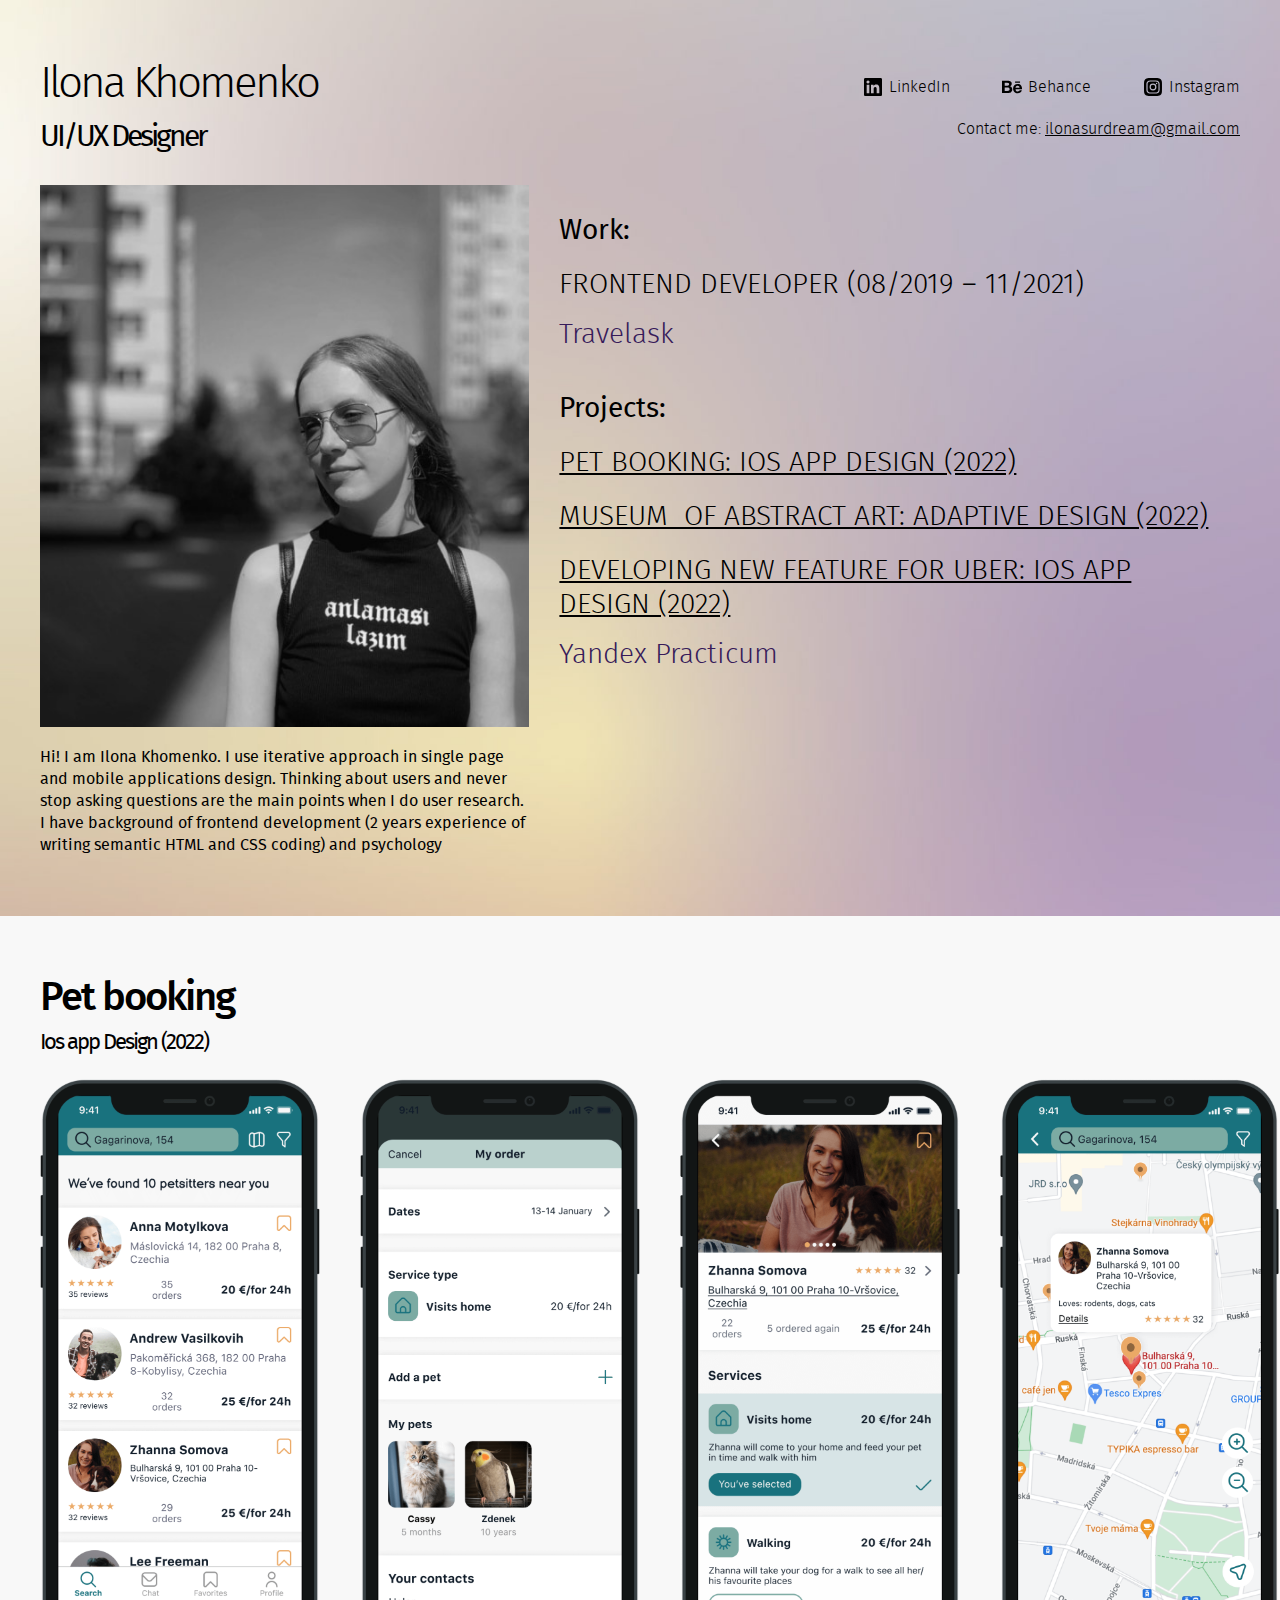
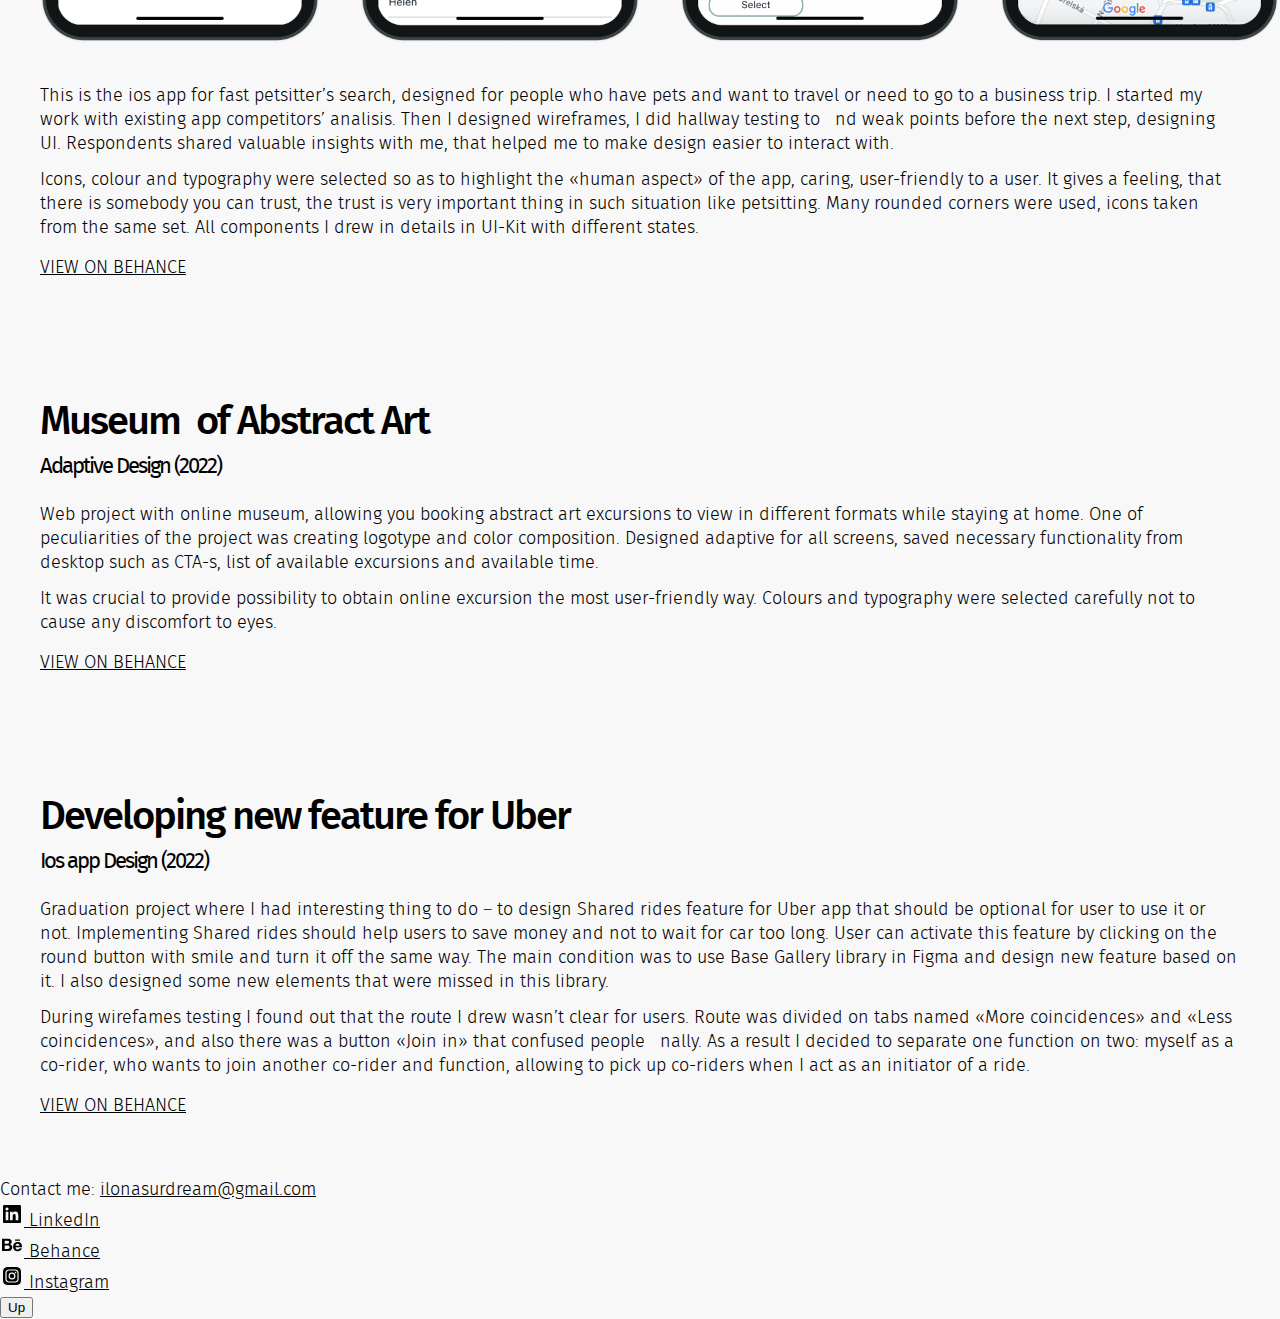
==== index.html @ 535cd0c1 "added new images and styles" ====
<!DOCTYPE html>
<html lang="en">
<head>
  <meta charset="UTF-8">
  <meta http-equiv="X-UA-Compatible" content="IE=edge">
  <meta name="viewport" content="width=device-width, initial-scale=1.0">
  <title>Portfolio site</title>
  <link rel="stylesheet" href="./fonts.css">
  <link rel="stylesheet" href="./main.css">
  <link rel="stylesheet" href="./media.css">
</head>
<body>
  <main>
    <section class="section primary-section">
      <div class="photo-wrap">
        <h1>Ilona Khomenko</h1>
        <b class="subheading">UI/UX Designer</b>
        <picture class="img-container">
          <source media="(max-width: 500px)" srcset="./images/Ilona_Khomenko_mob.jpg">
          <source media="(max-width: 1024px)" srcset="./images/Ilona_Khomenko_tab.jpg" media="(min-width: 1024px)">
          <img src="./images/Ilona_Khomenko.jpg" width="547" height="606" alt="Ilona Khomenko" class="main-img">
        </picture>
        <p class="description">Hi! I am Ilona Khomenko. I use iterative approach in single page and mobile applications design. 
          Thinking about users and never stop asking questions are the main points when I do user research. I have
            background of frontend development (2 years experience of writing semantic HTML and CSS coding) and psychology
        </p>
      </div>
      <div class="primary-wrap">
        <div class="contacts">
          <ul class="socials-list">
            <li class="socials-item">
              <a class="socials-link" href="https://www.linkedin.com/in/ilona-khomenko-47888281/">
                <svg class="socials-icon" width="24" height="24" fill="none" xmlns="http://www.w3.org/2000/svg"><path d="M18.335 18.339H15.67v-4.177c0-.996-.02-2.278-1.39-2.278-1.389 0-1.601 1.084-1.601 2.205v4.25h-2.666V9.75h2.56v1.17h.035c.358-.674 1.228-1.387 2.528-1.387 2.7 0 3.2 1.778 3.2 4.091v4.715h-.001ZM7.003 8.575a1.546 1.546 0 0 1-1.287-2.409 1.548 1.548 0 1 1 1.286 2.409h.001Zm1.336 9.764H5.666V9.75H8.34v8.589h-.001ZM19.67 3H4.329C3.593 3 3 3.58 3 4.297v15.406C3 20.42 3.594 21 4.328 21h15.338C20.4 21 21 20.42 21 19.703V4.297C21 3.58 20.4 3 19.666 3h.004Z" fill="#000"/></svg>
                <span class="socials-text">LinkedIn</span>
              </a>
            </li>
            <li class="socials-item">
              <a class="socials-link" href="https://www.behance.net/ilonakhomenko">
                <svg class="socials-icon" width="24" height="24" fill="none" xmlns="http://www.w3.org/2000/svg"><path d="M7.803 5.731c.589 0 1.119.051 1.605.155.483.103.895.273 1.243.508.343.235.611.547.804.939.187.387.28.871.28 1.443 0 .62-.14 1.138-.421 1.551-.283.414-.7.753-1.256 1.015.757.219 1.318.602 1.69 1.146.374.549.557 1.206.557 1.976 0 .625-.119 1.162-.358 1.613a3.11 3.11 0 0 1-.974 1.114 4.315 4.315 0 0 1-1.399.64 6.29 6.29 0 0 1-1.609.206H2V5.731h5.803Zm-.351 4.972c.48 0 .878-.114 1.192-.345.312-.228.463-.604.463-1.119 0-.286-.051-.522-.151-.707a1.114 1.114 0 0 0-.417-.428 1.683 1.683 0 0 0-.597-.215 3.609 3.609 0 0 0-.697-.061H4.71v2.875h2.742Zm.151 5.239c.267 0 .521-.023.76-.077.241-.052.455-.136.637-.261.182-.12.332-.283.44-.491.109-.206.162-.475.162-.798 0-.634-.179-1.085-.533-1.358-.355-.27-.831-.404-1.414-.404H4.71v3.39h2.893v-.001Zm8.565-.041c.367.358.896.538 1.584.538.493 0 .919-.125 1.278-.373.354-.249.57-.515.653-.79h2.155c-.346 1.072-.871 1.838-1.589 2.299-.709.463-1.572.693-2.58.693-.702 0-1.334-.113-1.9-.337a4.033 4.033 0 0 1-1.439-.958 4.37 4.37 0 0 1-.905-1.485 5.432 5.432 0 0 1-.32-1.899c0-.666.111-1.289.329-1.864a4.375 4.375 0 0 1 .934-1.493c.405-.42.885-.751 1.444-.994a4.634 4.634 0 0 1 1.858-.362c.754 0 1.413.146 1.979.44.549.28 1.025.685 1.39 1.182.363.493.622 1.058.783 1.691.161.632.217 1.292.171 1.983h-6.431c.001.704.238 1.371.606 1.729Zm2.812-4.681c-.291-.322-.783-.496-1.385-.496-.391 0-.714.065-.974.199-.238.12-.449.287-.62.491a1.77 1.77 0 0 0-.328.628 2.817 2.817 0 0 0-.111.587h3.982c-.058-.624-.272-1.085-.564-1.409Zm-3.918-4.663h4.989v1.215h-4.989V6.557Z" fill="#000"/></svg>
                <span class="socials-text">Behance</span>
              </a>
            </li>
            <li class="socials-item">
              <a class="socials-link" href="https://www.instagram.com/ilona_lakritz/">
                <svg class="socials-icon" width="24" height="24" fill="none" xmlns="http://www.w3.org/2000/svg"><path d="M12 9.768a2.232 2.232 0 1 0 0 4.463 2.232 2.232 0 0 0 0-4.463Zm8.937-2.205a5.876 5.876 0 0 0-.378-2.034 3.598 3.598 0 0 0-2.088-2.088 5.877 5.877 0 0 0-2.034-.378C15.276 3 14.934 3 12 3s-3.276 0-4.437.063a5.877 5.877 0 0 0-2.034.378 3.6 3.6 0 0 0-2.088 2.088 5.877 5.877 0 0 0-.378 2.034C3 8.724 3 9.066 3 12s0 3.276.063 4.437c.01.697.137 1.388.378 2.043.18.474.46.903.819 1.26a3.5 3.5 0 0 0 1.269.819c.65.245 1.339.373 2.034.378C8.724 21 9.066 21 12 21s3.276 0 4.437-.063a5.876 5.876 0 0 0 2.034-.378c.477-.177.91-.457 1.269-.819.36-.357.64-.786.819-1.26a5.941 5.941 0 0 0 .378-2.043C21 15.276 21 14.934 21 12s0-3.276-.063-4.437Zm-2.286 7.2a5.157 5.157 0 0 1-.351 1.62 3.474 3.474 0 0 1-1.917 1.917 5.158 5.158 0 0 1-1.629.315H9.246a5.158 5.158 0 0 1-1.629-.315 3.159 3.159 0 0 1-1.179-.774 3.16 3.16 0 0 1-.738-1.143 4.94 4.94 0 0 1-.306-1.629V9.246c.01-.556.113-1.107.306-1.629.166-.446.43-.85.774-1.179A3.231 3.231 0 0 1 7.617 5.7a5.157 5.157 0 0 1 1.629-.315h5.508a5.157 5.157 0 0 1 1.629.315c.446.166.85.43 1.179.774.326.323.578.713.738 1.143.192.522.299 1.073.315 1.629V12c0 1.854.063 2.043.036 2.754v.009Zm-1.44-6.696a2.142 2.142 0 0 0-1.269-1.269A3.6 3.6 0 0 0 14.7 6.6H9.3a3.6 3.6 0 0 0-1.242.234 2.142 2.142 0 0 0-1.269 1.224c-.13.4-.195.82-.189 1.242v5.4c.009.424.088.844.234 1.242a2.142 2.142 0 0 0 1.269 1.269c.384.141.788.22 1.197.234h5.4a3.602 3.602 0 0 0 1.242-.234 2.143 2.143 0 0 0 1.269-1.269c.15-.397.23-.817.234-1.242V9.3c0-.425-.08-.846-.234-1.242v.009ZM12 15.438A3.429 3.429 0 0 1 8.571 12 3.438 3.438 0 1 1 12 15.438Zm3.6-6.201a.81.81 0 0 1 0-1.611.81.81 0 0 1 0 1.611Z" fill="#000"/></svg>
                <span class="socials-text">Instagram</span>
              </a>
            </li>
          </ul>
          <p class="email-item">Contact me: <a href="mailto:ilonasurdream@gmail.com">ilonasurdream@gmail.com</a></p>
        </div>
        <div class="projects">
          <div class="project-first">
            <span class="subject">Work:</span>
            <ul class="project-list">
              <li class="project-item">Frontend developer (08/2019 – 11/2021)</li>
            </ul>
            <span class="project-place">Travelask</span>
          </div>
          <div class="project-second">
            <span class="subject">Projects:</span>
            <ul class="project-list">
              <li class="project-item">
                <a class="project-link project-link--pb" href="#pet-booking">Pet booking: Ios app Design&nbsp;(2022)</a>
              </li>
              <li class="project-item">
                <a class="project-link project-link--abstract" href="#abstract">Museum&nbsp; of Abstract Art: Adaptive Design&nbsp;(2022)</a>
              </li>
              <li class="project-item">
                <a class="project-link project-link--uber" href="#uber">Developing new feature for Uber: ios app design&nbsp;(2022)</a>
              </li>
            </ul>
            <span class="project-place">Yandex Practicum</span>
          </div>
        </div>
      </div>
    </section>
    <section class="section project-section" id="pet-booking">
      <h2 class="second-heading">Pet booking</h2>
      <p class="caption">Ios app Design (2022)</p>
      <div class="image-flex">
        <img src="./images/pb_1.png" width="243" height="498" alt="Pet booking app – search screen" class="project-image">
        <img src="./images/pb_2.png" width="243" height="498" alt="Pet booking app – my order screen" class="project-image">
        <img src="./images/pb_3.png" width="243" height="498" alt="Pet booking app – petsitter card screen" class="project-image">
        <img src="./images/pb_4.png" width="243" height="498" alt="Pet booking app – map screen" class="project-image">
        <img src="./images/pb_5.png" width="243" height="498" alt="Pet booking app – profile screen" class="project-image">
      </div>
      <div class="text-container">
        <p class="text">This is the ios app for fast petsitter’s search, designed for people who have pets and want to travel or need to
         go to a business trip. I started my work with existing app competitors’ analisis. Then I designed wireframes, I did
          hallway testing to find weak points before the next step, designing UI. Respondents shared valuable insights
           with me, that helped me to make design easier to interact with.
        </p>
        <p class="text">
          Icons, colour and typography were selected so as to highlight the «human aspect» of the app, caring, user-friendly to a user. It gives a feeling, that there is somebody you can trust, the trust is very important thing
          in such situation like petsitting. Many rounded corners were used, icons taken from the same set.
          All components I drew in details in UI-Kit with different states.
        </p>
      </div>
      <a href="https://www.behance.net/gallery/141047797/Pet-Booking-App" class="behance-link">View on Behance</a>
    </section>
    <section class="section project-section" id="abstract">
      <h2 class="second-heading">Museum&nbsp; of Abstract Art</h2>
      <p class="caption">Adaptive Design (2022)</p>
      <div class="text-container">
        <p class="text">Web project with online museum, allowing you booking abstract art excursions to view in different
           formats while staying at home. One of peculiarities of the project was creating logotype and color composition.
            Designed adaptive for all screens, saved necessary functionality from desktop such as CTA-s, list of available
             excursions and available time.
        </p>
        <p class="text">It was crucial to provide possibility to obtain online excursion the most user-friendly way. 
          Colours and typography were selected carefully not to cause any discomfort to eyes.
        </p>
      </div>
      <a href="https://www.behance.net/gallery/141283625/Museum-of-abstraction" class="behance-link">View on Behance</a>
    </section>
    <section class="section project-section" id="uber">
      <h2 class="second-heading">Developing new feature for Uber</h2>
      <p class="caption">Ios app Design (2022)</p>
      <div class="text-container">
        <p class="text">Graduation project where I had interesting thing to do – to design Shared rides feature for Uber 
          app that should be optional for user to use it or not. Implementing Shared rides should help users to save money
           and not to wait for car too long. User can activate this feature by clicking on the round button with smile and
            turn it off the same way. The main condition was to use Base Gallery library in Figma and design new feature
             based on it. I also designed some new elements that were missed in this library. 
        </p>
        <p class="text">During wirefames testing I found out that the route I drew wasn’t clear for users. Route was
           divided on tabs named «More coincidences» and «Less coincidences», and also there was a button «Join in» that
            confused people finally. As a result I decided to separate one function on two: myself as a co-rider, who wants
             to join  another co-rider and function, allowing to pick up co-riders when I act as an initiator of a ride.
        </p>
      </div>
      <a href="https://www.behance.net/gallery/145428147/Developing-new-feature-UberShare-for-Uber" class="behance-link">View on Behance</a>
    </section>
  </main>
  <footer>
    <p class="footer-email">Contact me: <a href="mailto:ilonasurdream@gmail.com">ilonasurdream@gmail.com</a></p>
    <ul class="footer-list">
      <li class="footer-item">
        <a class="footer-link" href="https://www.linkedin.com/in/ilona-khomenko-47888281/">
          <svg width="24" height="24" fill="none" xmlns="http://www.w3.org/2000/svg"><path d="M18.335 18.339H15.67v-4.177c0-.996-.02-2.278-1.39-2.278-1.389 0-1.601 1.084-1.601 2.205v4.25h-2.666V9.75h2.56v1.17h.035c.358-.674 1.228-1.387 2.528-1.387 2.7 0 3.2 1.778 3.2 4.091v4.715h-.001ZM7.003 8.575a1.546 1.546 0 0 1-1.287-2.409 1.548 1.548 0 1 1 1.286 2.409h.001Zm1.336 9.764H5.666V9.75H8.34v8.589h-.001ZM19.67 3H4.329C3.593 3 3 3.58 3 4.297v15.406C3 20.42 3.594 21 4.328 21h15.338C20.4 21 21 20.42 21 19.703V4.297C21 3.58 20.4 3 19.666 3h.004Z" fill="#000"/></svg>
          <span>LinkedIn</span>
        </a>
      </li>
      <li class="footer-item">
        <a class="footer-link" href="https://www.behance.net/ilonakhomenko">
          <svg width="24" height="24" fill="none" xmlns="http://www.w3.org/2000/svg"><path d="M7.803 5.731c.589 0 1.119.051 1.605.155.483.103.895.273 1.243.508.343.235.611.547.804.939.187.387.28.871.28 1.443 0 .62-.14 1.138-.421 1.551-.283.414-.7.753-1.256 1.015.757.219 1.318.602 1.69 1.146.374.549.557 1.206.557 1.976 0 .625-.119 1.162-.358 1.613a3.11 3.11 0 0 1-.974 1.114 4.315 4.315 0 0 1-1.399.64 6.29 6.29 0 0 1-1.609.206H2V5.731h5.803Zm-.351 4.972c.48 0 .878-.114 1.192-.345.312-.228.463-.604.463-1.119 0-.286-.051-.522-.151-.707a1.114 1.114 0 0 0-.417-.428 1.683 1.683 0 0 0-.597-.215 3.609 3.609 0 0 0-.697-.061H4.71v2.875h2.742Zm.151 5.239c.267 0 .521-.023.76-.077.241-.052.455-.136.637-.261.182-.12.332-.283.44-.491.109-.206.162-.475.162-.798 0-.634-.179-1.085-.533-1.358-.355-.27-.831-.404-1.414-.404H4.71v3.39h2.893v-.001Zm8.565-.041c.367.358.896.538 1.584.538.493 0 .919-.125 1.278-.373.354-.249.57-.515.653-.79h2.155c-.346 1.072-.871 1.838-1.589 2.299-.709.463-1.572.693-2.58.693-.702 0-1.334-.113-1.9-.337a4.033 4.033 0 0 1-1.439-.958 4.37 4.37 0 0 1-.905-1.485 5.432 5.432 0 0 1-.32-1.899c0-.666.111-1.289.329-1.864a4.375 4.375 0 0 1 .934-1.493c.405-.42.885-.751 1.444-.994a4.634 4.634 0 0 1 1.858-.362c.754 0 1.413.146 1.979.44.549.28 1.025.685 1.39 1.182.363.493.622 1.058.783 1.691.161.632.217 1.292.171 1.983h-6.431c.001.704.238 1.371.606 1.729Zm2.812-4.681c-.291-.322-.783-.496-1.385-.496-.391 0-.714.065-.974.199-.238.12-.449.287-.62.491a1.77 1.77 0 0 0-.328.628 2.817 2.817 0 0 0-.111.587h3.982c-.058-.624-.272-1.085-.564-1.409Zm-3.918-4.663h4.989v1.215h-4.989V6.557Z" fill="#000"/></svg>
          <span>Behance</span>
        </a>
      </li>
      <li class="footer-item">
        <a  class="footer-link" href="https://www.instagram.com/ilona_lakritz/">
          <svg width="24" height="24" fill="none" xmlns="http://www.w3.org/2000/svg"><path d="M12 9.768a2.232 2.232 0 1 0 0 4.463 2.232 2.232 0 0 0 0-4.463Zm8.937-2.205a5.876 5.876 0 0 0-.378-2.034 3.598 3.598 0 0 0-2.088-2.088 5.877 5.877 0 0 0-2.034-.378C15.276 3 14.934 3 12 3s-3.276 0-4.437.063a5.877 5.877 0 0 0-2.034.378 3.6 3.6 0 0 0-2.088 2.088 5.877 5.877 0 0 0-.378 2.034C3 8.724 3 9.066 3 12s0 3.276.063 4.437c.01.697.137 1.388.378 2.043.18.474.46.903.819 1.26a3.5 3.5 0 0 0 1.269.819c.65.245 1.339.373 2.034.378C8.724 21 9.066 21 12 21s3.276 0 4.437-.063a5.876 5.876 0 0 0 2.034-.378c.477-.177.91-.457 1.269-.819.36-.357.64-.786.819-1.26a5.941 5.941 0 0 0 .378-2.043C21 15.276 21 14.934 21 12s0-3.276-.063-4.437Zm-2.286 7.2a5.157 5.157 0 0 1-.351 1.62 3.474 3.474 0 0 1-1.917 1.917 5.158 5.158 0 0 1-1.629.315H9.246a5.158 5.158 0 0 1-1.629-.315 3.159 3.159 0 0 1-1.179-.774 3.16 3.16 0 0 1-.738-1.143 4.94 4.94 0 0 1-.306-1.629V9.246c.01-.556.113-1.107.306-1.629.166-.446.43-.85.774-1.179A3.231 3.231 0 0 1 7.617 5.7a5.157 5.157 0 0 1 1.629-.315h5.508a5.157 5.157 0 0 1 1.629.315c.446.166.85.43 1.179.774.326.323.578.713.738 1.143.192.522.299 1.073.315 1.629V12c0 1.854.063 2.043.036 2.754v.009Zm-1.44-6.696a2.142 2.142 0 0 0-1.269-1.269A3.6 3.6 0 0 0 14.7 6.6H9.3a3.6 3.6 0 0 0-1.242.234 2.142 2.142 0 0 0-1.269 1.224c-.13.4-.195.82-.189 1.242v5.4c.009.424.088.844.234 1.242a2.142 2.142 0 0 0 1.269 1.269c.384.141.788.22 1.197.234h5.4a3.602 3.602 0 0 0 1.242-.234 2.143 2.143 0 0 0 1.269-1.269c.15-.397.23-.817.234-1.242V9.3c0-.425-.08-.846-.234-1.242v.009ZM12 15.438A3.429 3.429 0 0 1 8.571 12 3.438 3.438 0 1 1 12 15.438Zm3.6-6.201a.81.81 0 0 1 0-1.611.81.81 0 0 1 0 1.611Z" fill="#000"/></svg>
          <span>Instagram</span>
        </a>
      </li>
    </ul>
  </footer>
  <button class="button-scroll">Up</button>
</body>
</html>
---- fonts.css ----
@font-face {
  font-family: "Fira_sans regular";
  src: url("./fonts/firasans-regular-webfont.woff2") format("woff2"),
       url("./fonts/firasans-regular-webfont.woff") format("woff");
}

@font-face {
  font-family: "Fira_sans light";
  src: url("./fonts/firasans-light-webfont.woff2") format("woff2"),
       url("./fonts/firasans-light-webfont.woff") format("woff");
}

@font-face {
  font-family: "Fira_sans medium";
  src: url("./fonts/firasans-medium-webfont.woff2") format("woff2"),
       url("./fonts/firasans-medium-webfont.woff") format("woff");
}
---- main.css ----
* {
  box-sizing: border-box;
}

h1, h2, h3, h4, h5, h6, p, ul {
  margin: 0;
}

body {
  font-family: "Fira_sans light", sans-serif;
  font-weight: 300;
  font-size: 18px;
  line-height: 24px;
  margin: 0;
  background-color: #F8F8F8;
}

ul {
  list-style: none;
  padding: 0;
}

a {
  color: #000000;
}

.section {
  padding-left: 16px;
  padding-right: 16px;
}

.primary-section {
  background-image: url(./images/bg_mob.jpg);
  background-repeat: no-repeat;
  background-size: cover;
  padding-top: 44px;
  padding-bottom: 60px;
}

.socials-list {
  margin-bottom: 24px;
}

.socials-link {
  display: flex;
  align-items: center;
  text-decoration: none;
}

.email-item {
  font-size: 16px;
  line-height: 20px;
  margin-bottom: 36px;
}

.behance-link {
  text-transform: uppercase;
}

.project-link--pb :hover {
  background-image: url('./images/pb_hover.png');
  background-repeat: no-repeat;
}

.project-link--abstract :hover {
  background-image: url('./images/am_hover.jpg');
  background-repeat: no-repeat;
}

.project-link--uber:hover {
  background-image: url('./images/uber_hover.png');
  background-repeat: no-repeat;
}

.text-container {
  margin-bottom: 16px;
}

.text {
  font-size: 16px;
  line-height: 24px;
}

.text:not(:last-child) {
  margin-bottom: 12px;
}

h1 {
  font-size: 44px;
  line-height: 49px;
  font-weight: 300;
  letter-spacing: -3px;
  margin-bottom: 4px;
}

.subheading {
  font-family: "Fira_sans regular";
  font-size: 30px;
  line-height: 36px;
  font-weight: 400;
  letter-spacing: -3px;
}

.description {
  font-family: "Fira_sans regular";
  font-size: 15px;
  line-height: 21px;
  margin-bottom: 20px;
}

.socials-item {
  margin-bottom: 20px;
}

.socials-text {
  font-size: 16px;
  line-height: 20px;
  margin-left: 4px;
}

.socials-link:hover .socials-icon path {
  fill: #410D83;
  transition: 0.2s ease;
}

.socials-link:hover {
  color: #410D83;
  transition: 0.2s ease;
}

.second-heading {
  font-family: "Fira_sans medium";
  font-size: 40px;
  line-height: 45px;
  font-weight: 500;
  letter-spacing: -2px;
  margin-bottom: 8px;
}

.caption {
  font-family: "Fira_sans regular";
  font-size: 22px;
  line-height: 26px;
  font-weight: 400;
  letter-spacing: -2px;
  margin-bottom: 24px;
}

.img-container {
  margin: 24px -16px 0;
  display: block;
}

.main-img {
  width: 100%;
  height: 100%;
  object-fit: cover;
}

.project-second {
  margin-top: 36px;
}

.project-item,
.subject,
.project-place {
  font-size: 28px;
  line-height: 34px;
}

.subject {
  font-family: "Fira_sans regular";
  display: block;
  font-weight: 400;
  margin-bottom: 20px;
}

.project-place {
  color: #371B5A;
}

.project-list {
  margin-bottom: 16px;
}

.project-item {
  font-family: "Fira_sans light";
  text-transform: uppercase;
}

.project-item:not(:last-child) {
  margin-bottom: 20px;
}

.project-link:hover {
  color: #410D83;
  transition: 0.2s ease;
}

.project-section {
  padding-top: 60px;
  padding-bottom: 60px;
}

.image-flex {
  display: flex;
  padding-left: 16px;
  padding-right: 16px;
  margin-right: -16px;
  margin-left: -16px;
  margin-bottom: 24px;
  overflow-x: auto;
}

.project-image:not(:last-child) {
  margin-right: 24px;
}
---- media.css ----
@media screen and (min-width: 744px) {
  .section {
    padding-left: 40px;
    padding-right: 40px;
  }

  .primary-section {
    background-image: url(./images/bg.jpg);
    padding-top: 60px;
    padding-bottom: 60px;
  }

  .text {
    font-size: 18px;
    line-height: 24px;
  }
  
  .img-container {
    margin: 30px 0 12px;
  }

  .image-flex {
    margin-left: -40px;
    margin-right: -40px;
    padding-left: 40px;
    padding-right: 40px;
  }
}

@media screen and (min-width: 834px) {
  .primary-section {
    display: flex;
  }

  .primary-wrap {
    padding-left: 30px;
  }

  h1 {
    margin-bottom: 10px;
  }

  .description {
    font-size: 16px;
    line-height: 22px;
    margin-bottom: 0;
  }

  .contacts {
    display: flex;
    align-items: center;
    flex-wrap: wrap;
    flex-direction: row-reverse;
    padding-top: 15px;
  }

  .socials-list {
    display: flex;
    margin-bottom: 0;
    padding-bottom: 0;
  }

  .socials-item {
    margin-bottom: 0;
    margin-left: 30px;
  }

  .projects {
    margin-top: 55px;
  }

  .project-second {
    margin-top: 40px;
  }

  .socials-list,
  .email-item {
    margin-bottom: 20px;
  }
}

@media screen and (min-width: 1024px) {
  .photo-wrap {
    width: 45%;
  }

  .image-flex {
    margin-bottom: 40px;
  }

  .project-image {
    width: 280px;
    height: 565px;
  }

  .project-image:not(:last-child) {
    margin-right: 40px;
  }

  .socials-item {
    margin-left: 50px;
  }
}

@media screen and (min-width: 1440px) {
  .section {
    padding-left: 80px;
    padding-right: 80px;
  }

  .primary-section {
    padding-top: 45px;
    padding-bottom: 45px;
  }

  h1 {
    font-size: 50px;
    line-height: 54px;
    margin-bottom: 20px;
  }

  .subheading {
    font-size: 40px;
    line-height: 48px;
  }

  .project-section {
    padding-top: 80px;
    padding-bottom: 80px;
  }

  .second-heading {
    font-size: 45px;
    line-height: 49px;
    margin-bottom: 12px;
  }

  .caption {
    font-size: 25px;
    line-height: 38px;
    margin-bottom: 40px;
  }

  .primary-wrap {
    padding-left: 60px;
  }

  .img-container {
    width: 547px;
    height: 606px;
  }

  .projects {
    margin-top: 145px;
  }

  .project-item,
  .subject,
  .project-place {
    font-size: 28px;
    line-height: 34px;
  }

  .project-list {
    margin-bottom: 28px;
  }

  .text-container {
    margin-bottom: 24px;
  }

  .text {
    margin-bottom: 0;
  }
}

@media screen and (min-width: 1920px) {
  .section {
    padding-left: 120px;
    padding-right: 120px;
  }

  .primary-section {
    padding-top: 80px;
    padding-bottom: 80px;
  }

  .img-container {
    margin: 42px 0 12px;
  }

  .primary-wrap {
    padding-left: 135px;
  }

  .contacts {
    flex-wrap: nowrap;
  }

  .projects {
    margin-top: 222px;
  }

  .project-image:not(:last-child) {
    margin-right: 64px;
  }
}
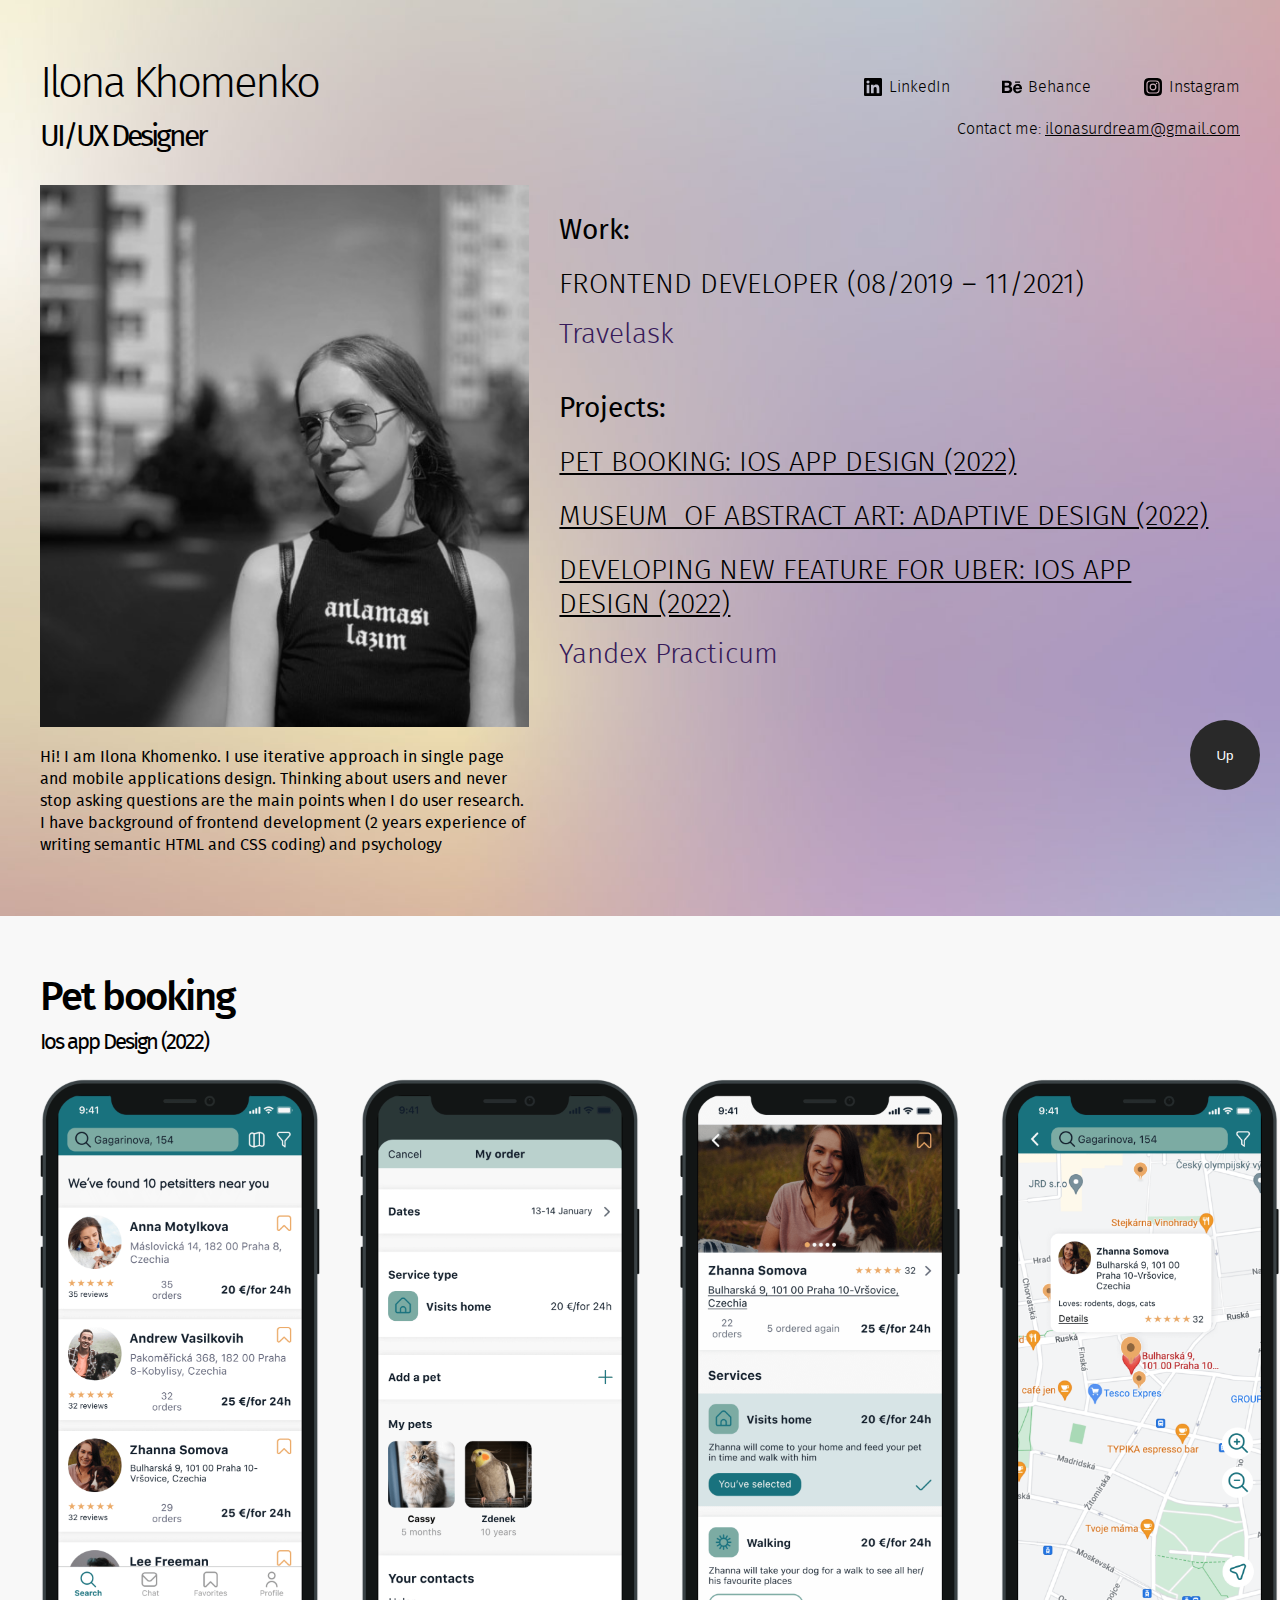
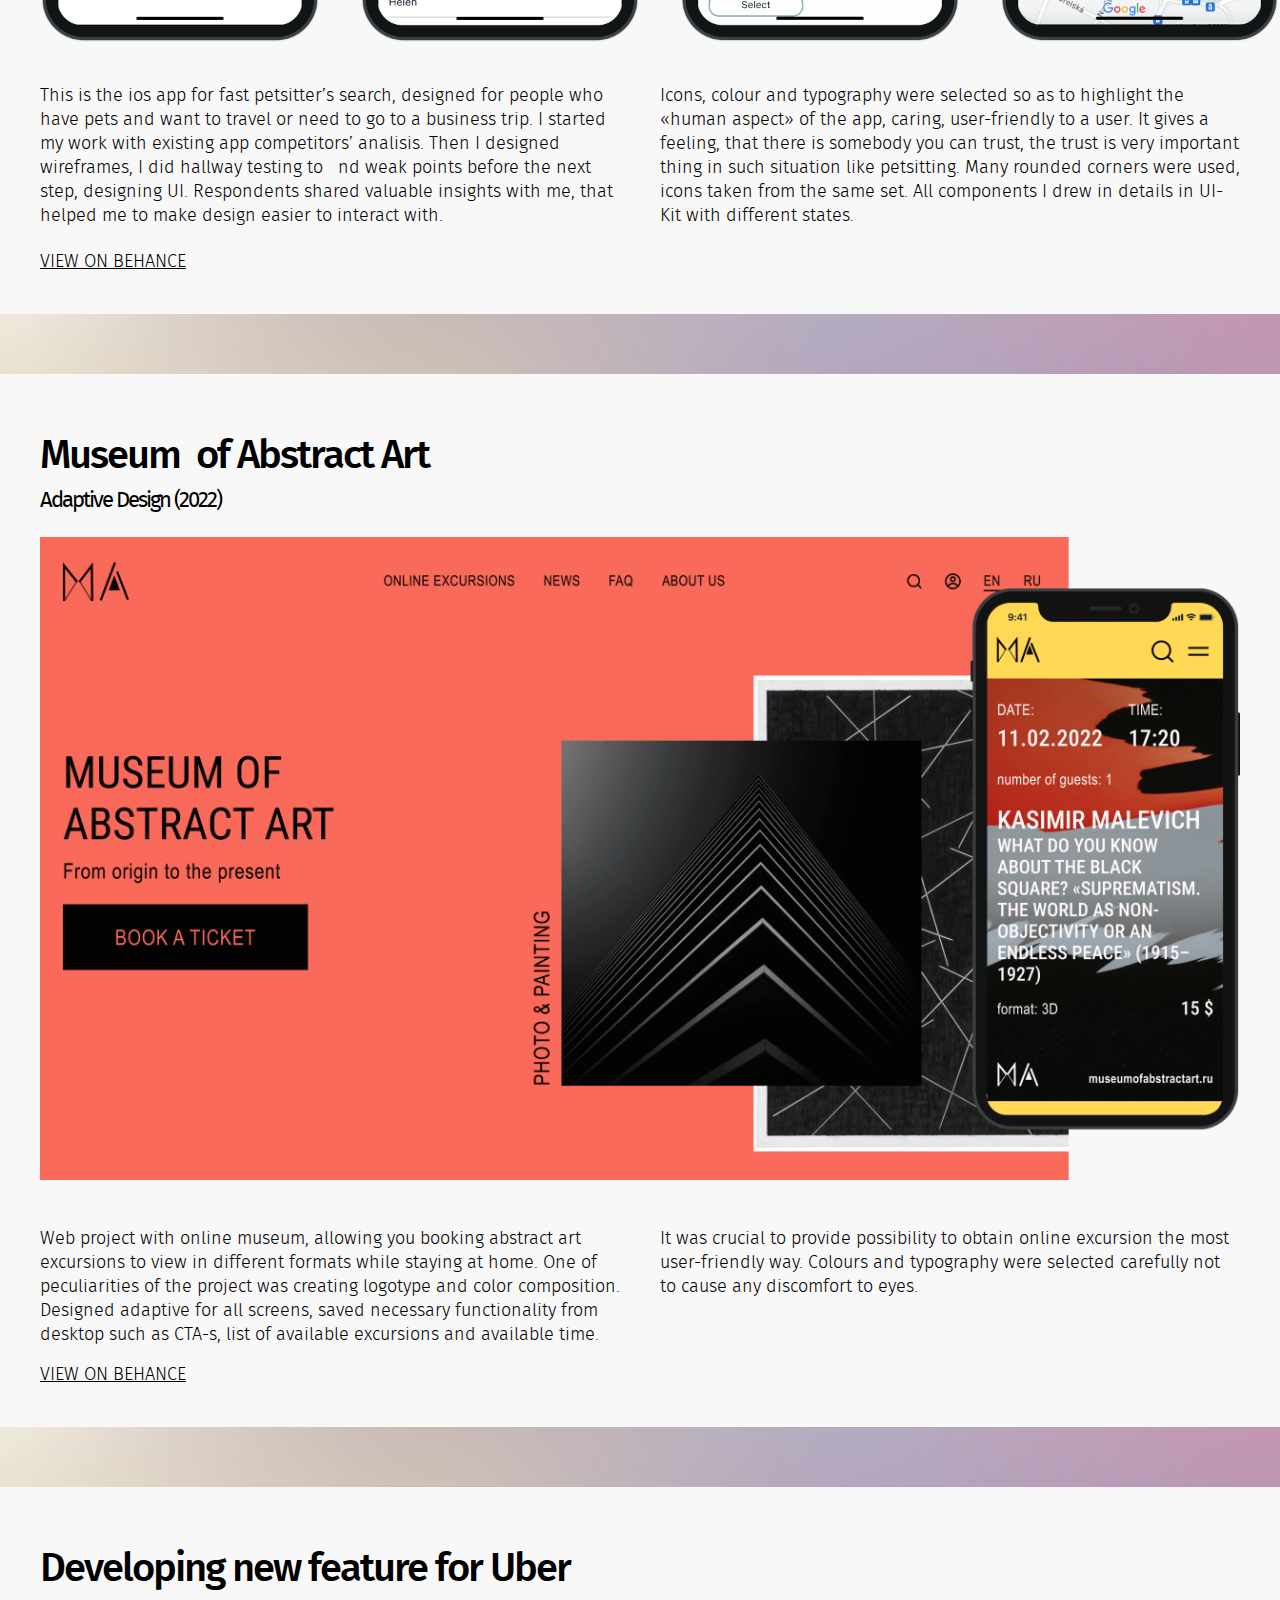
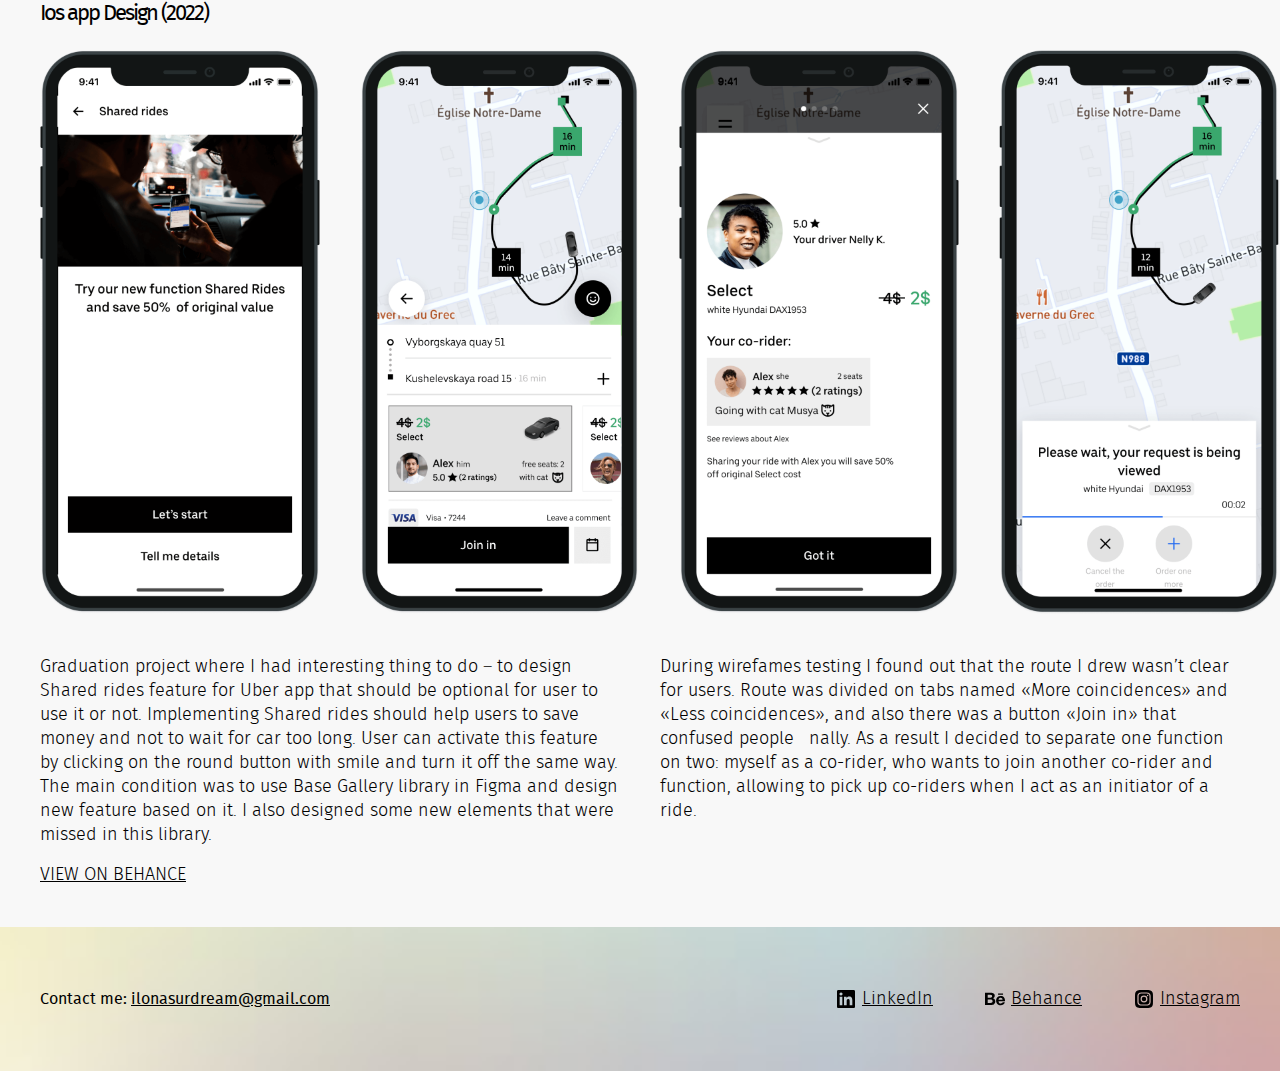
==== commit 03db6085: "finished adaptive" ====
--- a/index.html
+++ b/index.html
@@ -17,7 +17,7 @@
         <b class="subheading">UI/UX Designer</b>
         <picture class="img-container">
           <source media="(max-width: 500px)" srcset="./images/Ilona_Khomenko_mob.jpg">
-          <source media="(max-width: 1024px)" srcset="./images/Ilona_Khomenko_tab.jpg" media="(min-width: 1024px)">
+          <source media="(max-width: 1024px)" srcset="./images/Ilona_Khomenko_tab.jpg">
           <img src="./images/Ilona_Khomenko.jpg" width="547" height="606" alt="Ilona Khomenko" class="main-img">
         </picture>
         <p class="description">Hi! I am Ilona Khomenko. I use iterative approach in single page and mobile applications design. 
@@ -75,86 +75,100 @@
         </div>
       </div>
     </section>
-    <section class="section project-section" id="pet-booking">
-      <h2 class="second-heading">Pet booking</h2>
-      <p class="caption">Ios app Design (2022)</p>
-      <div class="image-flex">
-        <img src="./images/pb_1.png" width="243" height="498" alt="Pet booking app – search screen" class="project-image">
-        <img src="./images/pb_2.png" width="243" height="498" alt="Pet booking app – my order screen" class="project-image">
-        <img src="./images/pb_3.png" width="243" height="498" alt="Pet booking app – petsitter card screen" class="project-image">
-        <img src="./images/pb_4.png" width="243" height="498" alt="Pet booking app – map screen" class="project-image">
-        <img src="./images/pb_5.png" width="243" height="498" alt="Pet booking app – profile screen" class="project-image">
-      </div>
-      <div class="text-container">
-        <p class="text">This is the ios app for fast petsitter’s search, designed for people who have pets and want to travel or need to
-         go to a business trip. I started my work with existing app competitors’ analisis. Then I designed wireframes, I did
-          hallway testing to find weak points before the next step, designing UI. Respondents shared valuable insights
-           with me, that helped me to make design easier to interact with.
-        </p>
-        <p class="text">
-          Icons, colour and typography were selected so as to highlight the «human aspect» of the app, caring, user-friendly to a user. It gives a feeling, that there is somebody you can trust, the trust is very important thing
-          in such situation like petsitting. Many rounded corners were used, icons taken from the same set.
-          All components I drew in details in UI-Kit with different states.
-        </p>
-      </div>
-      <a href="https://www.behance.net/gallery/141047797/Pet-Booking-App" class="behance-link">View on Behance</a>
-    </section>
-    <section class="section project-section" id="abstract">
-      <h2 class="second-heading">Museum&nbsp; of Abstract Art</h2>
-      <p class="caption">Adaptive Design (2022)</p>
-      <div class="text-container">
-        <p class="text">Web project with online museum, allowing you booking abstract art excursions to view in different
-           formats while staying at home. One of peculiarities of the project was creating logotype and color composition.
-            Designed adaptive for all screens, saved necessary functionality from desktop such as CTA-s, list of available
-             excursions and available time.
-        </p>
-        <p class="text">It was crucial to provide possibility to obtain online excursion the most user-friendly way. 
-          Colours and typography were selected carefully not to cause any discomfort to eyes.
-        </p>
-      </div>
-      <a href="https://www.behance.net/gallery/141283625/Museum-of-abstraction" class="behance-link">View on Behance</a>
-    </section>
-    <section class="section project-section" id="uber">
-      <h2 class="second-heading">Developing new feature for Uber</h2>
-      <p class="caption">Ios app Design (2022)</p>
-      <div class="text-container">
-        <p class="text">Graduation project where I had interesting thing to do – to design Shared rides feature for Uber 
-          app that should be optional for user to use it or not. Implementing Shared rides should help users to save money
-           and not to wait for car too long. User can activate this feature by clicking on the round button with smile and
-            turn it off the same way. The main condition was to use Base Gallery library in Figma and design new feature
-             based on it. I also designed some new elements that were missed in this library. 
-        </p>
-        <p class="text">During wirefames testing I found out that the route I drew wasn’t clear for users. Route was
-           divided on tabs named «More coincidences» and «Less coincidences», and also there was a button «Join in» that
-            confused people finally. As a result I decided to separate one function on two: myself as a co-rider, who wants
-             to join  another co-rider and function, allowing to pick up co-riders when I act as an initiator of a ride.
-        </p>
-      </div>
-      <a href="https://www.behance.net/gallery/145428147/Developing-new-feature-UberShare-for-Uber" class="behance-link">View on Behance</a>
-    </section>
+    <div class="scroll-container">
+      <section class="section project-section" id="pet-booking">
+        <h2 class="second-heading">Pet booking</h2>
+        <p class="caption">Ios app Design (2022)</p>
+        <div class="image-flex">
+          <img src="./images/pb_1.png" width="243" height="498" alt="Pet booking app – search screen" class="project-image">
+          <img src="./images/pb_2.png" width="243" height="498" alt="Pet booking app – my order screen" class="project-image">
+          <img src="./images/pb_3.png" width="243" height="498" alt="Pet booking app – petsitter card screen" class="project-image">
+          <img src="./images/pb_4.png" width="243" height="498" alt="Pet booking app – map screen" class="project-image">
+          <img src="./images/pb_5.png" width="243" height="498" alt="Pet booking app – profile screen" class="project-image">
+        </div>
+        <div class="text-container">
+          <p class="text">This is the ios app for fast petsitter’s search, designed for people who have pets and want to travel or need to
+          go to a business trip. I started my work with existing app competitors’ analisis. Then I designed wireframes, I did
+            hallway testing to find weak points before the next step, designing UI. Respondents shared valuable insights
+            with me, that helped me to make design easier to interact with.
+          </p>
+          <p class="text">
+            Icons, colour and typography were selected so as to highlight the «human aspect» of the app, caring, user-friendly to a user. It gives a feeling, that there is somebody you can trust, the trust is very important thing
+            in such situation like petsitting. Many rounded corners were used, icons taken from the same set.
+            All components I drew in details in UI-Kit with different states.
+          </p>
+        </div>
+        <a href="https://www.behance.net/gallery/141047797/Pet-Booking-App" class="behance-link">View on Behance</a>
+      </section>
+      <section class="section project-section" id="abstract">
+        <h2 class="second-heading">Museum&nbsp; of Abstract Art</h2>
+        <p class="caption">Adaptive Design (2022)</p>
+        <picture class="image-container">
+          <source media="(max-width: 500px)" srcset="./images/am_bg_mob.png">
+          <source media="(max-width: 1024px)" srcset="./images/am_bg_1440.png">
+          <img src="./images/am_bg.png" width="1680" height="900" alt="Ilona Khomenko" class="main-img">
+        </picture>
+        <div class="text-container">
+          <p class="text">Web project with online museum, allowing you booking abstract art excursions to view in different
+            formats while staying at home. One of peculiarities of the project was creating logotype and color composition.
+              Designed adaptive for all screens, saved necessary functionality from desktop such as CTA-s, list of available
+              excursions and available time.
+          </p>
+          <p class="text">It was crucial to provide possibility to obtain online excursion the most user-friendly way. 
+            Colours and typography were selected carefully not to cause any discomfort to eyes.
+          </p>
+        </div>
+        <a href="https://www.behance.net/gallery/141283625/Museum-of-abstraction" class="behance-link">View on Behance</a>
+      </section>
+      <section class="section section-uber project-section" id="uber">
+        <h2 class="second-heading">Developing new feature for Uber</h2>
+        <p class="caption">Ios app Design (2022)</p>
+        <div class="image-flex">
+          <img src="./images/uber_1.png" width="243" height="498" alt="Uber app – introducing screen" class="project-image">
+          <img src="./images/uber_2.png" width="243" height="498" alt="Uber app – map screen" class="project-image">
+          <img src="./images/uber_3.png" width="243" height="498" alt="Uber app – driver screen" class="project-image">
+          <img src="./images/uber_4.png" width="243" height="498" alt="Uber app – request processing screen" class="project-image">
+          <img src="./images/uber_5.png" width="243" height="498" alt="Uber app – co-riders screen" class="project-image">
+        </div>
+        <div class="text-container">
+          <p class="text">Graduation project where I had interesting thing to do – to design Shared rides feature for Uber 
+            app that should be optional for user to use it or not. Implementing Shared rides should help users to save money
+            and not to wait for car too long. User can activate this feature by clicking on the round button with smile and
+              turn it off the same way. The main condition was to use Base Gallery library in Figma and design new feature
+              based on it. I also designed some new elements that were missed in this library. 
+          </p>
+          <p class="text">During wirefames testing I found out that the route I drew wasn’t clear for users. Route was
+            divided on tabs named «More coincidences» and «Less coincidences», and also there was a button «Join in» that
+              confused people finally. As a result I decided to separate one function on two: myself as a co-rider, who wants
+              to join  another co-rider and function, allowing to pick up co-riders when I act as an initiator of a ride.
+          </p>
+        </div>
+        <a href="https://www.behance.net/gallery/145428147/Developing-new-feature-UberShare-for-Uber" class="behance-link">View on Behance</a>
+      </section>
+    </div>
   </main>
   <footer>
-    <p class="footer-email">Contact me: <a href="mailto:ilonasurdream@gmail.com">ilonasurdream@gmail.com</a></p>
     <ul class="footer-list">
       <li class="footer-item">
         <a class="footer-link" href="https://www.linkedin.com/in/ilona-khomenko-47888281/">
-          <svg width="24" height="24" fill="none" xmlns="http://www.w3.org/2000/svg"><path d="M18.335 18.339H15.67v-4.177c0-.996-.02-2.278-1.39-2.278-1.389 0-1.601 1.084-1.601 2.205v4.25h-2.666V9.75h2.56v1.17h.035c.358-.674 1.228-1.387 2.528-1.387 2.7 0 3.2 1.778 3.2 4.091v4.715h-.001ZM7.003 8.575a1.546 1.546 0 0 1-1.287-2.409 1.548 1.548 0 1 1 1.286 2.409h.001Zm1.336 9.764H5.666V9.75H8.34v8.589h-.001ZM19.67 3H4.329C3.593 3 3 3.58 3 4.297v15.406C3 20.42 3.594 21 4.328 21h15.338C20.4 21 21 20.42 21 19.703V4.297C21 3.58 20.4 3 19.666 3h.004Z" fill="#000"/></svg>
-          <span>LinkedIn</span>
+          <svg class="footer-icon" width="24" height="24" fill="none" xmlns="http://www.w3.org/2000/svg"><path d="M18.335 18.339H15.67v-4.177c0-.996-.02-2.278-1.39-2.278-1.389 0-1.601 1.084-1.601 2.205v4.25h-2.666V9.75h2.56v1.17h.035c.358-.674 1.228-1.387 2.528-1.387 2.7 0 3.2 1.778 3.2 4.091v4.715h-.001ZM7.003 8.575a1.546 1.546 0 0 1-1.287-2.409 1.548 1.548 0 1 1 1.286 2.409h.001Zm1.336 9.764H5.666V9.75H8.34v8.589h-.001ZM19.67 3H4.329C3.593 3 3 3.58 3 4.297v15.406C3 20.42 3.594 21 4.328 21h15.338C20.4 21 21 20.42 21 19.703V4.297C21 3.58 20.4 3 19.666 3h.004Z" fill="#000"/></svg>
+          <span class="footer-text">LinkedIn</span>
         </a>
       </li>
       <li class="footer-item">
         <a class="footer-link" href="https://www.behance.net/ilonakhomenko">
-          <svg width="24" height="24" fill="none" xmlns="http://www.w3.org/2000/svg"><path d="M7.803 5.731c.589 0 1.119.051 1.605.155.483.103.895.273 1.243.508.343.235.611.547.804.939.187.387.28.871.28 1.443 0 .62-.14 1.138-.421 1.551-.283.414-.7.753-1.256 1.015.757.219 1.318.602 1.69 1.146.374.549.557 1.206.557 1.976 0 .625-.119 1.162-.358 1.613a3.11 3.11 0 0 1-.974 1.114 4.315 4.315 0 0 1-1.399.64 6.29 6.29 0 0 1-1.609.206H2V5.731h5.803Zm-.351 4.972c.48 0 .878-.114 1.192-.345.312-.228.463-.604.463-1.119 0-.286-.051-.522-.151-.707a1.114 1.114 0 0 0-.417-.428 1.683 1.683 0 0 0-.597-.215 3.609 3.609 0 0 0-.697-.061H4.71v2.875h2.742Zm.151 5.239c.267 0 .521-.023.76-.077.241-.052.455-.136.637-.261.182-.12.332-.283.44-.491.109-.206.162-.475.162-.798 0-.634-.179-1.085-.533-1.358-.355-.27-.831-.404-1.414-.404H4.71v3.39h2.893v-.001Zm8.565-.041c.367.358.896.538 1.584.538.493 0 .919-.125 1.278-.373.354-.249.57-.515.653-.79h2.155c-.346 1.072-.871 1.838-1.589 2.299-.709.463-1.572.693-2.58.693-.702 0-1.334-.113-1.9-.337a4.033 4.033 0 0 1-1.439-.958 4.37 4.37 0 0 1-.905-1.485 5.432 5.432 0 0 1-.32-1.899c0-.666.111-1.289.329-1.864a4.375 4.375 0 0 1 .934-1.493c.405-.42.885-.751 1.444-.994a4.634 4.634 0 0 1 1.858-.362c.754 0 1.413.146 1.979.44.549.28 1.025.685 1.39 1.182.363.493.622 1.058.783 1.691.161.632.217 1.292.171 1.983h-6.431c.001.704.238 1.371.606 1.729Zm2.812-4.681c-.291-.322-.783-.496-1.385-.496-.391 0-.714.065-.974.199-.238.12-.449.287-.62.491a1.77 1.77 0 0 0-.328.628 2.817 2.817 0 0 0-.111.587h3.982c-.058-.624-.272-1.085-.564-1.409Zm-3.918-4.663h4.989v1.215h-4.989V6.557Z" fill="#000"/></svg>
-          <span>Behance</span>
+          <svg class="footer-icon" width="24" height="24" fill="none" xmlns="http://www.w3.org/2000/svg"><path d="M7.803 5.731c.589 0 1.119.051 1.605.155.483.103.895.273 1.243.508.343.235.611.547.804.939.187.387.28.871.28 1.443 0 .62-.14 1.138-.421 1.551-.283.414-.7.753-1.256 1.015.757.219 1.318.602 1.69 1.146.374.549.557 1.206.557 1.976 0 .625-.119 1.162-.358 1.613a3.11 3.11 0 0 1-.974 1.114 4.315 4.315 0 0 1-1.399.64 6.29 6.29 0 0 1-1.609.206H2V5.731h5.803Zm-.351 4.972c.48 0 .878-.114 1.192-.345.312-.228.463-.604.463-1.119 0-.286-.051-.522-.151-.707a1.114 1.114 0 0 0-.417-.428 1.683 1.683 0 0 0-.597-.215 3.609 3.609 0 0 0-.697-.061H4.71v2.875h2.742Zm.151 5.239c.267 0 .521-.023.76-.077.241-.052.455-.136.637-.261.182-.12.332-.283.44-.491.109-.206.162-.475.162-.798 0-.634-.179-1.085-.533-1.358-.355-.27-.831-.404-1.414-.404H4.71v3.39h2.893v-.001Zm8.565-.041c.367.358.896.538 1.584.538.493 0 .919-.125 1.278-.373.354-.249.57-.515.653-.79h2.155c-.346 1.072-.871 1.838-1.589 2.299-.709.463-1.572.693-2.58.693-.702 0-1.334-.113-1.9-.337a4.033 4.033 0 0 1-1.439-.958 4.37 4.37 0 0 1-.905-1.485 5.432 5.432 0 0 1-.32-1.899c0-.666.111-1.289.329-1.864a4.375 4.375 0 0 1 .934-1.493c.405-.42.885-.751 1.444-.994a4.634 4.634 0 0 1 1.858-.362c.754 0 1.413.146 1.979.44.549.28 1.025.685 1.39 1.182.363.493.622 1.058.783 1.691.161.632.217 1.292.171 1.983h-6.431c.001.704.238 1.371.606 1.729Zm2.812-4.681c-.291-.322-.783-.496-1.385-.496-.391 0-.714.065-.974.199-.238.12-.449.287-.62.491a1.77 1.77 0 0 0-.328.628 2.817 2.817 0 0 0-.111.587h3.982c-.058-.624-.272-1.085-.564-1.409Zm-3.918-4.663h4.989v1.215h-4.989V6.557Z" fill="#000"/></svg>
+          <span class="footer-text">Behance</span>
         </a>
       </li>
       <li class="footer-item">
         <a  class="footer-link" href="https://www.instagram.com/ilona_lakritz/">
-          <svg width="24" height="24" fill="none" xmlns="http://www.w3.org/2000/svg"><path d="M12 9.768a2.232 2.232 0 1 0 0 4.463 2.232 2.232 0 0 0 0-4.463Zm8.937-2.205a5.876 5.876 0 0 0-.378-2.034 3.598 3.598 0 0 0-2.088-2.088 5.877 5.877 0 0 0-2.034-.378C15.276 3 14.934 3 12 3s-3.276 0-4.437.063a5.877 5.877 0 0 0-2.034.378 3.6 3.6 0 0 0-2.088 2.088 5.877 5.877 0 0 0-.378 2.034C3 8.724 3 9.066 3 12s0 3.276.063 4.437c.01.697.137 1.388.378 2.043.18.474.46.903.819 1.26a3.5 3.5 0 0 0 1.269.819c.65.245 1.339.373 2.034.378C8.724 21 9.066 21 12 21s3.276 0 4.437-.063a5.876 5.876 0 0 0 2.034-.378c.477-.177.91-.457 1.269-.819.36-.357.64-.786.819-1.26a5.941 5.941 0 0 0 .378-2.043C21 15.276 21 14.934 21 12s0-3.276-.063-4.437Zm-2.286 7.2a5.157 5.157 0 0 1-.351 1.62 3.474 3.474 0 0 1-1.917 1.917 5.158 5.158 0 0 1-1.629.315H9.246a5.158 5.158 0 0 1-1.629-.315 3.159 3.159 0 0 1-1.179-.774 3.16 3.16 0 0 1-.738-1.143 4.94 4.94 0 0 1-.306-1.629V9.246c.01-.556.113-1.107.306-1.629.166-.446.43-.85.774-1.179A3.231 3.231 0 0 1 7.617 5.7a5.157 5.157 0 0 1 1.629-.315h5.508a5.157 5.157 0 0 1 1.629.315c.446.166.85.43 1.179.774.326.323.578.713.738 1.143.192.522.299 1.073.315 1.629V12c0 1.854.063 2.043.036 2.754v.009Zm-1.44-6.696a2.142 2.142 0 0 0-1.269-1.269A3.6 3.6 0 0 0 14.7 6.6H9.3a3.6 3.6 0 0 0-1.242.234 2.142 2.142 0 0 0-1.269 1.224c-.13.4-.195.82-.189 1.242v5.4c.009.424.088.844.234 1.242a2.142 2.142 0 0 0 1.269 1.269c.384.141.788.22 1.197.234h5.4a3.602 3.602 0 0 0 1.242-.234 2.143 2.143 0 0 0 1.269-1.269c.15-.397.23-.817.234-1.242V9.3c0-.425-.08-.846-.234-1.242v.009ZM12 15.438A3.429 3.429 0 0 1 8.571 12 3.438 3.438 0 1 1 12 15.438Zm3.6-6.201a.81.81 0 0 1 0-1.611.81.81 0 0 1 0 1.611Z" fill="#000"/></svg>
-          <span>Instagram</span>
+          <svg class="footer-icon" width="24" height="24" fill="none" xmlns="http://www.w3.org/2000/svg"><path d="M12 9.768a2.232 2.232 0 1 0 0 4.463 2.232 2.232 0 0 0 0-4.463Zm8.937-2.205a5.876 5.876 0 0 0-.378-2.034 3.598 3.598 0 0 0-2.088-2.088 5.877 5.877 0 0 0-2.034-.378C15.276 3 14.934 3 12 3s-3.276 0-4.437.063a5.877 5.877 0 0 0-2.034.378 3.6 3.6 0 0 0-2.088 2.088 5.877 5.877 0 0 0-.378 2.034C3 8.724 3 9.066 3 12s0 3.276.063 4.437c.01.697.137 1.388.378 2.043.18.474.46.903.819 1.26a3.5 3.5 0 0 0 1.269.819c.65.245 1.339.373 2.034.378C8.724 21 9.066 21 12 21s3.276 0 4.437-.063a5.876 5.876 0 0 0 2.034-.378c.477-.177.91-.457 1.269-.819.36-.357.64-.786.819-1.26a5.941 5.941 0 0 0 .378-2.043C21 15.276 21 14.934 21 12s0-3.276-.063-4.437Zm-2.286 7.2a5.157 5.157 0 0 1-.351 1.62 3.474 3.474 0 0 1-1.917 1.917 5.158 5.158 0 0 1-1.629.315H9.246a5.158 5.158 0 0 1-1.629-.315 3.159 3.159 0 0 1-1.179-.774 3.16 3.16 0 0 1-.738-1.143 4.94 4.94 0 0 1-.306-1.629V9.246c.01-.556.113-1.107.306-1.629.166-.446.43-.85.774-1.179A3.231 3.231 0 0 1 7.617 5.7a5.157 5.157 0 0 1 1.629-.315h5.508a5.157 5.157 0 0 1 1.629.315c.446.166.85.43 1.179.774.326.323.578.713.738 1.143.192.522.299 1.073.315 1.629V12c0 1.854.063 2.043.036 2.754v.009Zm-1.44-6.696a2.142 2.142 0 0 0-1.269-1.269A3.6 3.6 0 0 0 14.7 6.6H9.3a3.6 3.6 0 0 0-1.242.234 2.142 2.142 0 0 0-1.269 1.224c-.13.4-.195.82-.189 1.242v5.4c.009.424.088.844.234 1.242a2.142 2.142 0 0 0 1.269 1.269c.384.141.788.22 1.197.234h5.4a3.602 3.602 0 0 0 1.242-.234 2.143 2.143 0 0 0 1.269-1.269c.15-.397.23-.817.234-1.242V9.3c0-.425-.08-.846-.234-1.242v.009ZM12 15.438A3.429 3.429 0 0 1 8.571 12 3.438 3.438 0 1 1 12 15.438Zm3.6-6.201a.81.81 0 0 1 0-1.611.81.81 0 0 1 0 1.611Z" fill="#000"/></svg>
+          <span class="footer-text">Instagram</span>
         </a>
       </li>
     </ul>
+    <p class="footer-email">Contact me: <a href="mailto:ilonasurdream@gmail.com">ilonasurdream@gmail.com</a></p>
   </footer>
   <button class="button-scroll">Up</button>
 </body>
--- a/main.css
+++ b/main.css
@@ -13,6 +13,7 @@
   line-height: 24px;
   margin: 0;
   background-color: #F8F8F8;
+  position: relative;
 }
 
 ul {
@@ -30,6 +31,7 @@
 }
 
 .primary-section {
+  position: relative;
   background-image: url(./images/bg_mob.jpg);
   background-repeat: no-repeat;
   background-size: cover;
@@ -53,23 +55,70 @@
   margin-bottom: 36px;
 }
 
+.email-item a:hover {
+  color: #410D83;
+}
+
 .behance-link {
   text-transform: uppercase;
 }
 
-.project-link--pb :hover {
+.behance-link:hover {
+  color: #410D83;
+}
+
+.project-link:hover::after {
+  position: absolute;
+  content: '';
+  background-repeat: no-repeat;
+  background-size: cover;
+  left: 48%;
+  animation-name: fadeIn;
+  animation-duration: 1s; 
+  animation-timing-function: ease; 
+  visibility: visible !important; 
+}
+
+@keyframes fadeIn {
+  0% {
+      transform: scale(0);
+      opacity: 0.0;
+  }
+  60% {
+      transform: scale(1.1);  
+  }
+  80% {
+      transform: scale(0.9);
+      opacity: 1; 
+  }   
+  100% {
+      transform: scale(1);
+      opacity: 1; 
+  }       
+}
+
+.project-link--pb:hover::after {
   background-image: url('./images/pb_hover.png');
-  background-repeat: no-repeat;
-}
-
-.project-link--abstract :hover {
-  background-image: url('./images/am_hover.jpg');
-  background-repeat: no-repeat;
-}
-
-.project-link--uber:hover {
+  width: 120px;
+  height: 243px;
+  bottom: 16%;
+  transition: .3s ease-in-out;
+}
+
+.project-link--abstract:hover::after  {
+  background-image: url('./images/am_hover.png');
+  width: 358px;
+  height: 260px;
+  bottom: 9%;
+}
+
+.project-link--uber:hover::after {
   background-image: url('./images/uber_hover.png');
-  background-repeat: no-repeat;
+  width: 120px;
+  height: 243px;
+  bottom: 2%;
+  right: 158px;
+  left: auto;
 }
 
 .text-container {
@@ -118,12 +167,14 @@
   margin-left: 4px;
 }
 
-.socials-link:hover .socials-icon path {
+.socials-link:hover .socials-icon path,
+.footer-link:hover .footer-icon path {
   fill: #410D83;
   transition: 0.2s ease;
 }
 
-.socials-link:hover {
+.socials-link:hover,
+.footer-link:hover {
   color: #410D83;
   transition: 0.2s ease;
 }
@@ -198,8 +249,25 @@
 }
 
 .project-section {
+  position: relative;
   padding-top: 60px;
-  padding-bottom: 60px;
+  padding-bottom: 100px;
+}
+
+.project-section:not(:last-child)::after {
+  position: absolute;
+  content: '';
+  left: 0;
+  right: 0;
+  bottom: 0;
+  height: 60px;
+  background-image: url('./images/small_bg.png');
+  background-repeat: no-repeat;
+  background-size: cover;
+}
+
+.section-uber {
+  padding-bottom: 40px;
 }
 
 .image-flex {
@@ -215,3 +283,54 @@
 .project-image:not(:last-child) {
   margin-right: 24px;
 }
+
+.button-scroll {
+  display: none;
+}
+
+.scroll-container {
+  scroll-behavior: smooth;
+}
+
+.image-container {
+  display: block;
+  margin-bottom: 24px;
+}
+
+footer {
+  background-image: url('./images/footer_bg_mob.jpg');
+  background-repeat: no-repeat;
+  background-size: cover;
+  padding: 60px 16px 44px;
+}
+
+.footer-list {
+  margin-bottom: 32px;
+}
+
+.footer-text {
+  display: block;
+  margin-left: 4px;
+}
+
+.footer-link {
+  display: flex;
+  align-items: center;
+}
+
+.footer-item:not(:last-child) {
+  margin-bottom: 16px;
+}
+
+.footer-email {
+  font-family: "Fira_sans regular";
+  font-size: 16px;
+  line-height: 22px;
+  font-weight: 400;
+  display: flex;
+  flex-direction: column;
+}
+
+.footer-email a:hover {
+  color: #410D83;
+}--- a/media.css
+++ b/media.css
@@ -5,7 +5,7 @@
   }
 
   .primary-section {
-    background-image: url(./images/bg.jpg);
+    background-image: url(./images/bg_tab.jpg);
     padding-top: 60px;
     padding-bottom: 60px;
   }
@@ -25,6 +25,18 @@
     padding-left: 40px;
     padding-right: 40px;
   }
+
+  .footer-email {
+    flex-direction: row;
+  }
+
+  .footer-email a {
+    margin-left: 4px;
+  }
+
+  footer {
+    padding: 60px 40px;
+  }
 }
 
 @media screen and (min-width: 834px) {
@@ -77,14 +89,48 @@
   .email-item {
     margin-bottom: 20px;
   }
+
+  .text-container {
+    column-count: 2;
+    column-gap: 40px;
+  }
+
+  .text {
+    margin-bottom: 0;
+  }
+
+  footer {
+    display: flex;
+    flex-direction: row-reverse;
+    justify-content: space-between;
+    align-items: center;
+  }
+
+  .footer-list {
+    display: flex;
+    margin-bottom: 0;
+  }
+
+  .footer-item {
+    margin-left: 30px;
+  }
+
+  .footer-item:not(:last-child) {
+    margin-bottom: 0;
+  }
 }
 
 @media screen and (min-width: 1024px) {
+  .primary-section {
+    background-image: url('./images/bg_1440.jpg');
+  }
+
   .photo-wrap {
     width: 45%;
   }
 
-  .image-flex {
+  .image-flex,
+  .image-container {
     margin-bottom: 40px;
   }
 
@@ -98,6 +144,48 @@
   }
 
   .socials-item {
+    margin-left: 50px;
+  }
+
+  .button-scroll {
+    display: block;
+    width: 70px;
+    height: 70px;
+    position: fixed;
+    bottom: 110px;
+    right: 20px;
+    background-color: #292929;
+    border: none;
+    padding: 0;
+    color: #ffffff;
+    border-radius: 50%;
+  }
+
+  .button-scroll::before {
+    content: '';
+    position: absolute;
+    width: 24px;
+    height: 24px;
+    top: 4px;
+    left: 23px;
+    background-image: url('./images/chevrons-up.svg');
+    opacity: 0;
+    transition: .2s ease-out;
+  }
+
+  .button-scroll:hover::before {
+    opacity: 1;
+    transform: translateY(-3px);
+  }
+
+  .button-scroll:hover {
+    cursor: pointer;
+    background-image: linear-gradient(to bottom, #410D83 0%, rgba(65, 13, 131, 0.15) 100%);
+    background-color: #ffffff;
+    transition: .2s ease;
+  }
+
+  .footer-item {
     margin-left: 50px;
   }
 }
@@ -126,13 +214,22 @@
 
   .project-section {
     padding-top: 80px;
-    padding-bottom: 80px;
+    padding-bottom: 140px;
+  }
+
+  .project-section:not(:last-child)::after {
+    height: 80px;
+    background-image: url('./images/narrow_bg.jpg');
   }
 
   .second-heading {
     font-size: 45px;
     line-height: 49px;
     margin-bottom: 12px;
+  }
+
+  .section-uber {
+    padding-bottom: 80px;
   }
 
   .caption {
@@ -172,6 +269,17 @@
   .text {
     margin-bottom: 0;
   }
+
+  .image-flex {
+    padding-left: 80px;
+    margin-left: -80px;
+    margin-right: -80px;
+  }
+
+  footer {
+    padding: 60px 80px;
+    background-image: url('./images/footer_bg.jpg');
+  }
 }
 
 @media screen and (min-width: 1920px) {
@@ -185,6 +293,15 @@
     padding-bottom: 80px;
   }
 
+  .project-section {
+    padding-top: 120px;
+    padding-bottom: 200px;
+  }
+
+  .section-uber {
+    padding-bottom: 120px;
+  }
+
   .img-container {
     margin: 42px 0 12px;
   }
@@ -197,6 +314,10 @@
     flex-wrap: nowrap;
   }
 
+  .text-container {
+    column-gap: 75px;
+  }
+
   .projects {
     margin-top: 222px;
   }
@@ -204,4 +325,14 @@
   .project-image:not(:last-child) {
     margin-right: 64px;
   }
+
+  .image-flex {
+    padding-left: 135px;
+    margin-left: -135px;
+    margin-right: -135px;
+  }
+
+  footer {
+    padding: 60px 120px;
+  }
 }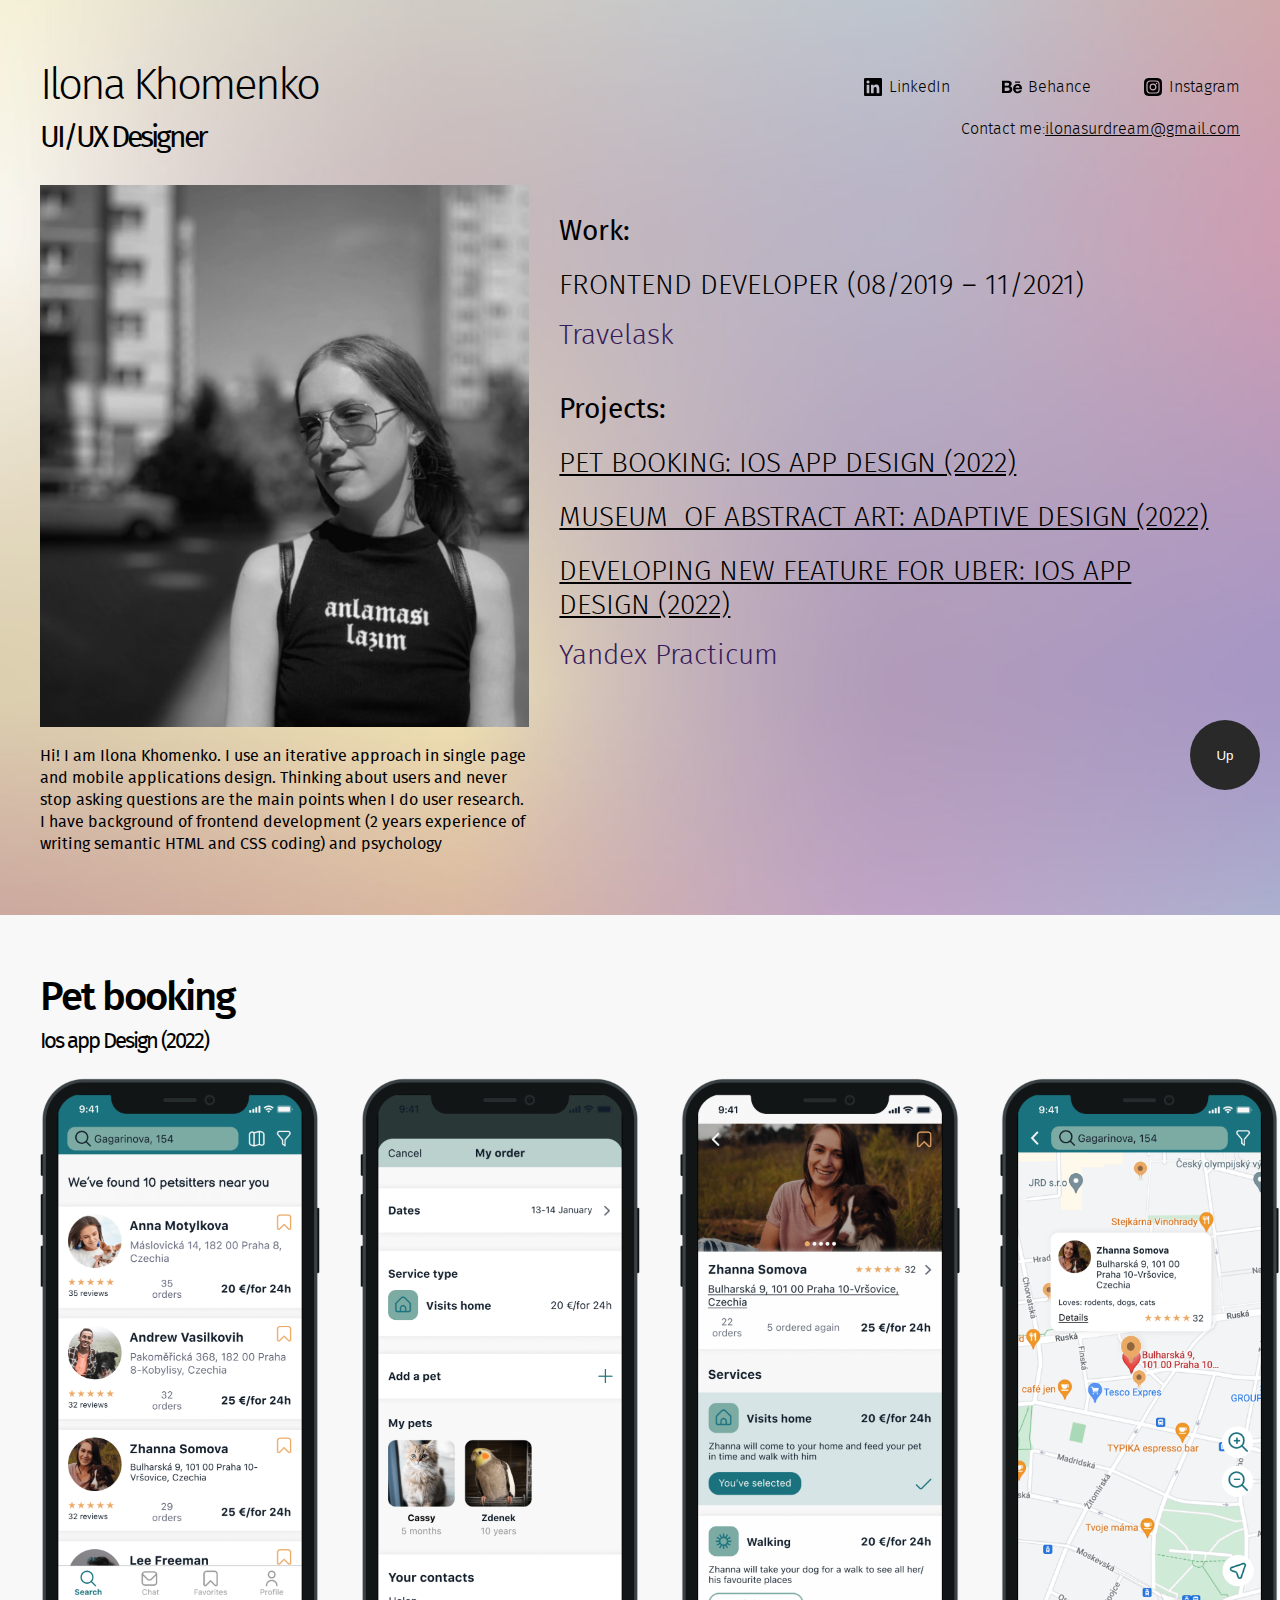
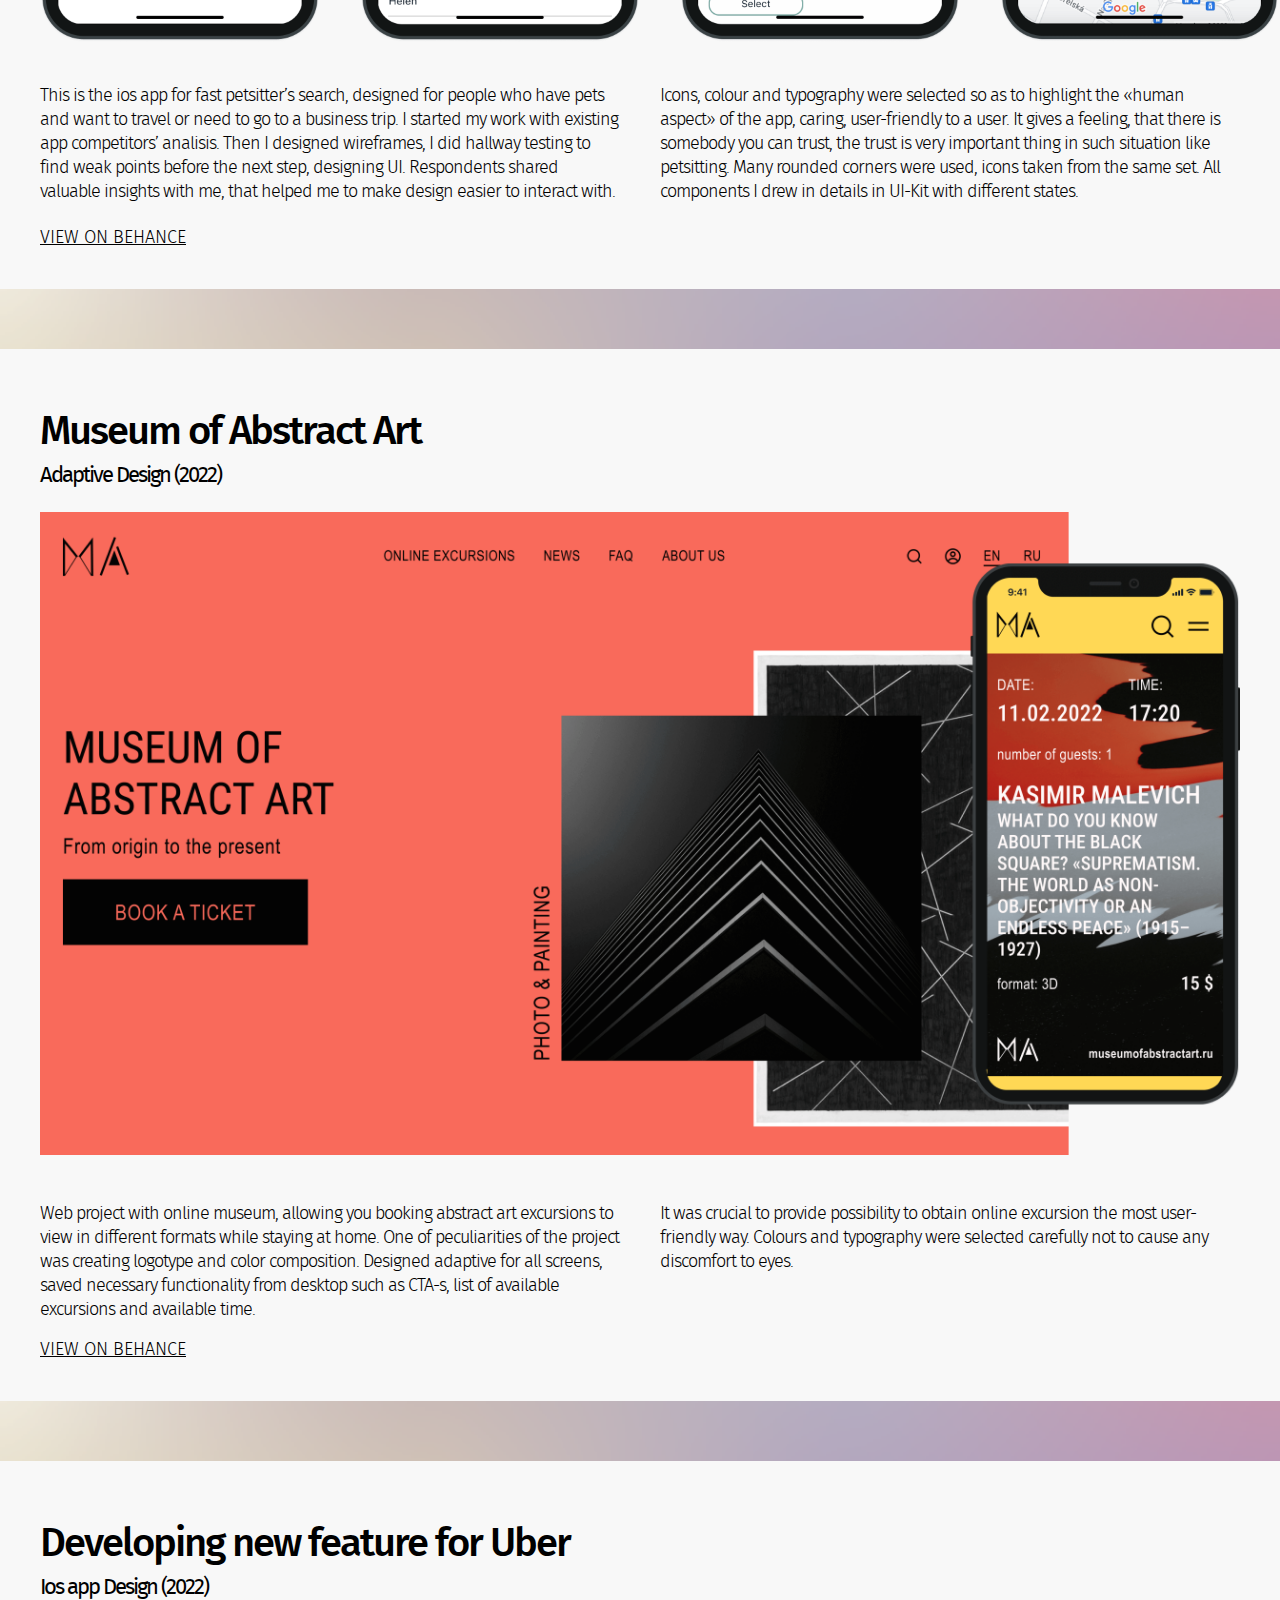
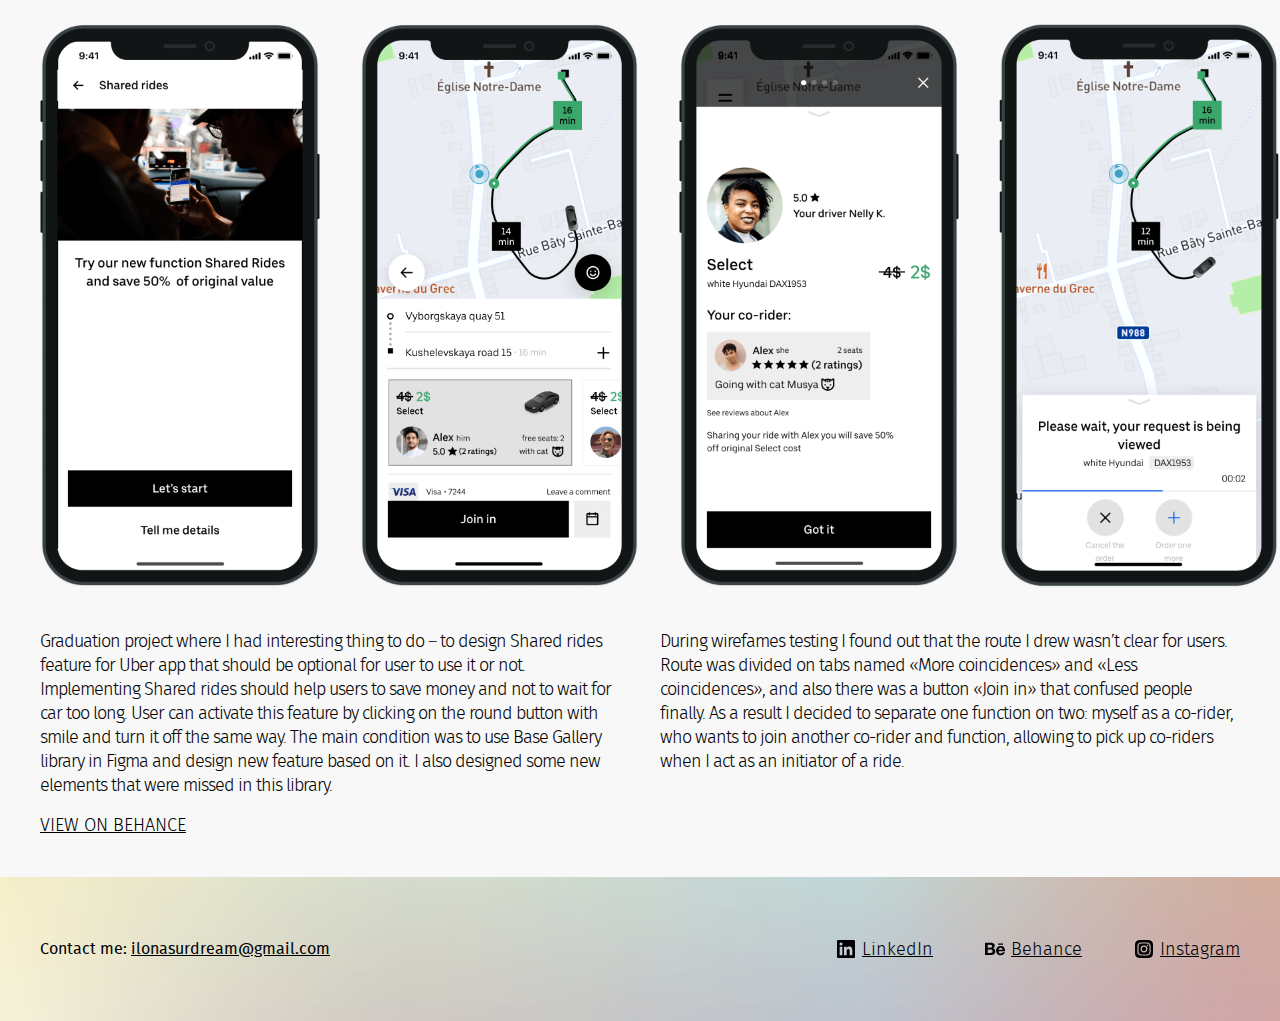
==== commit eb383ed3: "fixed fonds, added styles" ====
--- a/index.html
+++ b/index.html
@@ -16,11 +16,11 @@
         <h1>Ilona Khomenko</h1>
         <b class="subheading">UI/UX Designer</b>
         <picture class="img-container">
-          <source media="(max-width: 500px)" srcset="./images/Ilona_Khomenko_mob.jpg">
-          <source media="(max-width: 1024px)" srcset="./images/Ilona_Khomenko_tab.jpg">
+          <source media="(max-width: 499px)" srcset="./images/Ilona_Khomenko_mob.jpg">
+          <source media="(max-width: 833px)" srcset="./images/Ilona_Khomenko_tab.jpg">
           <img src="./images/Ilona_Khomenko.jpg" width="547" height="606" alt="Ilona Khomenko" class="main-img">
         </picture>
-        <p class="description">Hi! I am Ilona Khomenko. I use iterative approach in single page and mobile applications design. 
+        <p class="description">Hi! I am Ilona Khomenko. I use an iterative approach in single page and mobile applications design. 
           Thinking about users and never stop asking questions are the main points when I do user research. I have
             background of frontend development (2 years experience of writing semantic HTML and CSS coding) and psychology
         </p>
@@ -52,25 +52,29 @@
         <div class="projects">
           <div class="project-first">
             <span class="subject">Work:</span>
-            <ul class="project-list">
-              <li class="project-item">Frontend developer (08/2019 – 11/2021)</li>
-            </ul>
-            <span class="project-place">Travelask</span>
+            <div class="project-wrap">
+              <ul class="project-list">
+                <li class="project-item">Frontend developer (08/2019 – 11/2021)</li>
+              </ul>
+              <span class="project-place">Travelask</span>
+            </div>
           </div>
           <div class="project-second">
             <span class="subject">Projects:</span>
-            <ul class="project-list">
-              <li class="project-item">
-                <a class="project-link project-link--pb" href="#pet-booking">Pet booking: Ios app Design&nbsp;(2022)</a>
-              </li>
-              <li class="project-item">
-                <a class="project-link project-link--abstract" href="#abstract">Museum&nbsp; of Abstract Art: Adaptive Design&nbsp;(2022)</a>
-              </li>
-              <li class="project-item">
-                <a class="project-link project-link--uber" href="#uber">Developing new feature for Uber: ios app design&nbsp;(2022)</a>
-              </li>
-            </ul>
-            <span class="project-place">Yandex Practicum</span>
+            <div class="project-wrap">
+              <ul class="project-list">
+                <li class="project-item">
+                  <a class="project-link project-link--pb" href="#pet-booking">Pet booking: Ios app Design&nbsp;(2022)</a>
+                </li>
+                <li class="project-item">
+                  <a class="project-link project-link--abstract" href="#abstract">Museum&nbsp; of Abstract Art: Adaptive Design&nbsp;(2022)</a>
+                </li>
+                <li class="project-item">
+                  <a class="project-link project-link--uber" href="#uber">Developing new feature for Uber: ios app design&nbsp;(2022)</a>
+                </li>
+              </ul>
+              <span class="project-place">Yandex Practicum</span>
+            </div>
           </div>
         </div>
       </div>
@@ -101,7 +105,7 @@
         <a href="https://www.behance.net/gallery/141047797/Pet-Booking-App" class="behance-link">View on Behance</a>
       </section>
       <section class="section project-section" id="abstract">
-        <h2 class="second-heading">Museum&nbsp; of Abstract Art</h2>
+        <h2 class="second-heading">Museum&nbsp;of Abstract Art</h2>
         <p class="caption">Adaptive Design (2022)</p>
         <picture class="image-container">
           <source media="(max-width: 500px)" srcset="./images/am_bg_mob.png">
@@ -170,6 +174,7 @@
     </ul>
     <p class="footer-email">Contact me: <a href="mailto:ilonasurdream@gmail.com">ilonasurdream@gmail.com</a></p>
   </footer>
-  <button class="button-scroll">Up</button>
+  <button class="button-scroll hidden">Up</button>
+  <script src="./script.js"></script>
 </body>
 </html>--- a/main.css
+++ b/main.css
@@ -31,7 +31,6 @@
 }
 
 .primary-section {
-  position: relative;
   background-image: url(./images/bg_mob.jpg);
   background-repeat: no-repeat;
   background-size: cover;
@@ -50,11 +49,17 @@
 }
 
 .email-item {
+  font-family: "Fira_sans light", sans-serif;
+  font-weight: 300;
   font-size: 16px;
   line-height: 20px;
   margin-bottom: 36px;
 }
 
+.email-item a {
+  display: block;
+}
+
 .email-item a:hover {
   color: #410D83;
 }
@@ -65,6 +70,10 @@
 
 .behance-link:hover {
   color: #410D83;
+}
+
+.project-link {
+  position: relative;
 }
 
 .project-link:hover::after {
@@ -72,11 +81,12 @@
   content: '';
   background-repeat: no-repeat;
   background-size: cover;
-  left: 48%;
+  left: -2px;
   animation-name: fadeIn;
   animation-duration: 1s; 
   animation-timing-function: ease; 
   visibility: visible !important; 
+  z-index: 1;
 }
 
 @keyframes fadeIn {
@@ -101,7 +111,8 @@
   background-image: url('./images/pb_hover.png');
   width: 120px;
   height: 243px;
-  bottom: 16%;
+  top: 45px;
+  left: 175px;
   transition: .3s ease-in-out;
 }
 
@@ -109,16 +120,14 @@
   background-image: url('./images/am_hover.png');
   width: 358px;
   height: 260px;
-  bottom: 9%;
+  top: 75px;
 }
 
 .project-link--uber:hover::after {
   background-image: url('./images/uber_hover.png');
   width: 120px;
   height: 243px;
-  bottom: 2%;
-  right: 158px;
-  left: auto;
+  top: 75px;
 }
 
 .text-container {
@@ -128,6 +137,7 @@
 .text {
   font-size: 16px;
   line-height: 24px;
+  letter-spacing: -1px;
 }
 
 .text:not(:last-child) {
@@ -284,10 +294,6 @@
   margin-right: 24px;
 }
 
-.button-scroll {
-  display: none;
-}
-
 .scroll-container {
   scroll-behavior: smooth;
 }
@@ -333,4 +339,4 @@
 
 .footer-email a:hover {
   color: #410D83;
-}+}
--- a/media.css
+++ b/media.css
@@ -37,6 +37,10 @@
   footer {
     padding: 60px 40px;
   }
+
+  .email-item {
+    display: flex
+  }
 }
 
 @media screen and (min-width: 834px) {
@@ -148,7 +152,6 @@
   }
 
   .button-scroll {
-    display: block;
     width: 70px;
     height: 70px;
     position: fixed;
@@ -185,6 +188,10 @@
     transition: .2s ease;
   }
 
+  .button-scroll:focus {
+    background-image: linear-gradient(to bottom, #410D83 0%, rgba(65, 13, 131, 0.50) 100%);
+  }
+
   .footer-item {
     margin-left: 50px;
   }
@@ -242,6 +249,10 @@
     padding-left: 60px;
   }
 
+  .photo-wrap {
+    max-width: 547px;
+  }
+
   .img-container {
     width: 547px;
     height: 606px;
@@ -254,12 +265,24 @@
   .project-item,
   .subject,
   .project-place {
-    font-size: 28px;
-    line-height: 34px;
-  }
-
-  .project-list {
-    margin-bottom: 28px;
+    font-size: 30px;
+    line-height: 38px;
+    margin-bottom: 0;
+    letter-spacing: -2px;
+  }
+
+  .subject {
+    width: 131px;
+    flex-shrink: 0;
+  }
+
+  .project-first,
+  .project-second {
+    display: flex;
+  }
+
+  .project-wrap {
+    margin-left: 30px;
   }
 
   .text-container {
@@ -332,6 +355,24 @@
     margin-right: -135px;
   }
 
+  .subject {
+    width: 105px;
+  }
+
+  .project-wrap {
+    display: flex;
+    justify-content: space-between;
+    margin-left: 120px;
+  }
+
+  .project-list {
+    width: 546px;
+  }
+
+  .project-place {
+    margin-left: 20px;
+  }
+
   footer {
     padding: 60px 120px;
   }
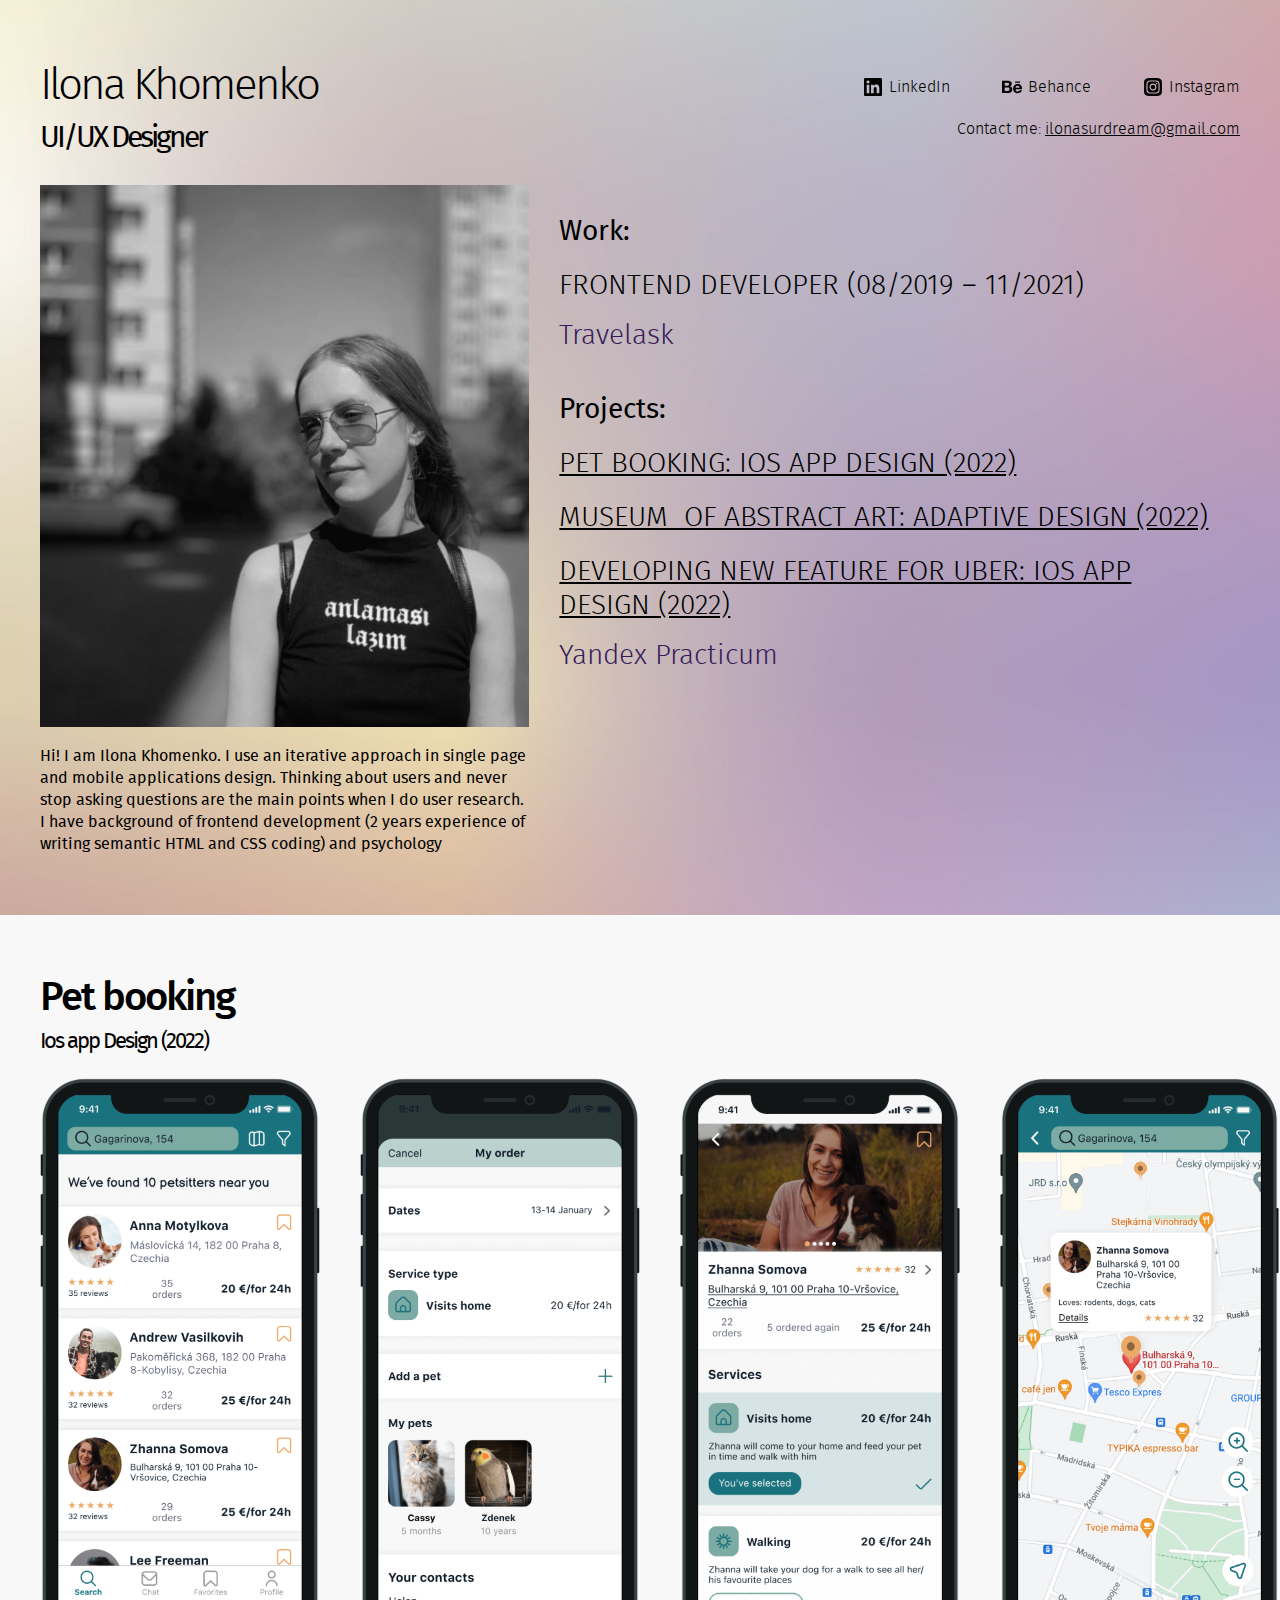
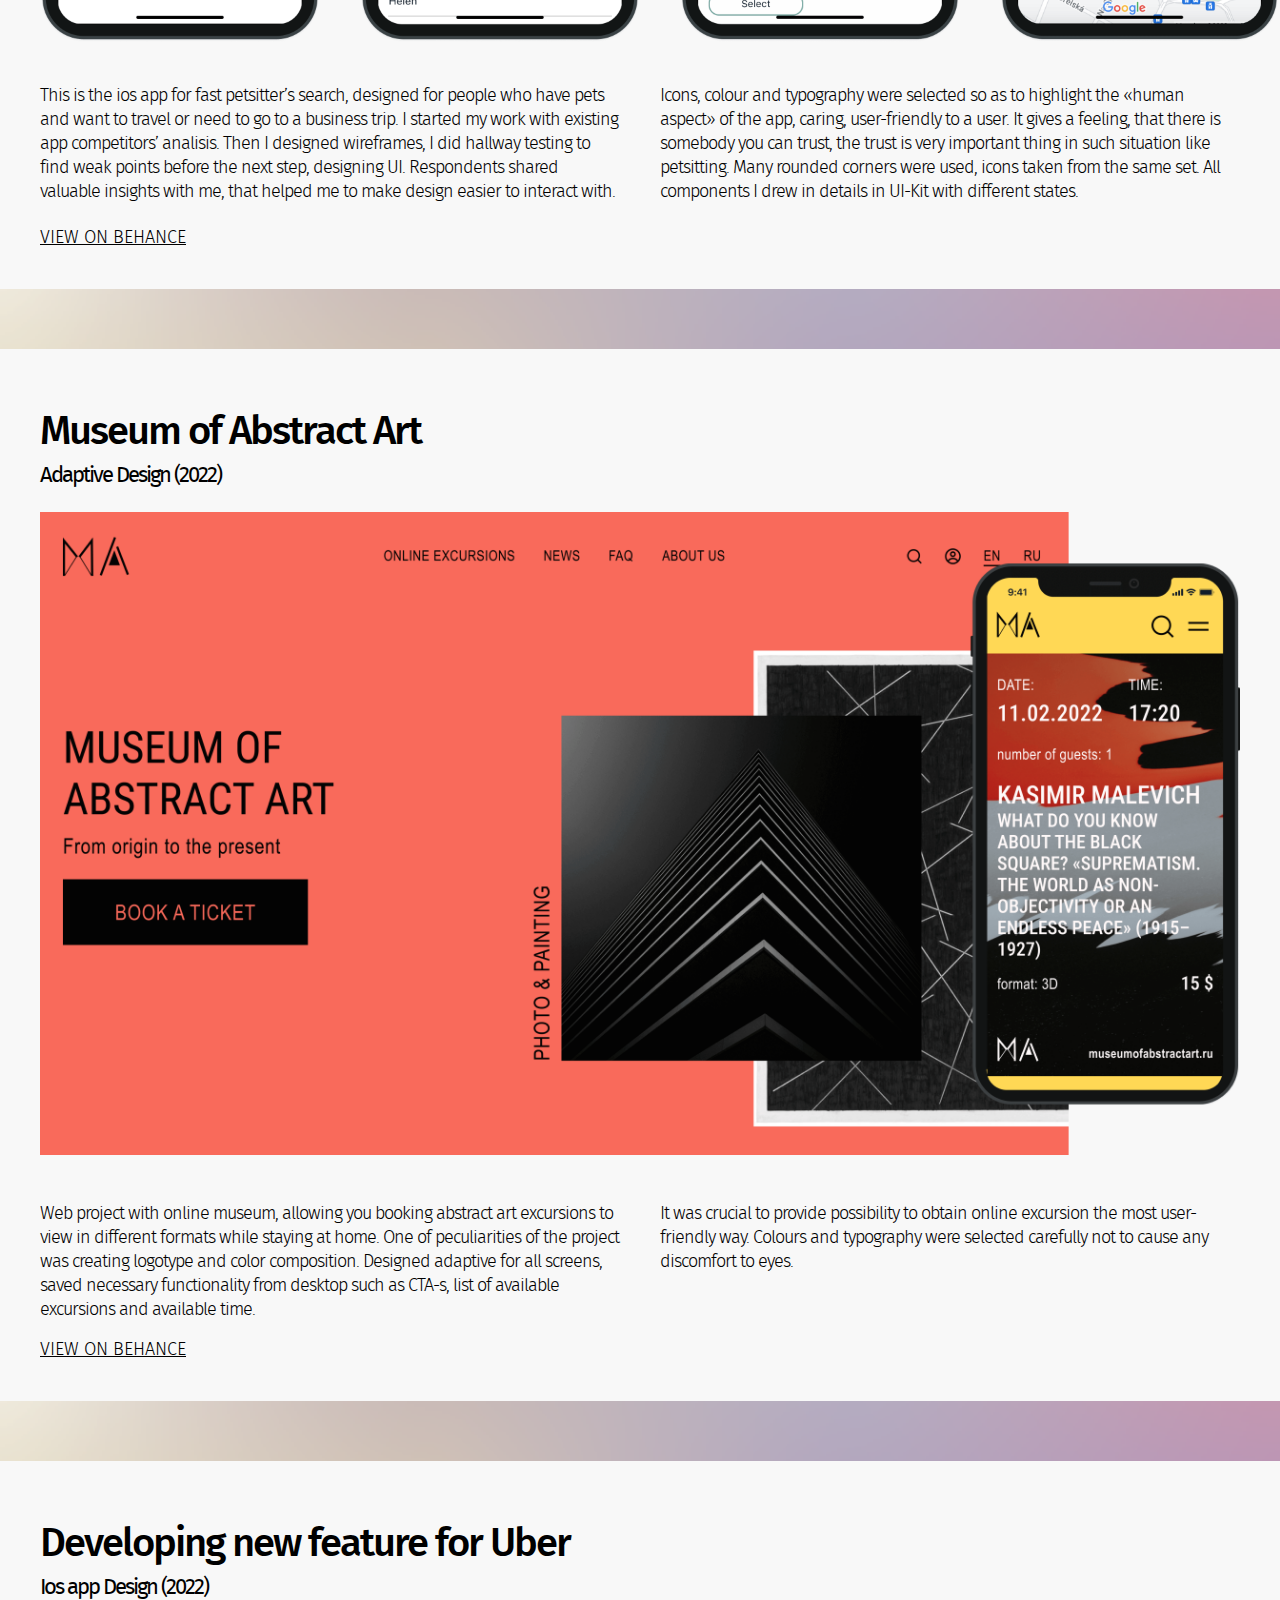
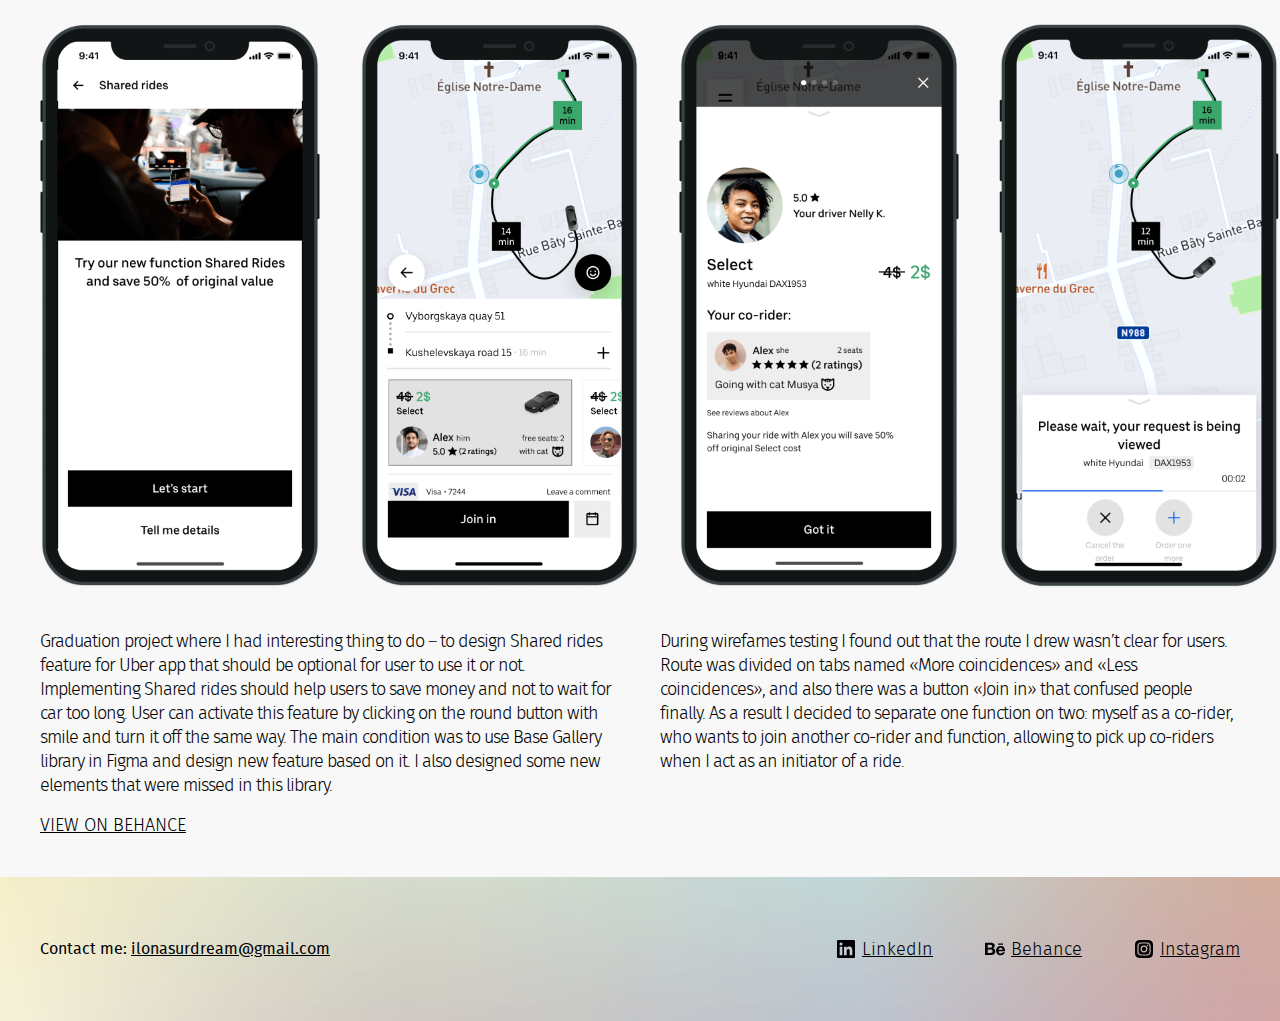
==== commit b4f4b2b6: "fixed button" ====
--- a/index.html
+++ b/index.html
@@ -174,7 +174,7 @@
     </ul>
     <p class="footer-email">Contact me: <a href="mailto:ilonasurdream@gmail.com">ilonasurdream@gmail.com</a></p>
   </footer>
-  <button class="button-scroll hidden">Up</button>
+  <button class="button-scroll" hidden>Up</button>
   <script src="./script.js"></script>
 </body>
 </html>--- a/main.css
+++ b/main.css
@@ -58,6 +58,7 @@
 
 .email-item a {
   display: block;
+  margin-left: 4px;
 }
 
 .email-item a:hover {
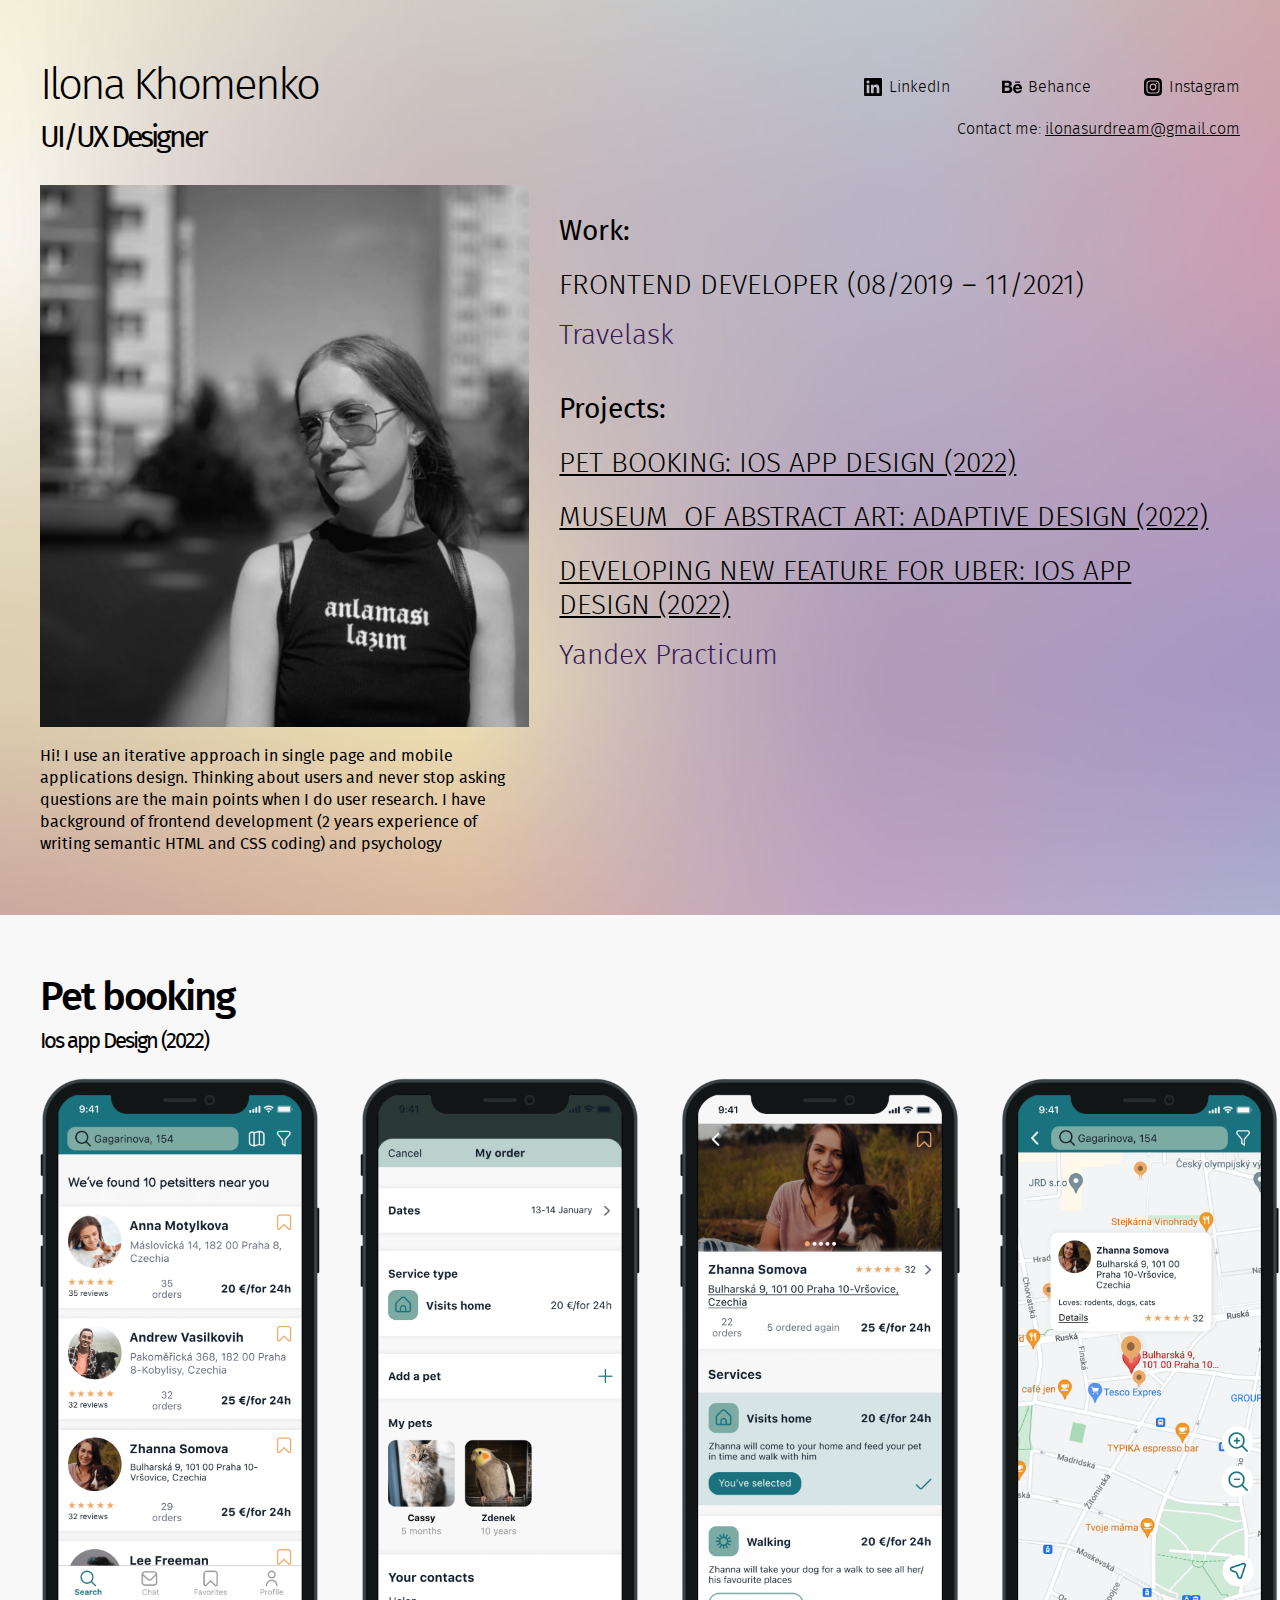
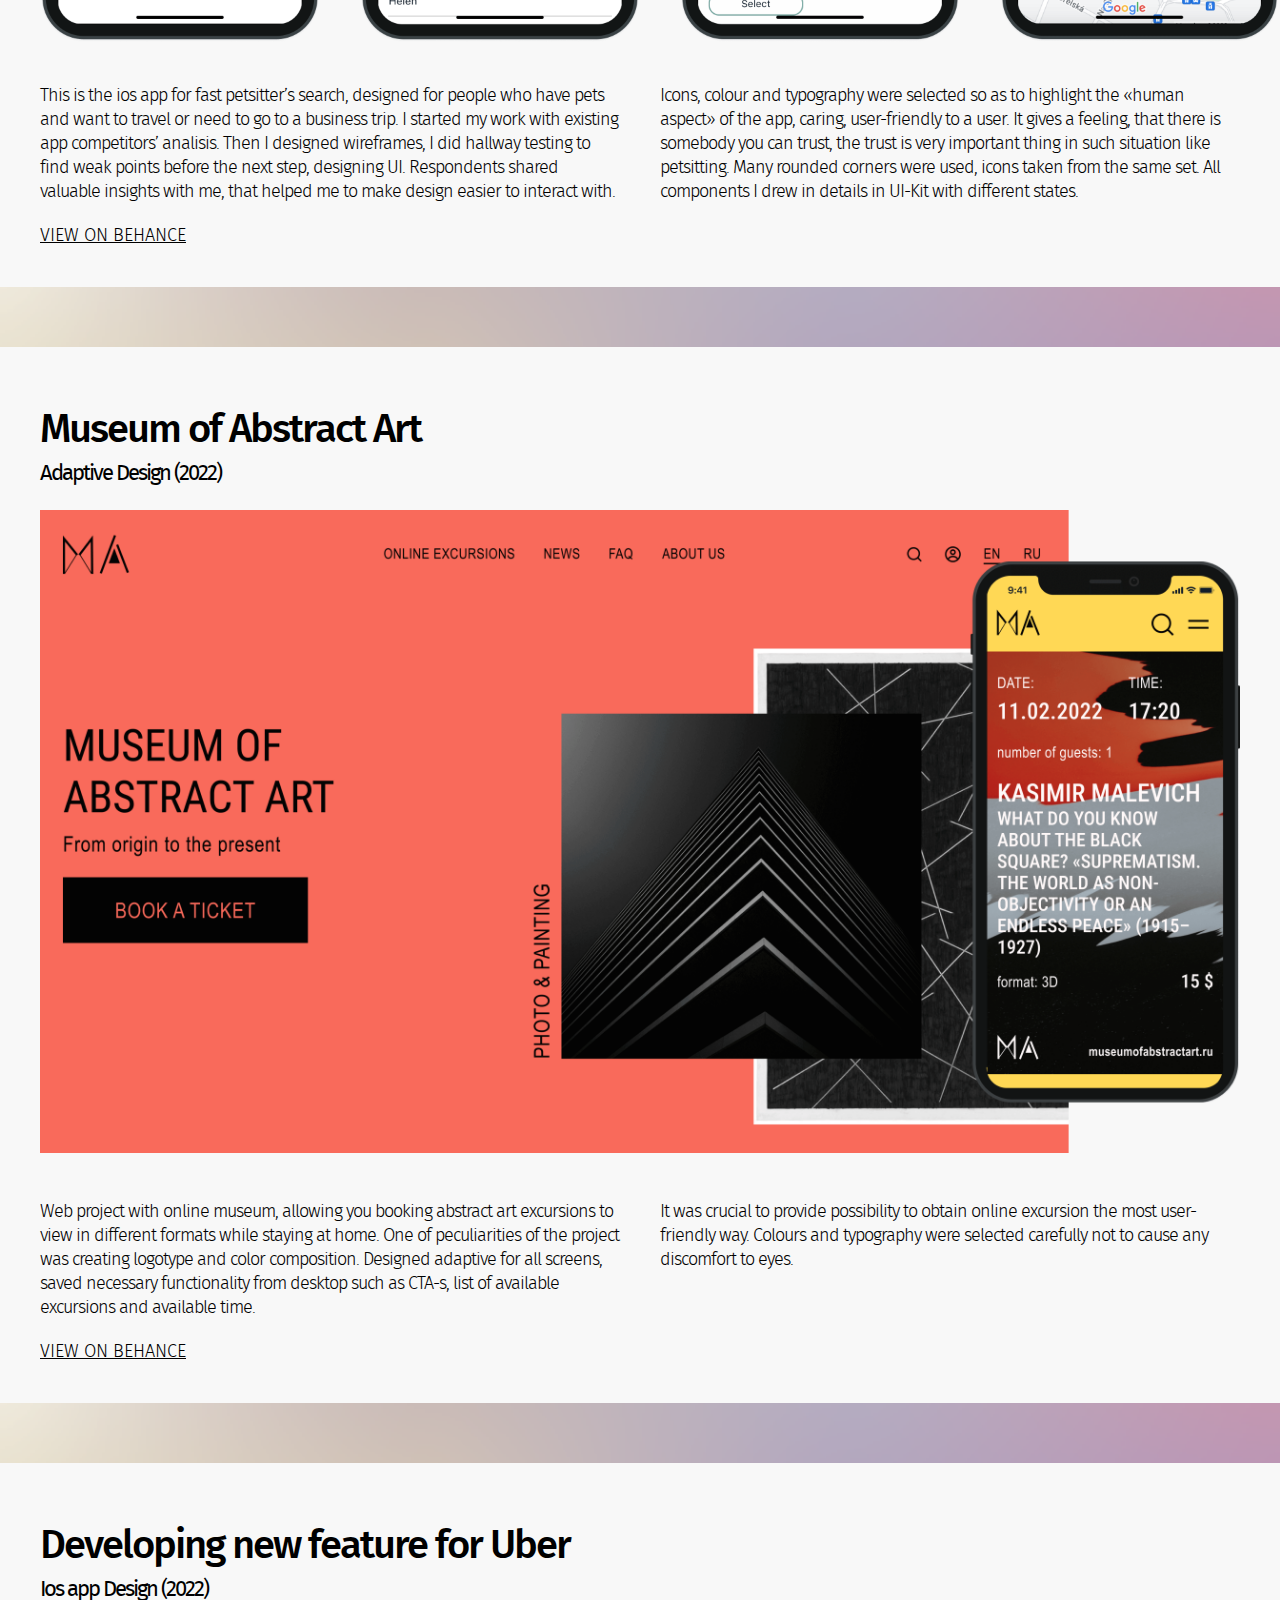
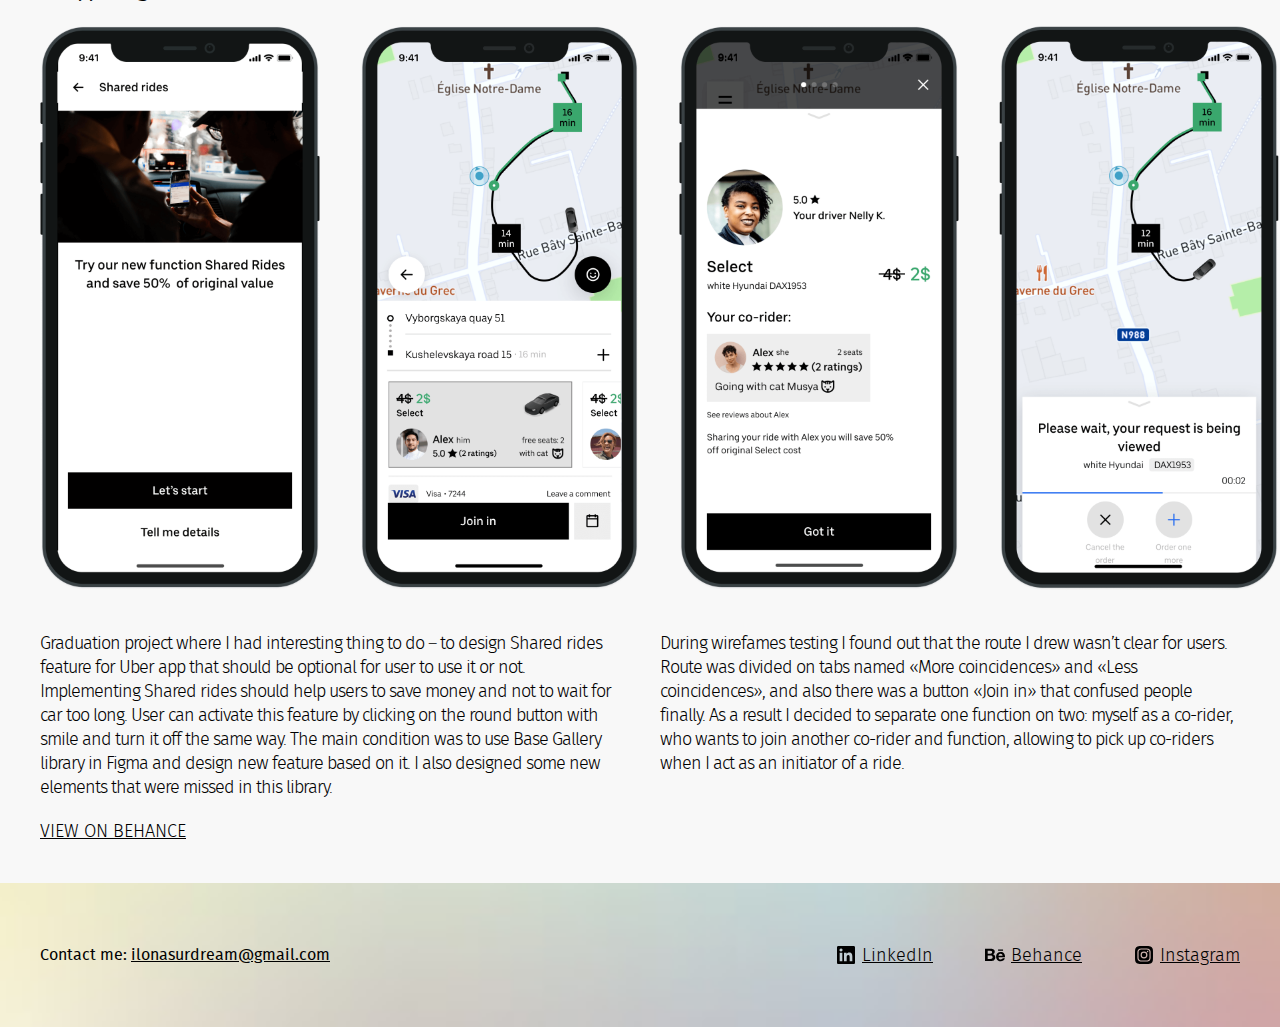
==== commit f0547721: "fixed bugs" ====
--- a/index.html
+++ b/index.html
@@ -20,7 +20,7 @@
           <source media="(max-width: 833px)" srcset="./images/Ilona_Khomenko_tab.jpg">
           <img src="./images/Ilona_Khomenko.jpg" width="547" height="606" alt="Ilona Khomenko" class="main-img">
         </picture>
-        <p class="description">Hi! I am Ilona Khomenko. I use an iterative approach in single page and mobile applications design. 
+        <p class="description">Hi! I use an iterative approach in single page and mobile applications design. 
           Thinking about users and never stop asking questions are the main points when I do user research. I have
             background of frontend development (2 years experience of writing semantic HTML and CSS coding) and psychology
         </p>
@@ -172,7 +172,7 @@
         </a>
       </li>
     </ul>
-    <p class="footer-email">Contact me: <a href="mailto:ilonasurdream@gmail.com">ilonasurdream@gmail.com</a></p>
+    <div class="footer-email"><span>Contact me:</span><a href="mailto:ilonasurdream@gmail.com">ilonasurdream@gmail.com</a></div>
   </footer>
   <button class="button-scroll" hidden>Up</button>
   <script src="./script.js"></script>
--- a/main.css
+++ b/main.css
@@ -77,35 +77,20 @@
   position: relative;
 }
 
-.project-link:hover::after {
+.project-link::after {
+  content: '';
   position: absolute;
-  content: '';
   background-repeat: no-repeat;
   background-size: cover;
-  left: -2px;
-  animation-name: fadeIn;
-  animation-duration: 1s; 
-  animation-timing-function: ease; 
-  visibility: visible !important; 
+  opacity: 0;
   z-index: 1;
-}
-
-@keyframes fadeIn {
-  0% {
-      transform: scale(0);
-      opacity: 0.0;
-  }
-  60% {
-      transform: scale(1.1);  
-  }
-  80% {
-      transform: scale(0.9);
-      opacity: 1; 
-  }   
-  100% {
-      transform: scale(1);
-      opacity: 1; 
-  }       
+  transform: scale(0);
+  transition: all .5s ease;
+}
+
+.project-link:hover::after {
+  opacity: 1;
+  transform: scale(1);
 }
 
 .project-link--pb:hover::after {
@@ -114,14 +99,14 @@
   height: 243px;
   top: 45px;
   left: 175px;
-  transition: .3s ease-in-out;
-}
-
-.project-link--abstract:hover::after  {
+}
+
+.project-link--abstract:hover::after {
   background-image: url('./images/am_hover.png');
   width: 358px;
   height: 260px;
   top: 75px;
+  left: -2px;
 }
 
 .project-link--uber:hover::after {
@@ -129,6 +114,7 @@
   width: 120px;
   height: 243px;
   top: 75px;
+  left: 87px;
 }
 
 .text-container {
@@ -335,9 +321,13 @@
   line-height: 22px;
   font-weight: 400;
   display: flex;
-  flex-direction: column;
+  flex-wrap: wrap;
 }
 
 .footer-email a:hover {
   color: #410D83;
 }
+
+.footer-email span {
+  margin-right: 4px;
+}--- a/media.css
+++ b/media.css
@@ -1,3 +1,9 @@
+@media screen and (max-width: 743px) {
+  .button-scroll {
+    display: none;
+  }
+}
+
 @media screen and (min-width: 744px) {
   .section {
     padding-left: 40px;
@@ -26,136 +32,24 @@
     padding-right: 40px;
   }
 
-  .footer-email {
-    flex-direction: row;
-  }
-
-  .footer-email a {
-    margin-left: 4px;
-  }
-
   footer {
     padding: 60px 40px;
   }
 
   .email-item {
     display: flex
-  }
-}
-
-@media screen and (min-width: 834px) {
-  .primary-section {
-    display: flex;
-  }
-
-  .primary-wrap {
-    padding-left: 30px;
-  }
-
-  h1 {
-    margin-bottom: 10px;
-  }
-
-  .description {
-    font-size: 16px;
-    line-height: 22px;
-    margin-bottom: 0;
-  }
-
-  .contacts {
-    display: flex;
-    align-items: center;
-    flex-wrap: wrap;
-    flex-direction: row-reverse;
-    padding-top: 15px;
-  }
-
-  .socials-list {
-    display: flex;
-    margin-bottom: 0;
-    padding-bottom: 0;
-  }
-
-  .socials-item {
-    margin-bottom: 0;
-    margin-left: 30px;
-  }
-
-  .projects {
-    margin-top: 55px;
-  }
-
-  .project-second {
-    margin-top: 40px;
-  }
-
-  .socials-list,
-  .email-item {
-    margin-bottom: 20px;
-  }
-
-  .text-container {
-    column-count: 2;
-    column-gap: 40px;
-  }
-
-  .text {
-    margin-bottom: 0;
-  }
-
-  footer {
-    display: flex;
-    flex-direction: row-reverse;
-    justify-content: space-between;
-    align-items: center;
-  }
-
-  .footer-list {
-    display: flex;
-    margin-bottom: 0;
-  }
-
-  .footer-item {
-    margin-left: 30px;
-  }
-
-  .footer-item:not(:last-child) {
-    margin-bottom: 0;
-  }
-}
-
-@media screen and (min-width: 1024px) {
-  .primary-section {
-    background-image: url('./images/bg_1440.jpg');
-  }
-
-  .photo-wrap {
-    width: 45%;
-  }
-
-  .image-flex,
-  .image-container {
-    margin-bottom: 40px;
-  }
-
-  .project-image {
-    width: 280px;
-    height: 565px;
-  }
-
-  .project-image:not(:last-child) {
-    margin-right: 40px;
-  }
-
-  .socials-item {
-    margin-left: 50px;
   }
 
   .button-scroll {
     width: 70px;
     height: 70px;
+    font-family: "Fira_sans regular";
+    font-weight: 400;
+    font-size: 18px;
+    line-height: 24px;
+    letter-spacing: -1px;
     position: fixed;
-    bottom: 110px;
+    bottom: 20px;
     right: 20px;
     background-color: #292929;
     border: none;
@@ -181,20 +75,142 @@
     transform: translateY(-3px);
   }
 
+  .button-scroll:focus {
+    background-image: linear-gradient(to bottom, #410D83 0%, rgba(65, 13, 131, 0.50) 100%);
+  }
+
+  .text:not(:last-child) {
+    margin-bottom: 16px;
+  }
+}
+
+@media screen and (min-width: 834px) {
+  .primary-section {
+    display: flex;
+  }
+
+  .primary-wrap {
+    padding-left: 30px;
+  }
+
+  h1 {
+    margin-bottom: 10px;
+  }
+
+  .description {
+    font-size: 16px;
+    line-height: 22px;
+    margin-bottom: 0;
+  }
+
+  .contacts {
+    display: flex;
+    align-items: center;
+    flex-wrap: wrap;
+    flex-direction: row-reverse;
+    padding-top: 15px;
+  }
+
+  .socials-list {
+    display: flex;
+    margin-bottom: 0;
+    padding-bottom: 0;
+  }
+
+  .socials-item {
+    margin-bottom: 0;
+    margin-left: 30px;
+  }
+
+  .projects {
+    margin-top: 55px;
+  }
+
+  .project-second {
+    margin-top: 40px;
+  }
+
+  .socials-list,
+  .email-item {
+    margin-bottom: 20px;
+  }
+
+  .text-container {
+    display: flex;
+    gap: 40px;
+    margin-bottom: 20px;
+  }
+
+  .text {
+    width: 50%;
+  }
+
+  .text:not(:last-child) {
+    margin-bottom: 0;
+  }
+
+  footer {
+    display: flex;
+    flex-direction: row-reverse;
+    justify-content: space-between;
+    align-items: center;
+  }
+
+  .footer-list {
+    display: flex;
+    margin-bottom: 0;
+  }
+
+  .footer-item {
+    margin-left: 30px;
+  }
+
+  .footer-item:not(:last-child) {
+    margin-bottom: 0;
+  }
+}
+
+@media screen and (min-width: 1024px) {
+  .primary-section {
+    background-image: url('./images/bg_1440.jpg');
+  }
+
+  .photo-wrap {
+    width: 45%;
+  }
+
+  .image-flex,
+  .image-container {
+    margin-bottom: 40px;
+  }
+
+  .project-image {
+    width: 280px;
+    height: 565px;
+  }
+
+  .project-image:not(:last-child) {
+    margin-right: 40px;
+  }
+
+  .socials-item {
+    margin-left: 50px;
+  }
+
+  .footer-item {
+    margin-left: 50px;
+  }
+
+  .button-scroll {
+    bottom: 110px;
+  }
+
   .button-scroll:hover {
     cursor: pointer;
     background-image: linear-gradient(to bottom, #410D83 0%, rgba(65, 13, 131, 0.15) 100%);
     background-color: #ffffff;
     transition: .2s ease;
   }
-
-  .button-scroll:focus {
-    background-image: linear-gradient(to bottom, #410D83 0%, rgba(65, 13, 131, 0.50) 100%);
-  }
-
-  .footer-item {
-    margin-left: 50px;
-  }
 }
 
 @media screen and (min-width: 1440px) {
@@ -262,7 +278,13 @@
     margin-top: 145px;
   }
 
-  .project-item,
+  .project-item {
+    font-size: 30px;
+    line-height: 36px;
+    margin-bottom: 0;
+    letter-spacing: -2px;
+  }
+
   .subject,
   .project-place {
     font-size: 30px;
@@ -338,7 +360,7 @@
   }
 
   .text-container {
-    column-gap: 75px;
+    gap: 75px;
   }
 
   .projects {
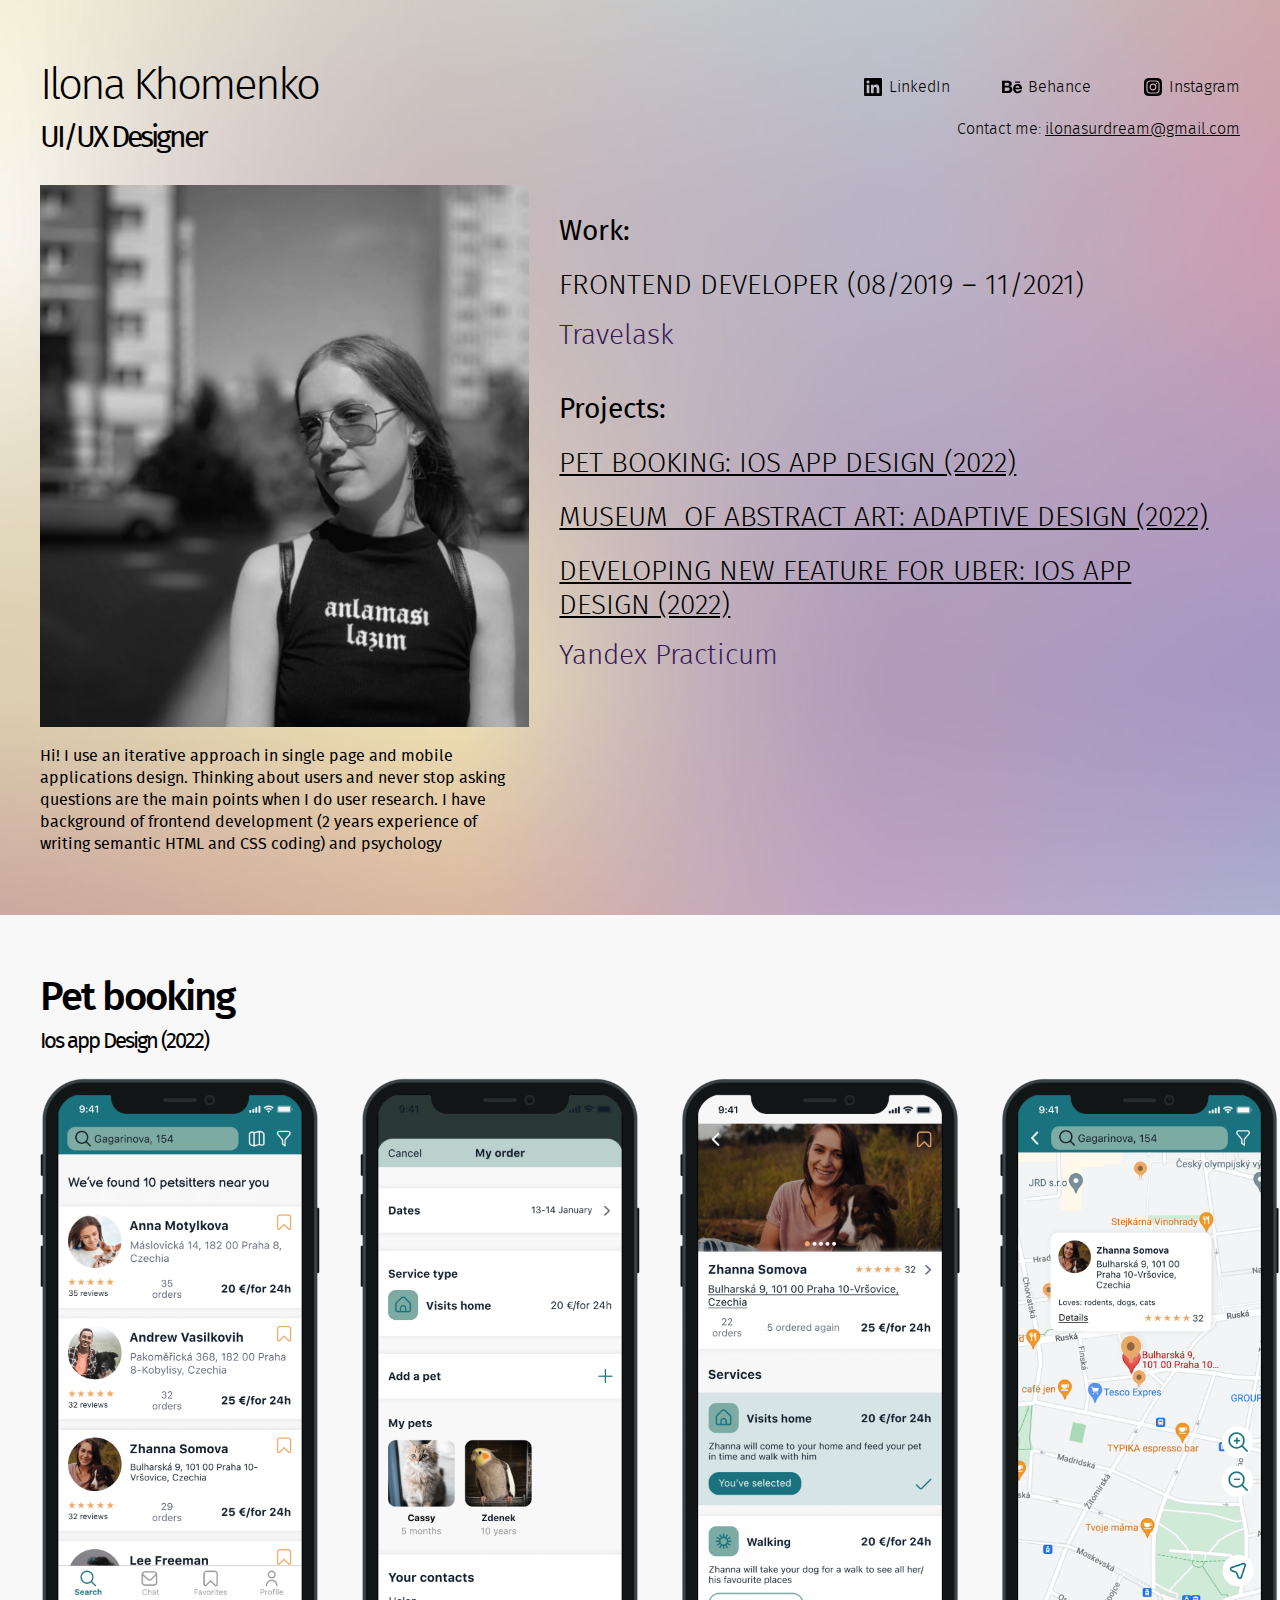
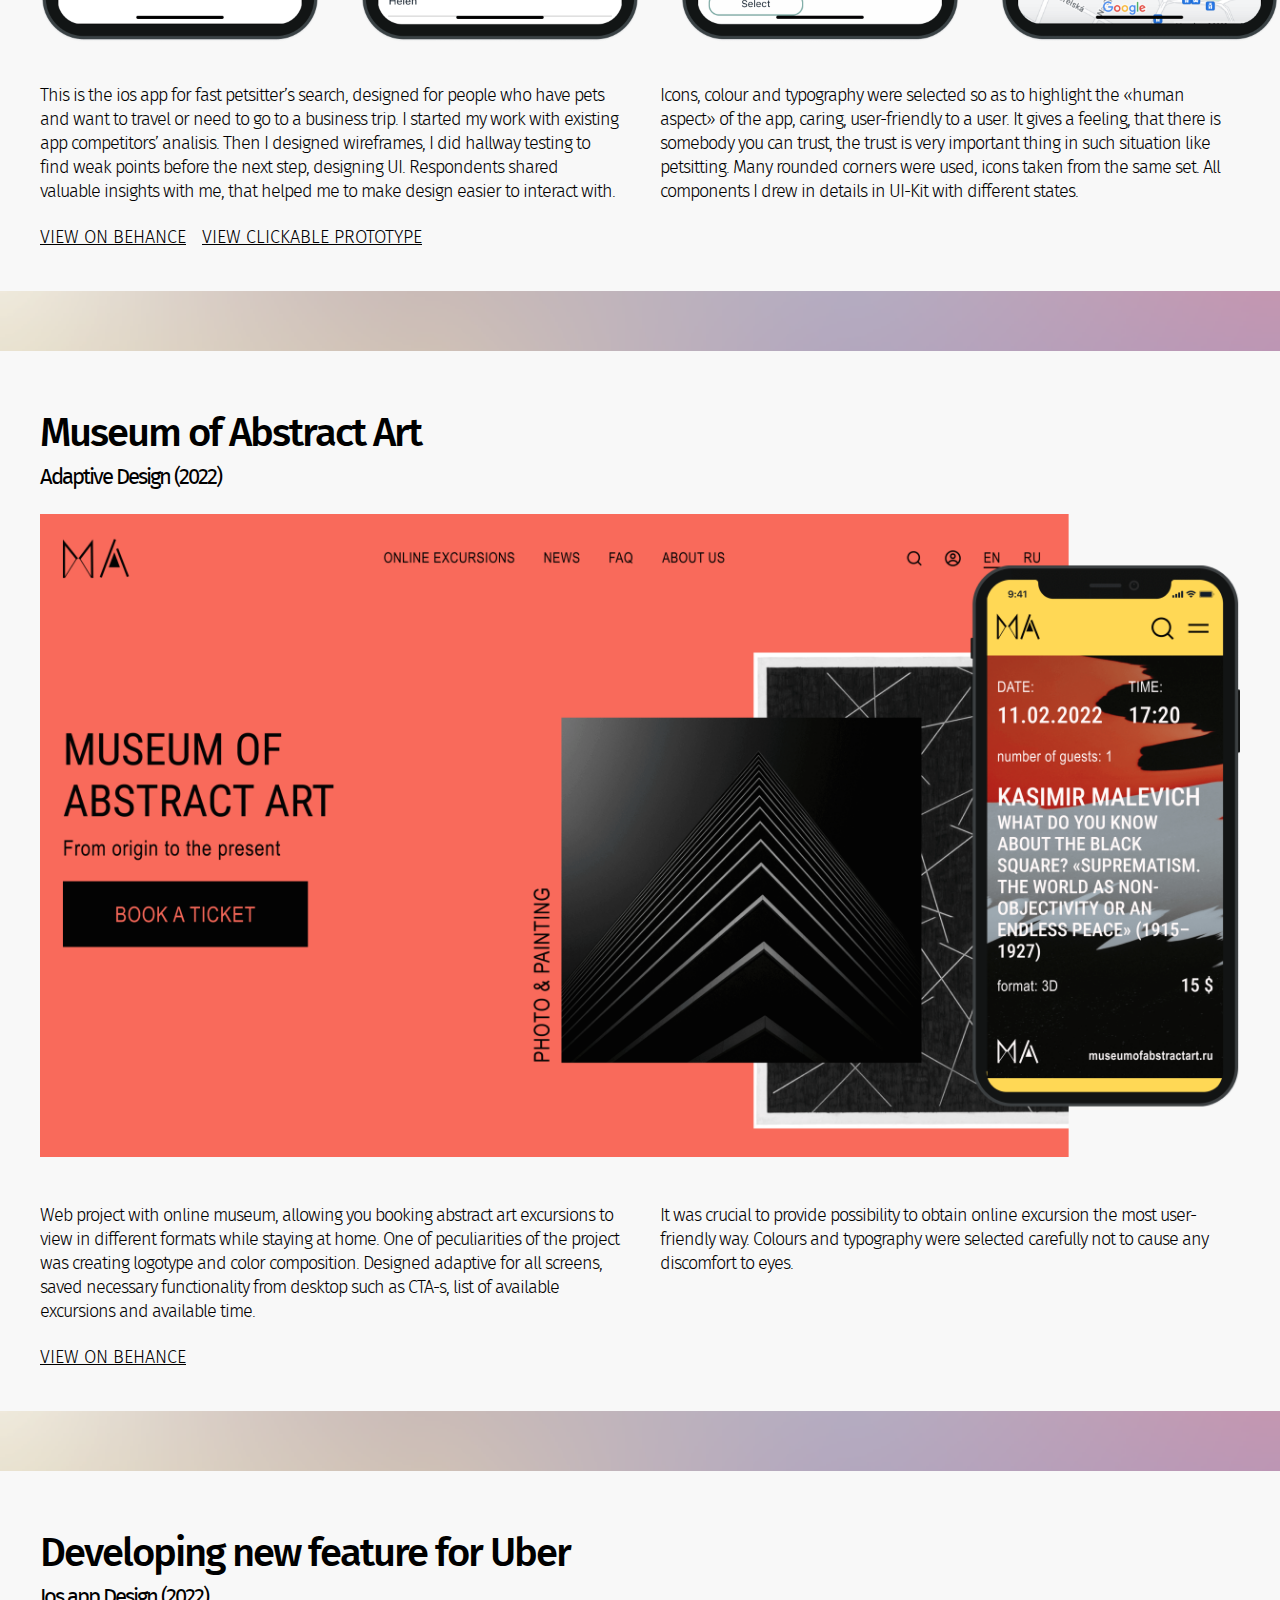
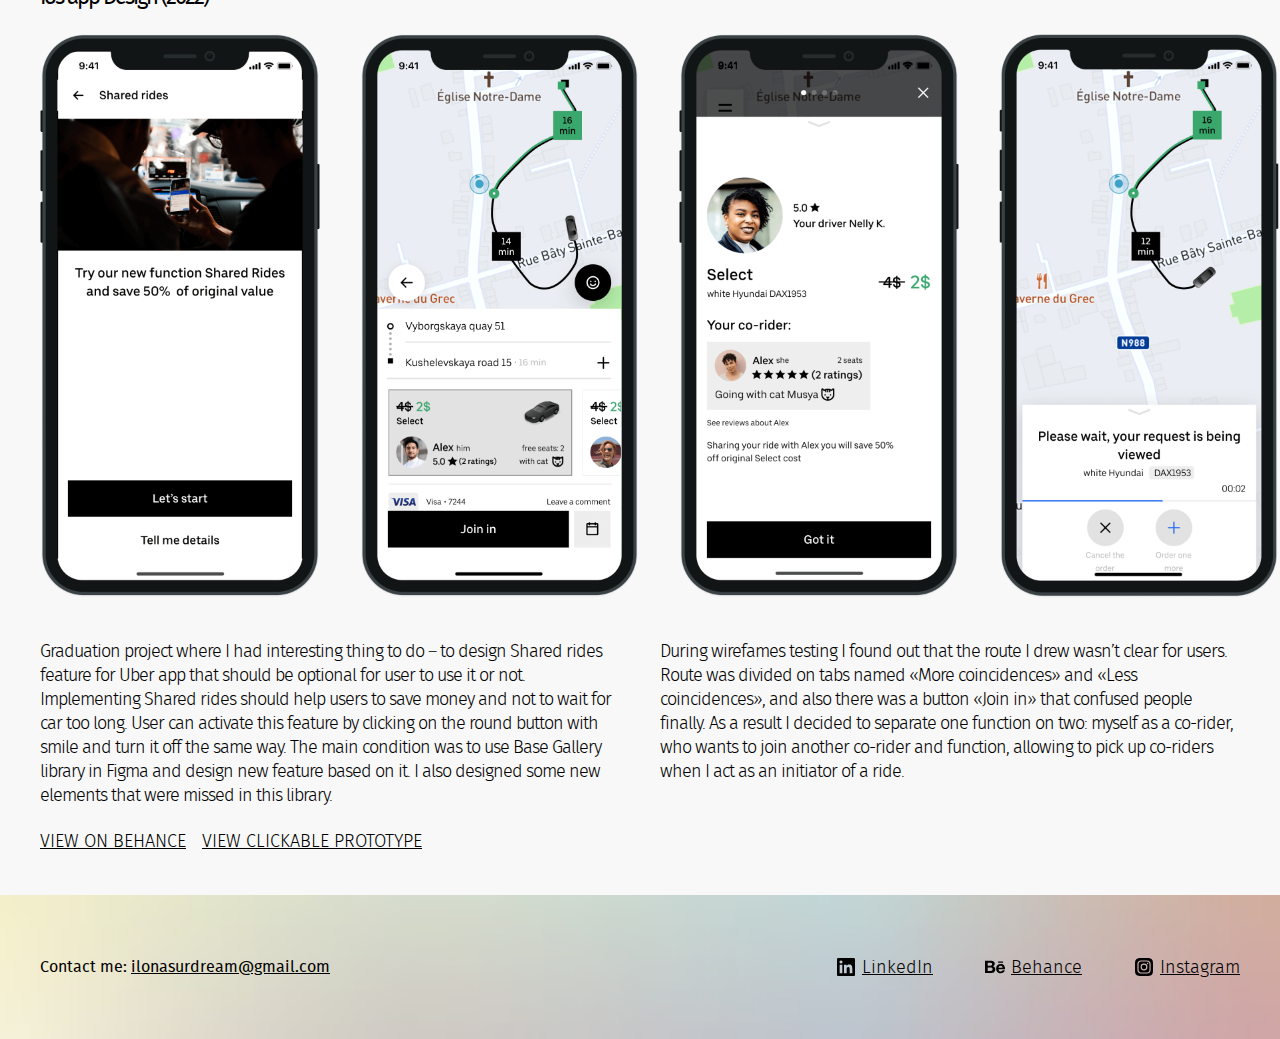
==== commit bbb5f8c5: "added figma links" ====
--- a/index.html
+++ b/index.html
@@ -102,7 +102,11 @@
             All components I drew in details in UI-Kit with different states.
           </p>
         </div>
-        <a href="https://www.behance.net/gallery/141047797/Pet-Booking-App" class="behance-link">View on Behance</a>
+        <div class="behance-links">
+          <a href="https://www.behance.net/gallery/141047797/Pet-Booking-App" class="behance-link behance-link--m">View on Behance</a>
+          <a href="https://www.figma.com/proto/I0bjiz2bv1gZQnjWgaEIpf/7-%D0%A1%D0%BF%D1%80%D0%B8%D0%BD%D1%82-%D0%98%D0%BB%D0%BE%D0%BD%D0%B0-%D0%A5%D0%BE%D0%BC%D0%B5%D0%BD%D0%BA%D0%BE---Y.P.--Pet-Booking?page-id=1501%3A581&node-id=1501%3A1540&viewport=252%2C337%2C0.05&scaling=scale-down&starting-point-node-id=1501%3A1540"
+          class="behance-link">View clickable prototype</a>
+        </div>
       </section>
       <section class="section project-section" id="abstract">
         <h2 class="second-heading">Museum&nbsp;of Abstract Art</h2>
@@ -147,7 +151,11 @@
               to join  another co-rider and function, allowing to pick up co-riders when I act as an initiator of a ride.
           </p>
         </div>
-        <a href="https://www.behance.net/gallery/145428147/Developing-new-feature-UberShare-for-Uber" class="behance-link">View on Behance</a>
+        <div class="behance-links">
+          <a href="https://www.behance.net/gallery/145428147/Developing-new-feature-UberShare-for-Uber" class="behance-link behance-link--m">View on Behance</a>
+          <a href="https://www.figma.com/proto/WbPedVPnWmY5KQnoX2wyYV/%D0%94%D0%B8%D0%BF%D0%BB%D0%BE%D0%BC%D0%BD%D1%8B%D0%B9-%D0%BF%D1%80%D0%BE%D0%B5%D0%BA%D1%82-%E2%80%93-%D0%A0%D0%B0%D0%B7%D1%80%D0%B0%D0%B1%D0%BE%D1%82%D0%BA%D0%B0-%D1%84%D1%83%D0%BD%D0%BA%D1%86%D0%B8%D0%B8-%D0%B4%D0%BB%D1%8F-Uber?page-id=153%3A6707&node-id=186%3A12285&viewport=137%2C296%2C0.06&scaling=scale-down&starting-point-node-id=186%3A12285"
+          class="behance-link">View clickable prototype</a>
+        </div>
       </section>
     </div>
   </main>
--- a/main.css
+++ b/main.css
@@ -66,11 +66,16 @@
 }
 
 .behance-link {
+  line-height: 28px;
   text-transform: uppercase;
 }
 
 .behance-link:hover {
   color: #410D83;
+}
+
+.behance-link--m {
+  margin-right: 16px;
 }
 
 .project-link {
@@ -330,4 +335,9 @@
 
 .footer-email span {
   margin-right: 4px;
+}
+
+.behance-links {
+  display: flex;
+  flex-wrap: wrap;
 }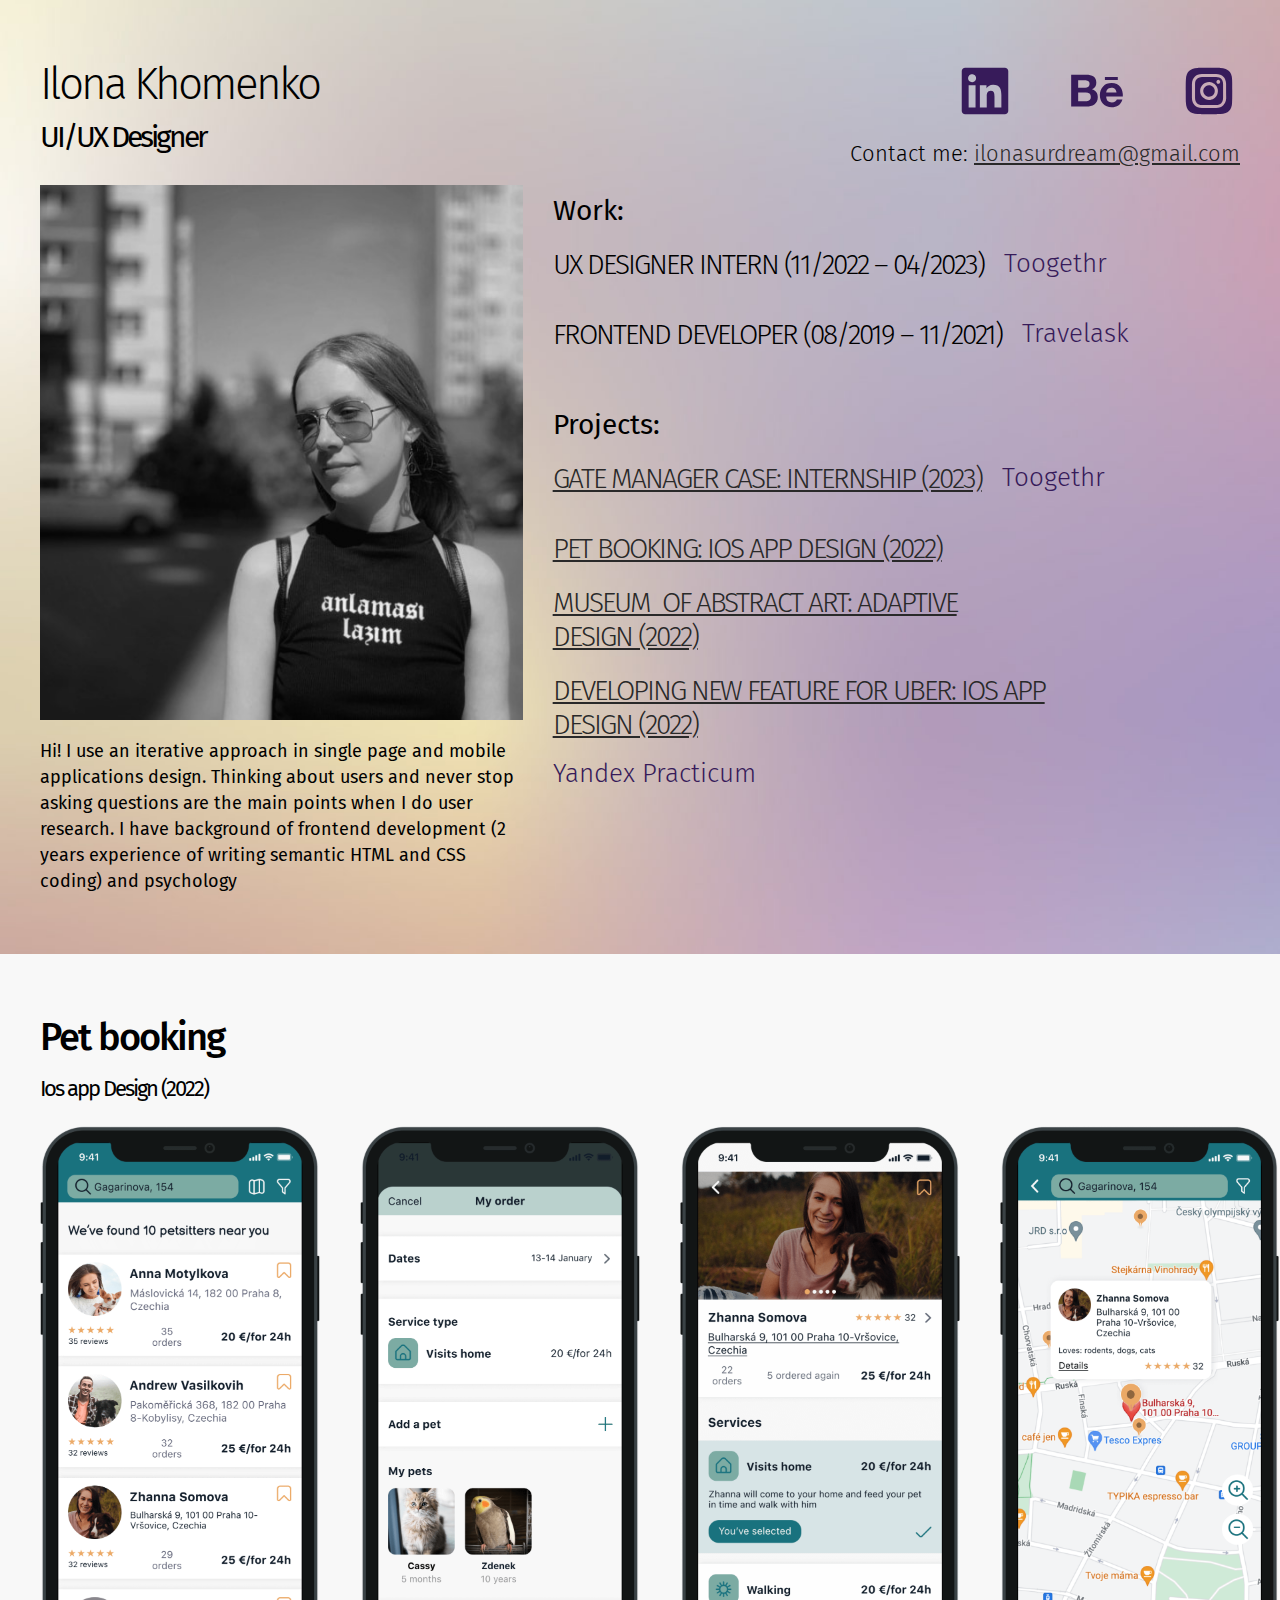
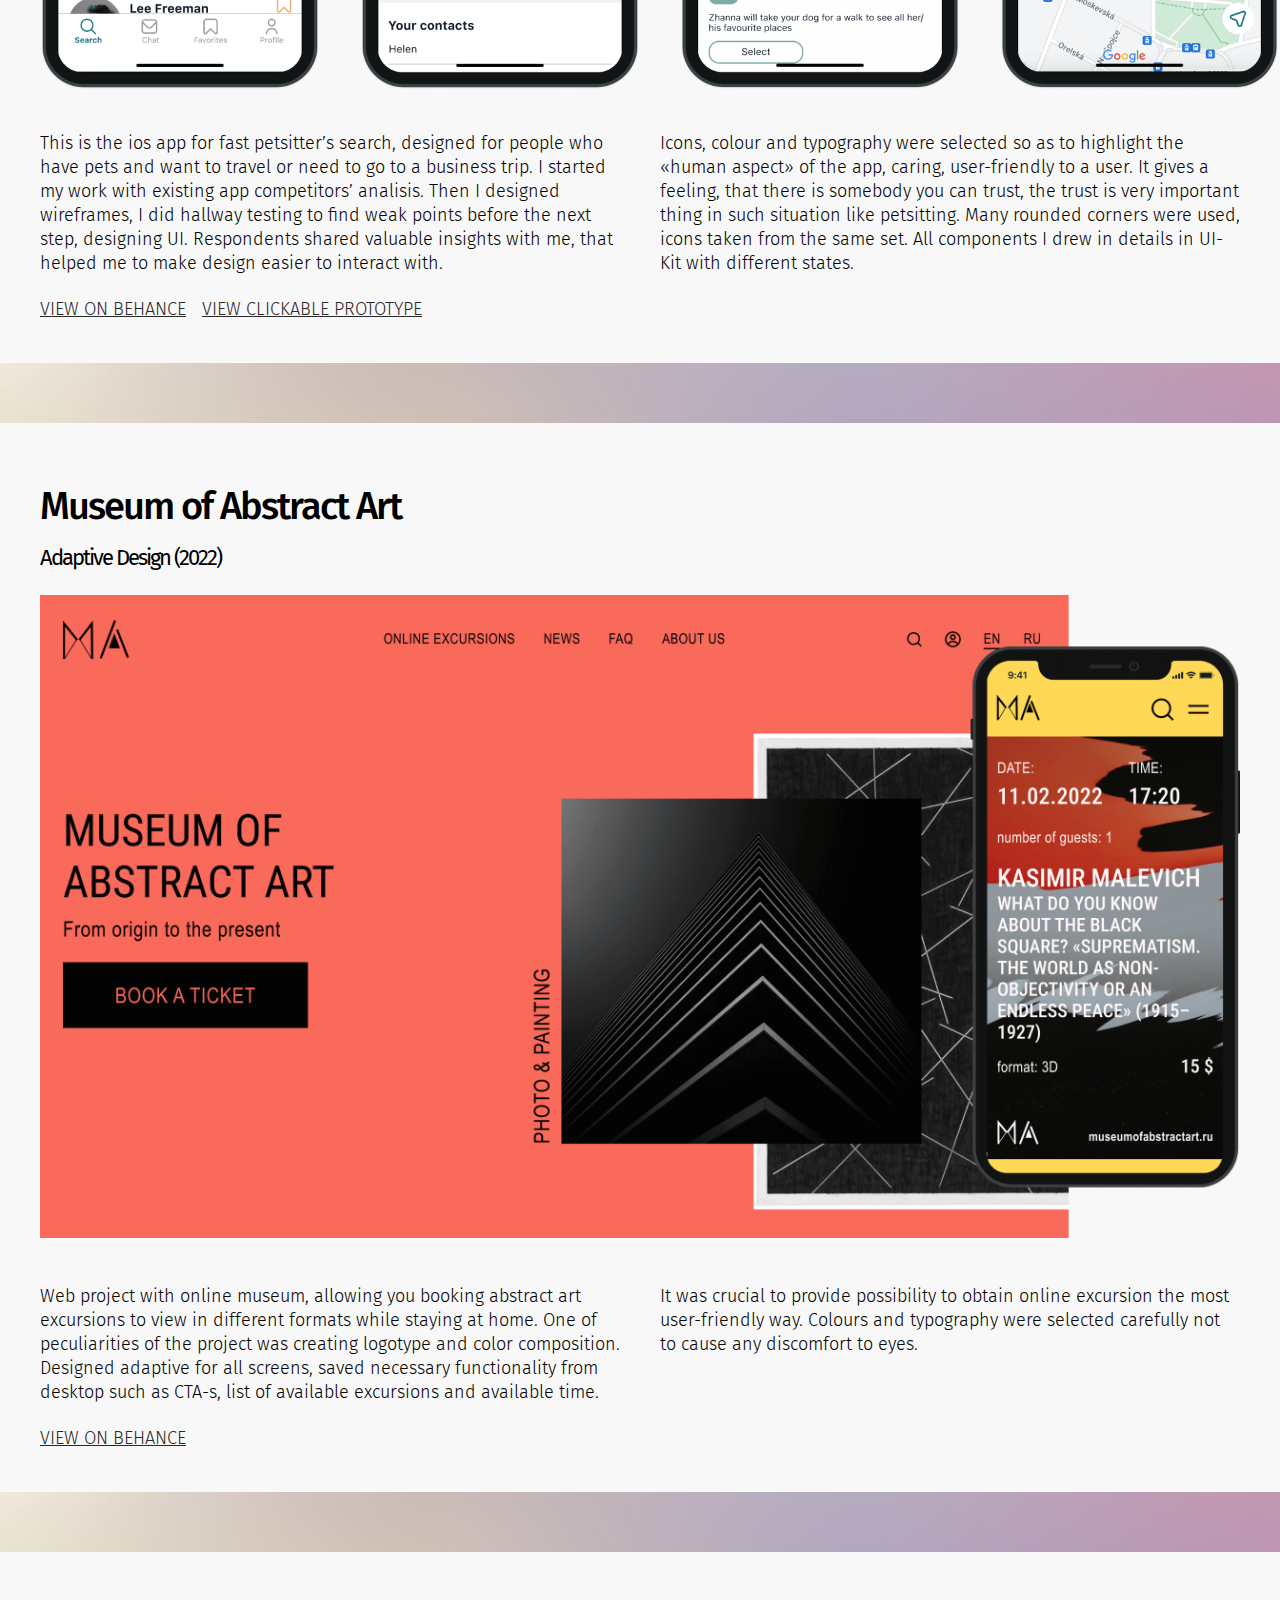
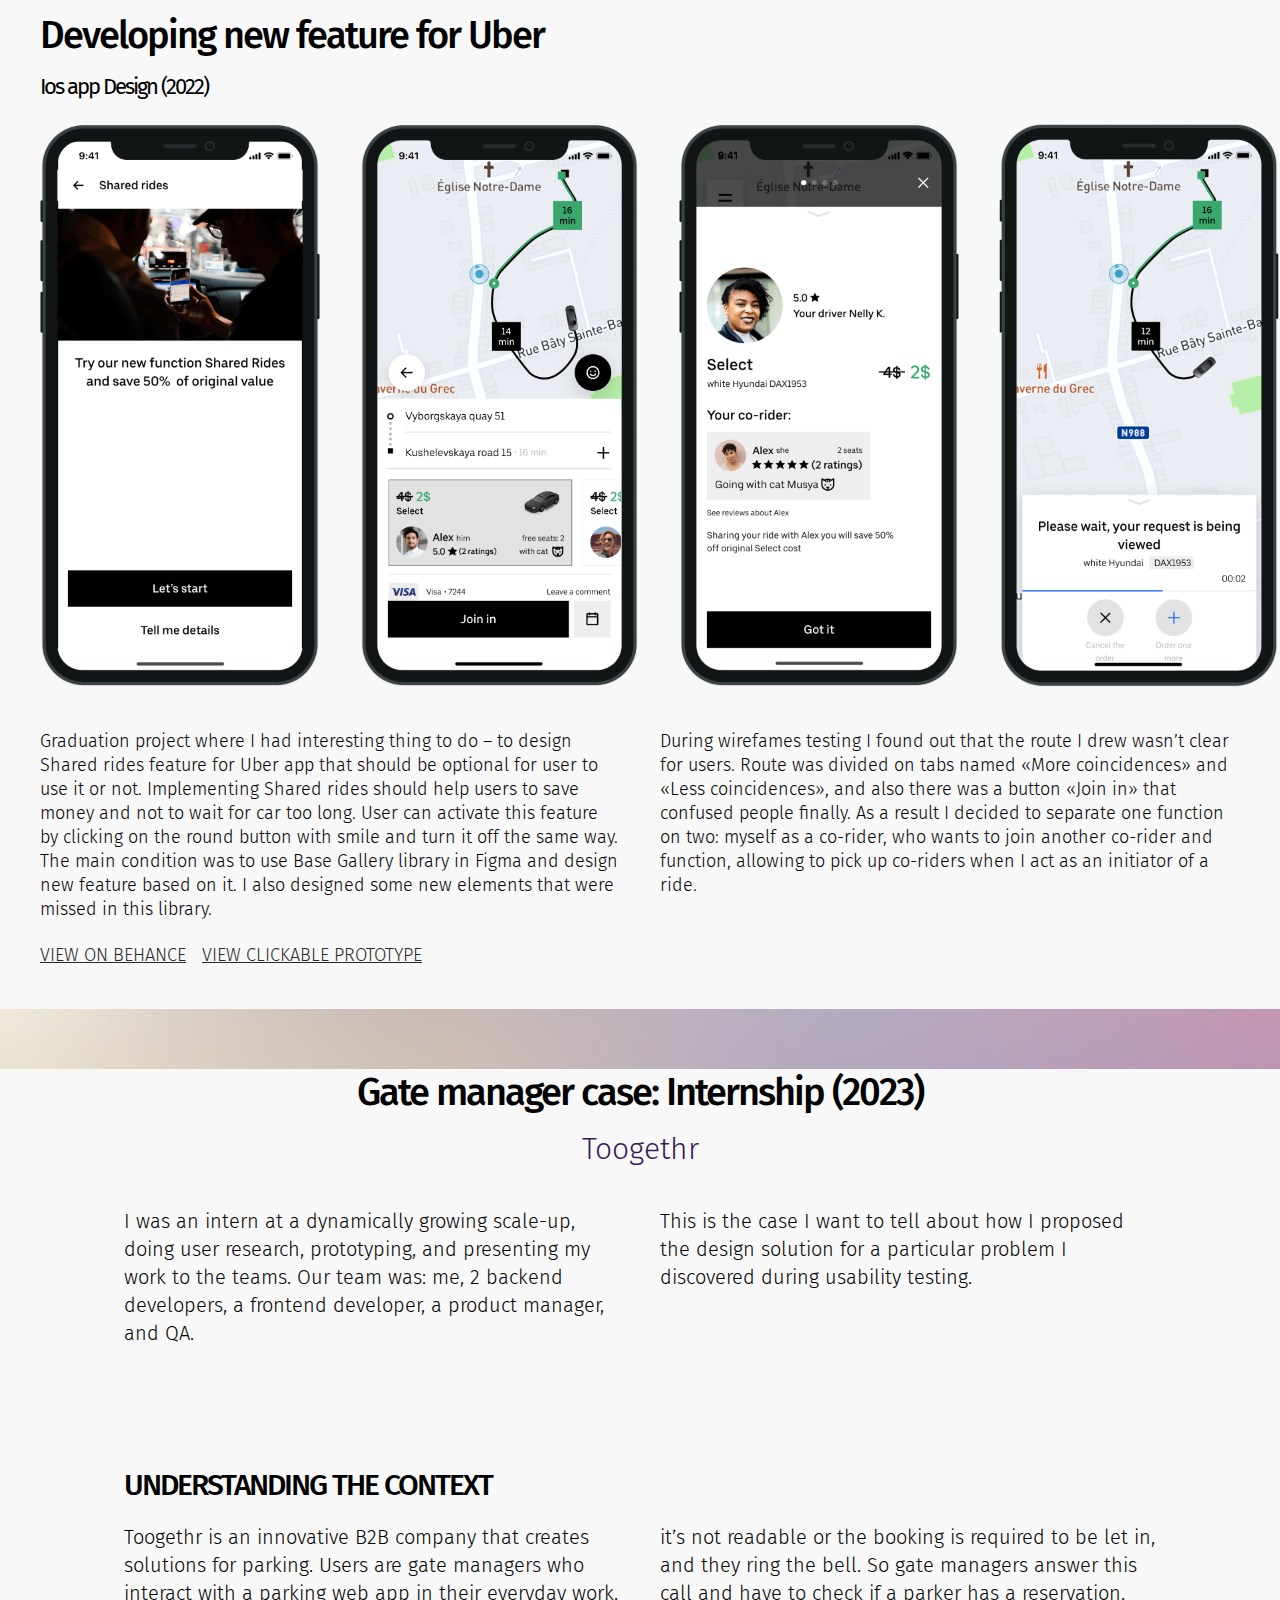
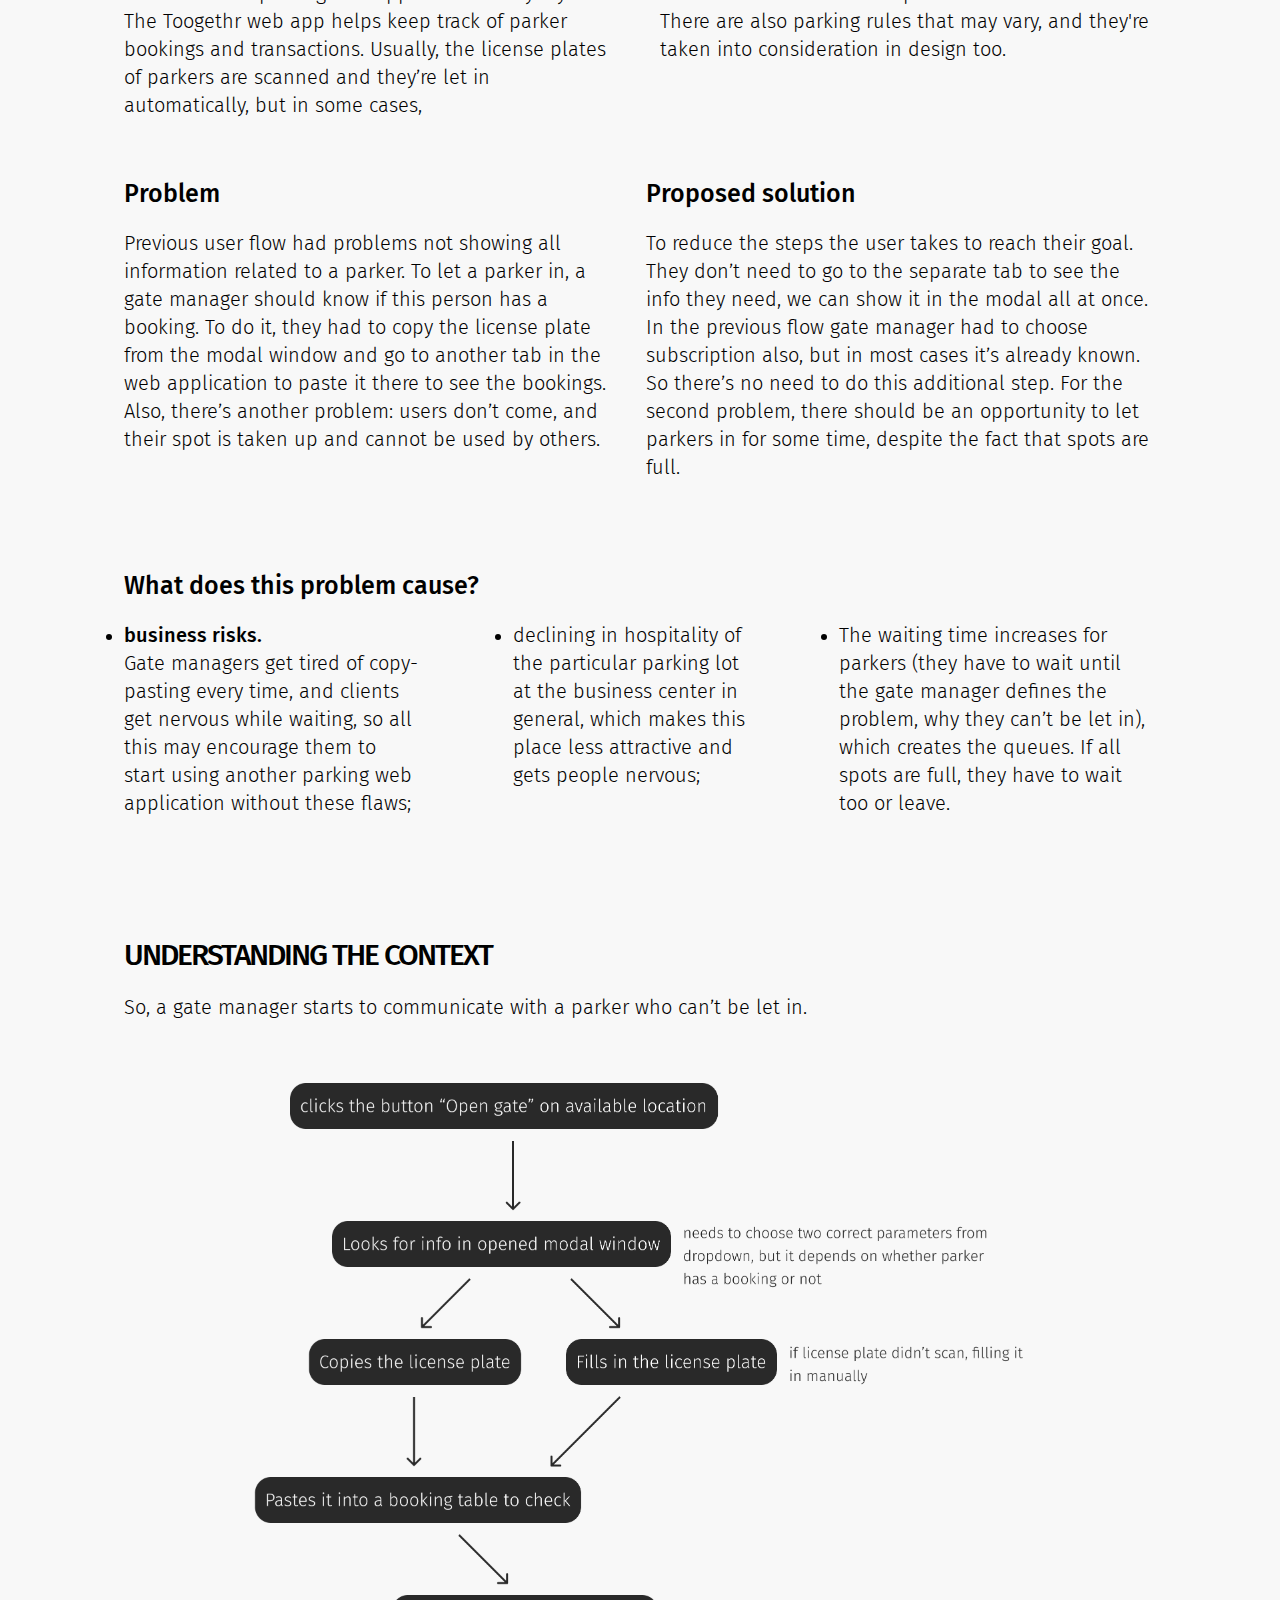
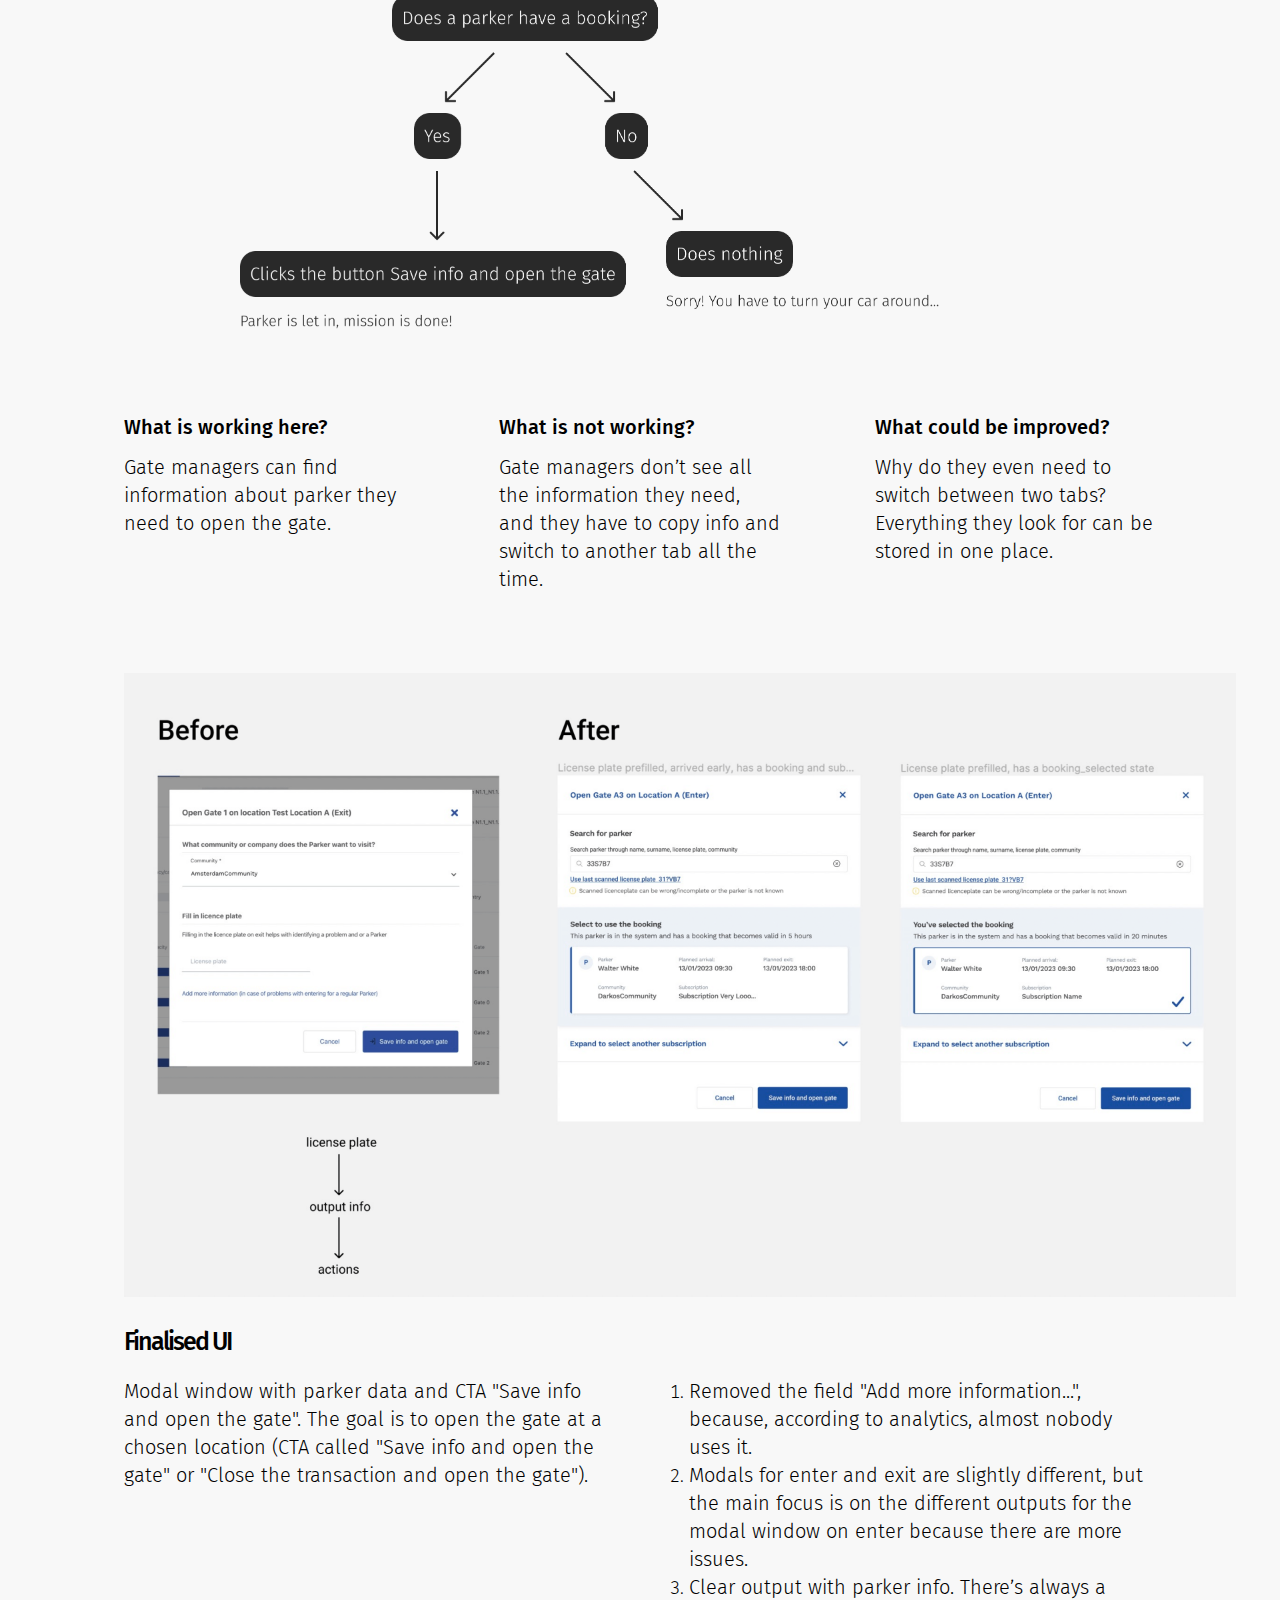
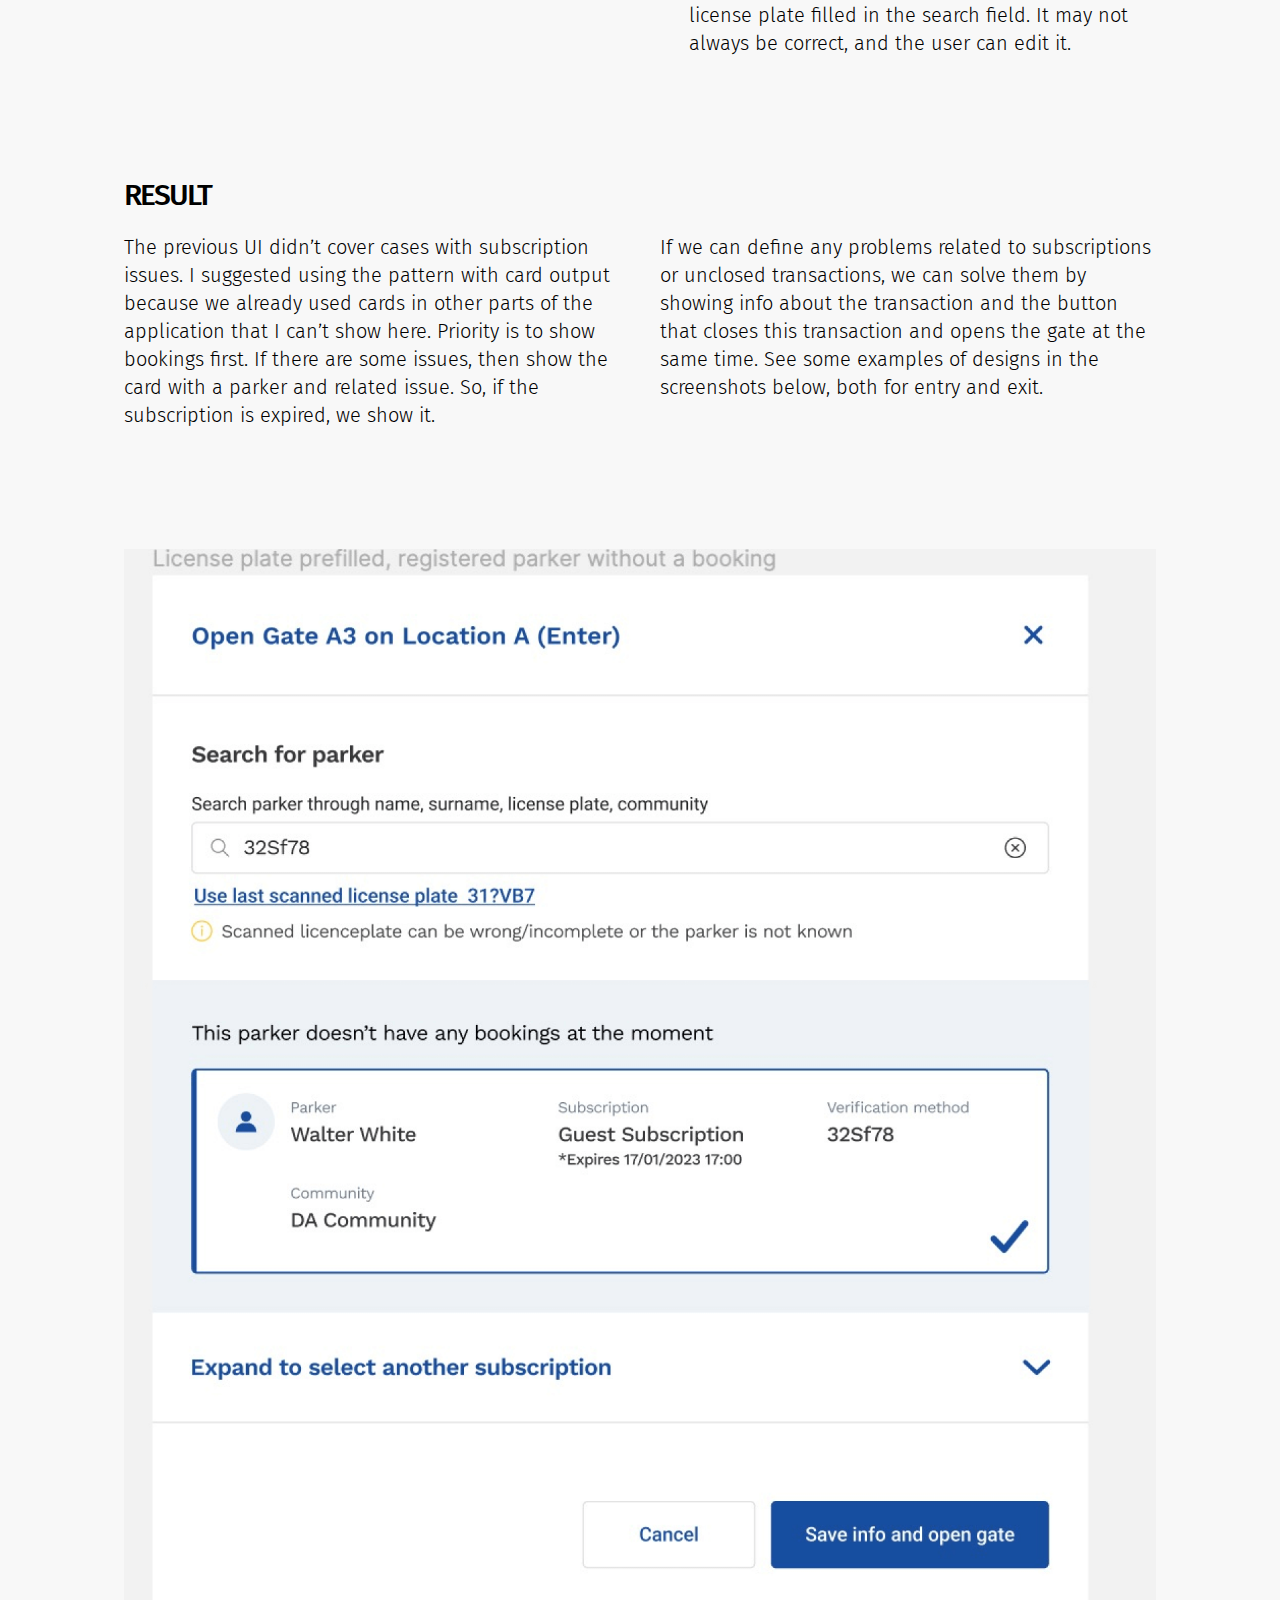
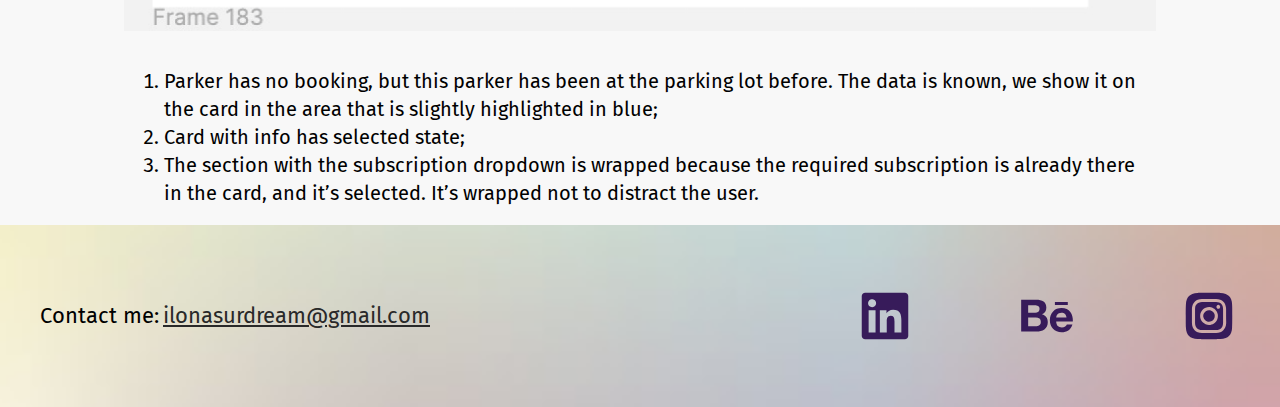
==== commit 9aa4e5c5: "Added content for the new case" ====
--- a/index.html
+++ b/index.html
@@ -5,7 +5,9 @@
   <meta http-equiv="X-UA-Compatible" content="IE=edge">
   <meta name="viewport" content="width=device-width, initial-scale=1.0">
   <title>Portfolio site</title>
-  <link rel="stylesheet" href="./fonts.css">
+  <link rel="preconnect" href="https://fonts.googleapis.com">
+  <link rel="preconnect" href="https://fonts.gstatic.com" crossorigin>
+  <link href="https://fonts.googleapis.com/css2?family=Fira+Sans:wght@300;400;500&display=swap" rel="stylesheet">
   <link rel="stylesheet" href="./main.css">
   <link rel="stylesheet" href="./media.css">
 </head>
@@ -29,51 +31,72 @@
         <div class="contacts">
           <ul class="socials-list">
             <li class="socials-item">
-              <a class="socials-link" href="https://www.linkedin.com/in/ilona-khomenko-47888281/">
-                <svg class="socials-icon" width="24" height="24" fill="none" xmlns="http://www.w3.org/2000/svg"><path d="M18.335 18.339H15.67v-4.177c0-.996-.02-2.278-1.39-2.278-1.389 0-1.601 1.084-1.601 2.205v4.25h-2.666V9.75h2.56v1.17h.035c.358-.674 1.228-1.387 2.528-1.387 2.7 0 3.2 1.778 3.2 4.091v4.715h-.001ZM7.003 8.575a1.546 1.546 0 0 1-1.287-2.409 1.548 1.548 0 1 1 1.286 2.409h.001Zm1.336 9.764H5.666V9.75H8.34v8.589h-.001ZM19.67 3H4.329C3.593 3 3 3.58 3 4.297v15.406C3 20.42 3.594 21 4.328 21h15.338C20.4 21 21 20.42 21 19.703V4.297C21 3.58 20.4 3 19.666 3h.004Z" fill="#000"/></svg>
-                <span class="socials-text">LinkedIn</span>
+              <a class="socials-link" href="https://www.linkedin.com/in/ilona-khomenko-47888281/" aria-label="LinkedIn" target="_blank" rel="noopener">
+                <svg width="62" height="62" viewBox="0 0 62 62" fill="none" xmlns="http://www.w3.org/2000/svg" aria-hidden="true">
+                  <path d="M47.3654 47.3758H40.4808V36.5852C40.4808 34.0122 40.4292 30.7003 36.89 30.7003C33.3017 30.7003 32.7541 33.5007 32.7541 36.3966V47.3758H25.8669V25.1875H32.4802V28.21H32.5707C33.4955 26.4688 35.743 24.6269 39.1013 24.6269C46.0763 24.6269 47.368 29.2201 47.368 35.1953V47.3758H47.3654ZM18.0911 22.1521C17.5655 22.1528 17.045 22.0497 16.5593 21.8488C16.0737 21.6479 15.6324 21.3532 15.2609 20.9814C14.8894 20.6097 14.5949 20.1682 14.3944 19.6824C14.1938 19.1967 14.0911 18.6761 14.0921 18.1505C14.0926 17.3596 14.3276 16.5866 14.7675 15.9292C15.2073 15.2719 15.8322 14.7597 16.5631 14.4575C17.294 14.1553 18.0982 14.0766 18.8738 14.2314C19.6494 14.3862 20.3617 14.7676 20.9206 15.3272C21.4795 15.8868 21.8599 16.5996 22.0137 17.3755C22.1675 18.1513 22.0878 18.9553 21.7847 19.6858C21.4815 20.4163 20.9686 21.0406 20.3107 21.4796C19.6527 21.9186 18.8794 22.1526 18.0885 22.1521H18.0911ZM21.5424 47.3758H14.6372V25.1875H21.545V47.3758H21.5424ZM50.8142 7.75H11.1832C9.28192 7.75 7.75 9.24833 7.75 11.1006V50.8994C7.75 52.7517 9.2845 54.25 11.1807 54.25H50.8038C52.7 54.25 54.25 52.7517 54.25 50.8994V11.1006C54.25 9.24833 52.7 7.75 50.8038 7.75H50.8116H50.8142Z" fill="#371B5A" />
+                </svg>                  
               </a>
             </li>
             <li class="socials-item">
-              <a class="socials-link" href="https://www.behance.net/ilonakhomenko">
-                <svg class="socials-icon" width="24" height="24" fill="none" xmlns="http://www.w3.org/2000/svg"><path d="M7.803 5.731c.589 0 1.119.051 1.605.155.483.103.895.273 1.243.508.343.235.611.547.804.939.187.387.28.871.28 1.443 0 .62-.14 1.138-.421 1.551-.283.414-.7.753-1.256 1.015.757.219 1.318.602 1.69 1.146.374.549.557 1.206.557 1.976 0 .625-.119 1.162-.358 1.613a3.11 3.11 0 0 1-.974 1.114 4.315 4.315 0 0 1-1.399.64 6.29 6.29 0 0 1-1.609.206H2V5.731h5.803Zm-.351 4.972c.48 0 .878-.114 1.192-.345.312-.228.463-.604.463-1.119 0-.286-.051-.522-.151-.707a1.114 1.114 0 0 0-.417-.428 1.683 1.683 0 0 0-.597-.215 3.609 3.609 0 0 0-.697-.061H4.71v2.875h2.742Zm.151 5.239c.267 0 .521-.023.76-.077.241-.052.455-.136.637-.261.182-.12.332-.283.44-.491.109-.206.162-.475.162-.798 0-.634-.179-1.085-.533-1.358-.355-.27-.831-.404-1.414-.404H4.71v3.39h2.893v-.001Zm8.565-.041c.367.358.896.538 1.584.538.493 0 .919-.125 1.278-.373.354-.249.57-.515.653-.79h2.155c-.346 1.072-.871 1.838-1.589 2.299-.709.463-1.572.693-2.58.693-.702 0-1.334-.113-1.9-.337a4.033 4.033 0 0 1-1.439-.958 4.37 4.37 0 0 1-.905-1.485 5.432 5.432 0 0 1-.32-1.899c0-.666.111-1.289.329-1.864a4.375 4.375 0 0 1 .934-1.493c.405-.42.885-.751 1.444-.994a4.634 4.634 0 0 1 1.858-.362c.754 0 1.413.146 1.979.44.549.28 1.025.685 1.39 1.182.363.493.622 1.058.783 1.691.161.632.217 1.292.171 1.983h-6.431c.001.704.238 1.371.606 1.729Zm2.812-4.681c-.291-.322-.783-.496-1.385-.496-.391 0-.714.065-.974.199-.238.12-.449.287-.62.491a1.77 1.77 0 0 0-.328.628 2.817 2.817 0 0 0-.111.587h3.982c-.058-.624-.272-1.085-.564-1.409Zm-3.918-4.663h4.989v1.215h-4.989V6.557Z" fill="#000"/></svg>
-                <span class="socials-text">Behance</span>
+              <a class="socials-link" href="https://www.behance.net/ilonakhomenko" aria-label="Behance" target="_blank" rel="noopener">
+                <svg width="62" height="62" viewBox="0 0 62 62" fill="none" xmlns="http://www.w3.org/2000/svg" aria-hidden="true">
+                  <path d="M20.1577 14.8047C21.6793 14.8047 23.0485 14.9364 24.304 15.2051C25.5517 15.4712 26.616 15.9104 27.515 16.5174C28.4011 17.1245 29.0935 17.9305 29.592 18.9432C30.0751 19.9429 30.3154 21.1933 30.3154 22.6709C30.3154 24.2726 29.9537 25.6108 29.2278 26.6777C28.4967 27.7472 27.4195 28.6229 25.9831 29.2998C27.9387 29.8655 29.388 30.8549 30.349 32.2603C31.3151 33.6785 31.7879 35.3758 31.7879 37.3649C31.7879 38.9795 31.4805 40.3668 30.863 41.5319C30.2681 42.6796 29.4049 43.6668 28.3469 44.4097C27.2509 45.1728 26.0268 45.7329 24.7328 46.063C23.3761 46.4192 21.9789 46.598 20.5762 46.5952H5.16663V14.8047H20.1577ZM19.251 27.649C20.491 27.649 21.5191 27.3545 22.3303 26.7578C23.1363 26.1688 23.5264 25.1974 23.5264 23.867C23.5264 23.1282 23.3946 22.5185 23.1363 22.0406C22.8846 21.5808 22.5121 21.1985 22.059 20.9349C21.5848 20.6537 21.0614 20.4652 20.5168 20.3795C19.9231 20.2688 19.3201 20.216 18.7162 20.2219H12.1675V27.649H19.251V27.649ZM19.641 41.1831C20.3308 41.1831 20.987 41.1237 21.6044 40.9842C22.227 40.8499 22.7798 40.6329 23.25 40.3099C23.7201 39.9999 24.1076 39.5789 24.3866 39.0415C24.6682 38.5094 24.8051 37.8144 24.8051 36.98C24.8051 35.3422 24.3427 34.1771 23.4282 33.4719C22.5111 32.7744 21.2815 32.4282 19.7754 32.4282H12.1675V41.1857H19.641V41.1831ZM41.7673 41.0772C42.7154 42.002 44.082 42.467 45.8593 42.467C47.1329 42.467 48.2334 42.1441 49.1608 41.5034C50.0753 40.8602 50.6333 40.173 50.8477 39.4626H56.4148C55.521 42.2319 54.1647 44.2108 52.3099 45.4017C50.4783 46.5978 48.2489 47.1919 45.6449 47.1919C43.8314 47.1919 42.1987 46.9 40.7365 46.3214C39.3331 45.7748 38.0648 44.9305 37.0191 43.8465C35.9907 42.7373 35.1956 41.4327 34.6812 40.0103C34.1157 38.4373 33.8358 36.776 33.8545 35.1045C33.8545 33.384 34.1413 31.7746 34.7045 30.2892C35.2391 28.8533 36.06 27.5411 37.1173 26.4323C38.1635 25.3473 39.4035 24.4922 40.8476 23.8644C42.3662 23.2258 44.0002 22.9074 45.6475 22.9293C47.5953 22.9293 49.2977 23.3064 50.7599 24.0659C52.1778 24.7909 53.4073 25.8364 54.3507 27.1194C55.2885 28.393 55.9575 29.8526 56.3735 31.4879C56.7894 33.1205 56.934 34.8255 56.8152 36.6106H40.2018C40.2044 38.4293 40.8166 40.1524 41.7673 41.0772V41.0772ZM49.0316 28.9846C48.2799 28.1528 47.0089 27.7033 45.4537 27.7033C44.4436 27.7033 43.6092 27.8712 42.9375 28.2174C42.3234 28.5275 41.7785 28.959 41.3359 29.4858C40.9471 29.964 40.6589 30.5158 40.4885 31.1081C40.3395 31.602 40.2434 32.1103 40.2018 32.6245H50.4886C50.3388 31.0125 49.786 29.8216 49.0316 28.9846V28.9846ZM38.9101 16.9385H51.7984V20.0773H38.9101V16.9385Z" fill="#371B5A" />
+                </svg>                  
               </a>
             </li>
             <li class="socials-item">
-              <a class="socials-link" href="https://www.instagram.com/ilona_lakritz/">
-                <svg class="socials-icon" width="24" height="24" fill="none" xmlns="http://www.w3.org/2000/svg"><path d="M12 9.768a2.232 2.232 0 1 0 0 4.463 2.232 2.232 0 0 0 0-4.463Zm8.937-2.205a5.876 5.876 0 0 0-.378-2.034 3.598 3.598 0 0 0-2.088-2.088 5.877 5.877 0 0 0-2.034-.378C15.276 3 14.934 3 12 3s-3.276 0-4.437.063a5.877 5.877 0 0 0-2.034.378 3.6 3.6 0 0 0-2.088 2.088 5.877 5.877 0 0 0-.378 2.034C3 8.724 3 9.066 3 12s0 3.276.063 4.437c.01.697.137 1.388.378 2.043.18.474.46.903.819 1.26a3.5 3.5 0 0 0 1.269.819c.65.245 1.339.373 2.034.378C8.724 21 9.066 21 12 21s3.276 0 4.437-.063a5.876 5.876 0 0 0 2.034-.378c.477-.177.91-.457 1.269-.819.36-.357.64-.786.819-1.26a5.941 5.941 0 0 0 .378-2.043C21 15.276 21 14.934 21 12s0-3.276-.063-4.437Zm-2.286 7.2a5.157 5.157 0 0 1-.351 1.62 3.474 3.474 0 0 1-1.917 1.917 5.158 5.158 0 0 1-1.629.315H9.246a5.158 5.158 0 0 1-1.629-.315 3.159 3.159 0 0 1-1.179-.774 3.16 3.16 0 0 1-.738-1.143 4.94 4.94 0 0 1-.306-1.629V9.246c.01-.556.113-1.107.306-1.629.166-.446.43-.85.774-1.179A3.231 3.231 0 0 1 7.617 5.7a5.157 5.157 0 0 1 1.629-.315h5.508a5.157 5.157 0 0 1 1.629.315c.446.166.85.43 1.179.774.326.323.578.713.738 1.143.192.522.299 1.073.315 1.629V12c0 1.854.063 2.043.036 2.754v.009Zm-1.44-6.696a2.142 2.142 0 0 0-1.269-1.269A3.6 3.6 0 0 0 14.7 6.6H9.3a3.6 3.6 0 0 0-1.242.234 2.142 2.142 0 0 0-1.269 1.224c-.13.4-.195.82-.189 1.242v5.4c.009.424.088.844.234 1.242a2.142 2.142 0 0 0 1.269 1.269c.384.141.788.22 1.197.234h5.4a3.602 3.602 0 0 0 1.242-.234 2.143 2.143 0 0 0 1.269-1.269c.15-.397.23-.817.234-1.242V9.3c0-.425-.08-.846-.234-1.242v.009ZM12 15.438A3.429 3.429 0 0 1 8.571 12 3.438 3.438 0 1 1 12 15.438Zm3.6-6.201a.81.81 0 0 1 0-1.611.81.81 0 0 1 0 1.611Z" fill="#000"/></svg>
-                <span class="socials-text">Instagram</span>
+              <a class="socials-link" href="https://www.instagram.com/ilona_lakritz/" aria-label="Instagram" target="_blank" rel="noopener">
+                <svg width="62" height="62" viewBox="0 0 62 62" fill="none" xmlns="http://www.w3.org/2000/svg" aria-hidden="true">
+                  <path d="M31 25.234C29.8596 25.234 28.7448 25.5722 27.7966 26.2057C26.8484 26.8393 26.1093 27.7398 25.6729 28.7934C25.2365 29.847 25.1223 31.0064 25.3448 32.1249C25.5673 33.2434 26.1164 34.2708 26.9228 35.0772C27.7292 35.8836 28.7566 36.4327 29.8751 36.6552C30.9936 36.8777 32.153 36.7635 33.2066 36.3271C34.2602 35.8907 35.1607 35.1516 35.7943 34.2034C36.4278 33.2552 36.766 32.1404 36.766 31C36.766 30.2428 36.6169 29.493 36.3271 28.7934C36.0373 28.0939 35.6126 27.4582 35.0772 26.9228C34.5418 26.3874 33.9061 25.9627 33.2066 25.6729C32.507 25.3831 31.7572 25.234 31 25.234V25.234ZM54.0873 19.5378C54.075 17.7423 53.7444 15.9632 53.1108 14.2833C52.6441 13.0539 51.922 11.9375 50.9922 11.0078C50.0625 10.078 48.9461 9.35592 47.7168 8.88925C46.0368 8.2556 44.2577 7.92498 42.4623 7.91275C39.463 7.75 38.5795 7.75 31 7.75C23.4205 7.75 22.537 7.75 19.5378 7.91275C17.7423 7.92498 15.9632 8.2556 14.2833 8.88925C13.0539 9.35592 11.9375 10.078 11.0078 11.0078C10.078 11.9375 9.35592 13.0539 8.88925 14.2833C8.2556 15.9632 7.92498 17.7423 7.91275 19.5378C7.75 22.537 7.75 23.4205 7.75 31C7.75 38.5795 7.75 39.463 7.91275 42.4623C7.93778 44.264 8.26795 46.0485 8.88925 47.74C9.35385 48.9637 10.0753 50.0736 11.005 50.995C11.9308 51.9304 13.0496 52.6524 14.2833 53.1108C15.9632 53.7444 17.7423 54.075 19.5378 54.0873C22.537 54.25 23.4205 54.25 31 54.25C38.5795 54.25 39.463 54.25 42.4623 54.0873C44.2577 54.075 46.0368 53.7444 47.7168 53.1108C48.9504 52.6524 50.0692 51.9304 50.995 50.995C51.9247 50.0736 52.6462 48.9637 53.1108 47.74C53.7438 46.0518 54.0743 44.2652 54.0873 42.4623C54.25 39.463 54.25 38.5795 54.25 31C54.25 23.4205 54.25 22.537 54.0873 19.5378V19.5378ZM48.1817 38.1377C48.1071 39.5725 47.8009 40.9858 47.275 42.3228C46.8236 43.438 46.1526 44.4511 45.3019 45.3019C44.4511 46.1526 43.438 46.8236 42.3228 47.275C40.9731 47.7716 39.552 48.0464 38.1145 48.0888H23.8855C22.448 48.0464 21.0269 47.7716 19.6773 47.275C18.5243 46.8465 17.4831 46.163 16.6315 45.2755C15.7891 44.4414 15.1385 43.4338 14.725 42.3228C14.2264 40.9745 13.9592 39.5518 13.9345 38.1145V23.8855C13.9592 22.4482 14.2264 21.0255 14.725 19.6773C15.1535 18.5243 15.837 17.4831 16.7245 16.6315C17.5623 15.7936 18.5688 15.1437 19.6773 14.725C21.0269 14.2284 22.448 13.9536 23.8855 13.9113H38.1145C39.552 13.9536 40.9731 14.2284 42.3228 14.725C43.4757 15.1535 44.5169 15.837 45.3685 16.7245C46.2109 17.5586 46.8615 18.5662 47.275 19.6773C47.7716 21.0269 48.0464 22.448 48.0888 23.8855V31C48.0888 35.7895 48.2515 36.2778 48.1817 38.1145V38.1377ZM44.4618 20.8398C44.1849 20.0887 43.7485 19.4067 43.1825 18.8407C42.6165 18.2748 41.9345 17.8383 41.1835 17.5615C40.1523 17.2041 39.0662 17.0309 37.975 17.05H24.025C22.9282 17.0607 21.842 17.2654 20.8165 17.6545C20.077 17.9188 19.4022 18.3374 18.837 18.8826C18.2717 19.4278 17.829 20.087 17.5383 20.8165C17.2006 21.852 17.0357 22.936 17.05 24.025V37.975C17.0731 39.0705 17.2773 40.1547 17.6545 41.1835C17.9313 41.9345 18.3678 42.6165 18.9337 43.1825C19.4997 43.7485 20.1817 44.1849 20.9328 44.4618C21.9247 44.8266 22.9686 45.0306 24.025 45.0662H37.975C39.0718 45.0555 40.158 44.8509 41.1835 44.4618C41.9345 44.1849 42.6165 43.7485 43.1825 43.1825C43.7485 42.6165 44.1849 41.9345 44.4618 41.1835C44.8509 40.158 45.0555 39.0718 45.0662 37.975V24.025C45.0669 22.9271 44.8619 21.8389 44.4618 20.8165V20.8398ZM31 39.8815C29.8348 39.8815 28.681 39.6516 27.6047 39.205C26.5285 38.7584 25.5509 38.1038 24.728 37.2788C23.9052 36.4537 23.2532 35.4745 22.8094 34.397C22.3656 33.3196 22.1387 32.1652 22.1417 31C22.1418 29.2424 22.6632 27.5244 23.6402 26.0633C24.6171 24.6022 26.0056 23.4639 27.6298 22.7924C29.2541 22.1208 31.041 21.9463 32.7645 22.2909C34.488 22.6355 36.0705 23.4837 37.3116 24.7281C38.5528 25.9725 39.3969 27.5572 39.7369 29.2816C40.077 31.006 39.8978 32.7925 39.222 34.4149C38.5462 36.0374 37.4042 37.4229 35.9406 38.396C34.477 39.3691 32.7576 39.8861 31 39.8815V39.8815ZM40.3 23.8623C39.786 23.8078 39.3104 23.5652 38.9647 23.181C38.619 22.7967 38.4278 22.2982 38.4278 21.7814C38.4278 21.2645 38.619 20.766 38.9647 20.3818C39.3104 19.9976 39.786 19.7549 40.3 19.7005C40.814 19.7549 41.2896 19.9976 41.6353 20.3818C41.981 20.766 42.1722 21.2645 42.1722 21.7814C42.1722 22.2982 41.981 22.7967 41.6353 23.181C41.2896 23.5652 40.814 23.8078 40.3 23.8623Z" fill="#371B5A"/>
+                </svg>                  
               </a>
             </li>
           </ul>
-          <p class="email-item">Contact me: <a href="mailto:ilonasurdream@gmail.com">ilonasurdream@gmail.com</a></p>
+          <p class="email-item">Contact me:&nbsp; <a href="mailto:ilonasurdream@gmail.com">ilonasurdream@gmail.com</a></p>
         </div>
         <div class="projects">
           <div class="project-first">
             <span class="subject">Work:</span>
             <div class="project-wrap">
-              <ul class="project-list">
-                <li class="project-item">Frontend developer (08/2019 – 11/2021)</li>
-              </ul>
-              <span class="project-place">Travelask</span>
+              <div class="list-wrap">
+                <ul class="project-list">
+                  <li class="project-item">Ux designer intern (11/2022 – 04/2023)</li>
+                </ul>
+                <span class="project-place">Toogethr</span>
+              </div>
+              <div class="list-wrap">
+                <ul class="project-list">
+                  <li class="project-item">Frontend developer (08/2019 – 11/2021)</li>
+                </ul>
+                <span class="project-place">Travelask</span>
+              </div> 
             </div>
           </div>
           <div class="project-second">
             <span class="subject">Projects:</span>
             <div class="project-wrap">
-              <ul class="project-list">
-                <li class="project-item">
-                  <a class="project-link project-link--pb" href="#pet-booking">Pet booking: Ios app Design&nbsp;(2022)</a>
-                </li>
-                <li class="project-item">
-                  <a class="project-link project-link--abstract" href="#abstract">Museum&nbsp; of Abstract Art: Adaptive Design&nbsp;(2022)</a>
-                </li>
-                <li class="project-item">
-                  <a class="project-link project-link--uber" href="#uber">Developing new feature for Uber: ios app design&nbsp;(2022)</a>
-                </li>
-              </ul>
-              <span class="project-place">Yandex Practicum</span>
+              <div class="list-wrap">
+                <ul class="project-list">
+                  <li class="project-item">
+                    <a class="project-link project-link--toogethr" href="#">Gate manager case: Internship&nbsp;(2023)</a>
+                  </li>
+                </ul>
+                <span class="project-place">Toogethr</span>
+              </div>
+              <div class="list-wrap">
+                <ul class="project-list">
+                  <li class="project-item">
+                    <a class="project-link project-link--pb" href="#pet-booking">Pet booking: Ios app Design&nbsp;(2022)</a>
+                  </li>
+                  <li class="project-item">
+                    <a class="project-link project-link--abstract" href="#abstract">Museum&nbsp; of Abstract Art: Adaptive Design&nbsp;(2022)</a>
+                  </li>
+                  <li class="project-item">
+                    <a class="project-link project-link--uber" href="#uber">Developing new feature for Uber: ios app design&nbsp;(2022)</a>
+                  </li>
+                </ul>
+                <span class="project-place">Yandex Practicum</span>
+              </div>
             </div>
           </div>
         </div>
@@ -157,26 +180,166 @@
           class="behance-link">View clickable prototype</a>
         </div>
       </section>
+      <section class="section secondary-section">
+        <h2 class="second-heading">Gate manager case: Internship (2023)</h2>
+        <div class="project-place">Toogethr</div>
+        <div class="text-container mb-120">
+          <p class="main-text">I was an intern at a dynamically growing scale-up, doing user research, prototyping, and presenting
+            my work to the teams. Our team was: me, 2 backend developers, a frontend developer, a product manager, and QA.
+          </p>
+          <p class="main-text">This is the case I want to tell about how I proposed the design solution for a particular problem I discovered during usability testing.</p>
+        </div>
+        <h3 class="third-heading">Understanding the context</h3> 
+        <div class="text-container mb-60">
+          <p class="main-text">Toogethr is an innovative B2B company that creates solutions for parking. Users are gate managers who
+            interact with a parking web app in their everyday work. The Toogethr web app helps keep track of parker bookings and
+            transactions. Usually, the license plates of parkers are scanned and they’re let in automatically, but in some cases,
+          </p>
+          <p class="main-text">it’s not readable or the booking is required to be let in, and they ring the bell. So gate managers
+            answer this call and have to check if a parker has a reservation. There are also parking rules that may vary, and they're
+            taken into consideration in design too.
+          </p>
+        </div>
+        <div class="text-container mb-90">
+          <div class="paragraph">
+            <b class="subcaption">Problem</b>
+            <p class="main-text">Previous user flow had problems not showing all information related to a parker. To let a parker in,
+              a gate manager should know if this person has a booking. To do it, they had to copy the license plate from the modal window
+              and go to another tab in the web application to paste it there to see the bookings. Also, there’s another problem: users
+              don’t come, and their spot is taken up and cannot be used by others.
+            </p>
+          </div>
+          <div class="paragraph">
+            <b class="subcaption">Proposed solution</b>
+            <p class="main-text">To reduce the steps the user takes to reach their goal. They don’t need to go to the separate tab to
+              see the info they need, we can show it in the modal all at once. In the previous flow gate manager had to choose subscription
+              also, but in most cases it’s already known. So there’s no need to do this additional step. For the second problem, there
+              should be an opportunity to let parkers in for some time, despite the fact that spots are full.
+            </p>
+          </div>
+        </div>
+        <div class="secondary-list-section">
+          <b class="subcaption">What does this problem cause?</b>
+          <ul class="secondary-list">
+            <li class="secondary-list-item">
+              <b class="text-bold">business risks.</b>
+              <p class="main-text">Gate managers get tired of copy-pasting every time, and clients get nervous while waiting, so all this
+                may encourage them to start using another parking web application without these flaws;
+              </p>
+            </li>
+            <li class="secondary-list-item">
+              <p class="main-text">declining in hospitality of the particular parking lot at the business center in general, which
+                makes this place less attractive and gets people nervous;
+              </p>
+            </li>
+            <li class="secondary-list-item">
+              <p class="main-text">The waiting time increases for parkers (they have to wait until the gate manager defines the problem,
+                why they can’t be let in), which creates the queues. If all spots are full, they have to wait too or leave.
+              </p>
+            </li>
+          </ul>  
+        </div>
+        <div class="user-flow-section">
+          <h3 class="third-heading">Understanding the context</h3> 
+          <p class="main-text">So, a gate manager starts to communicate with a parker who can’t be let in.</p>
+          <div class="user-flow-wrap">
+            <img src="./images/user-flow.png" width="288" height="306" alt="User flow of a gate manager" class="user-flow-image">
+          </div>
+          <ul class="secondary-list non-dots">
+            <li class="secondary-list-item">
+              <b class="text-bold margin">What is working here?</b>
+              <p class="main-text">Gate managers can find information about parker they need to open the gate.</p>
+            </li>
+            <li class="secondary-list-item">
+              <b class="text-bold margin">What is not working?</b>
+              <p class="main-text">Gate managers don’t see all the information they need, and they have to copy info and switch to
+                another tab all the time.
+              </p>
+            </li>
+            <li class="secondary-list-item">
+              <b class="text-bold margin">What could be improved?</b>
+              <p class="main-text">Why do they even need to switch between two tabs? Everything they look for can be stored in one place.</p>
+            </li>
+          </ul>
+          <div class="finalized-wrap">
+            <img src="./images/before_mob.png" width="288" height="501" alt="image before" class="image before-image-mob">
+            <img src="./images/after1_mob.png" width="288" height="393" alt="image after unselected card" class="image after-image1-mob">
+            <img src="./images/after2_mob.png" width="288" height="330" alt="image after selected card" class="image after-image2-mob">
+            <img src="./images/before_after.png" width="1112" height="624" alt="image before and after" class="before-after-image">
+          </div>
+        </div>
+        <div class="finalized-aection">
+          <h4 class="fourth-heading">Finalised UI</h4>
+          <div class="text-container">
+            <p class="main-text">Modal window with parker data and CTA "Save info and open the gate". The goal is to open the gate at a chosen location
+            (CTA called "Save info and open the gate" or "Close the transaction and open the gate").</p>
+            <ol class="finalized-list">
+              <li class="finalized-list-item">
+                <p class="main-text">Removed the field "Add more information...", because, according to analytics, almost nobody uses it.</p>
+              </li>
+              <li class="finalized-list-item">
+                <p class="main-text">Modals for enter and exit are slightly different, but the main focus is on the different outputs for the modal window on enter because there are more issues.</p>
+              </li>
+              <li class="finalized-list-item">
+                <p class="main-text">Clear output with parker info. There’s always a license plate filled in the search field. It may not always be correct, and the user can edit it.</p>
+              </li>
+            </ol>
+          </div> 
+        </div>
+        <div class="result-section">
+          <h3 class="third-heading">Result</h3>
+          <div class="text-container mb-120">
+            <p class="main-text">The previous UI didn’t cover cases with subscription issues. I suggested using the pattern with card output
+              because we already used cards in other parts of the application that I can’t show here. Priority is to show bookings first.
+              If there are some issues, then show the card with a parker and related issue. So, if the subscription is expired, we show it.
+            </p>
+            <p class="main-text">If we can define any problems related to subscriptions or unclosed transactions, we can solve them by
+              showing info about the transaction and the button that closes this transaction and opens the gate at the same time. See
+              some examples of designs in the screenshots below, both for entry and exit.
+            </p>
+          </div>
+          <div class="mb-120">
+            <img src="./images/registered_mob.png" width="288" height="739" alt="View of a parker without booking" class="image image-registered-mob">
+            <img src="./images/registered.png" width="1014" height="1064" alt="View of a parker without booking" class="image-registered-desktop">
+            <ol class="result-list-item">
+              <li class="result-list-item">
+                <p class="main-text fw">Parker has no booking, but this parker has been at the parking lot before. The data is known,
+                  we show it on the card in the area that is slightly highlighted in blue;</p>
+              </li>
+              <li class="result-list-item">
+                <p class="main-text fw">Card with info has selected state;</p>
+              </li>
+              <li class="result-list-item">
+                <p class="main-text fw">The section with the subscription dropdown is wrapped because the required subscription is already
+                  there in the card, and it’s selected. It’s wrapped not to distract the user.</p>
+              </li>
+            </ol>
+          </div>
+        </div>
+      </section>
     </div>
   </main>
   <footer>
     <ul class="footer-list">
       <li class="footer-item">
-        <a class="footer-link" href="https://www.linkedin.com/in/ilona-khomenko-47888281/">
-          <svg class="footer-icon" width="24" height="24" fill="none" xmlns="http://www.w3.org/2000/svg"><path d="M18.335 18.339H15.67v-4.177c0-.996-.02-2.278-1.39-2.278-1.389 0-1.601 1.084-1.601 2.205v4.25h-2.666V9.75h2.56v1.17h.035c.358-.674 1.228-1.387 2.528-1.387 2.7 0 3.2 1.778 3.2 4.091v4.715h-.001ZM7.003 8.575a1.546 1.546 0 0 1-1.287-2.409 1.548 1.548 0 1 1 1.286 2.409h.001Zm1.336 9.764H5.666V9.75H8.34v8.589h-.001ZM19.67 3H4.329C3.593 3 3 3.58 3 4.297v15.406C3 20.42 3.594 21 4.328 21h15.338C20.4 21 21 20.42 21 19.703V4.297C21 3.58 20.4 3 19.666 3h.004Z" fill="#000"/></svg>
-          <span class="footer-text">LinkedIn</span>
+        <a class="footer-link" href="https://www.linkedin.com/in/ilona-khomenko-47888281/" aria-label="LinkedIn" target="_blank" rel="noopener">
+          <svg width="62" height="62" viewBox="0 0 62 62" fill="none" xmlns="http://www.w3.org/2000/svg" aria-hidden="true">
+            <path d="M47.3654 47.3758H40.4808V36.5852C40.4808 34.0122 40.4292 30.7003 36.89 30.7003C33.3017 30.7003 32.7541 33.5007 32.7541 36.3966V47.3758H25.8669V25.1875H32.4802V28.21H32.5707C33.4955 26.4688 35.743 24.6269 39.1013 24.6269C46.0763 24.6269 47.368 29.2201 47.368 35.1953V47.3758H47.3654ZM18.0911 22.1521C17.5655 22.1528 17.045 22.0497 16.5593 21.8488C16.0737 21.6479 15.6324 21.3532 15.2609 20.9814C14.8894 20.6097 14.5949 20.1682 14.3944 19.6824C14.1938 19.1967 14.0911 18.6761 14.0921 18.1505C14.0926 17.3596 14.3276 16.5866 14.7675 15.9292C15.2073 15.2719 15.8322 14.7597 16.5631 14.4575C17.294 14.1553 18.0982 14.0766 18.8738 14.2314C19.6494 14.3862 20.3617 14.7676 20.9206 15.3272C21.4795 15.8868 21.8599 16.5996 22.0137 17.3755C22.1675 18.1513 22.0878 18.9553 21.7847 19.6858C21.4815 20.4163 20.9686 21.0406 20.3107 21.4796C19.6527 21.9186 18.8794 22.1526 18.0885 22.1521H18.0911ZM21.5424 47.3758H14.6372V25.1875H21.545V47.3758H21.5424ZM50.8142 7.75H11.1832C9.28192 7.75 7.75 9.24833 7.75 11.1006V50.8994C7.75 52.7517 9.2845 54.25 11.1807 54.25H50.8038C52.7 54.25 54.25 52.7517 54.25 50.8994V11.1006C54.25 9.24833 52.7 7.75 50.8038 7.75H50.8116H50.8142Z" fill="#371B5A" />
+          </svg>
         </a>
       </li>
       <li class="footer-item">
-        <a class="footer-link" href="https://www.behance.net/ilonakhomenko">
-          <svg class="footer-icon" width="24" height="24" fill="none" xmlns="http://www.w3.org/2000/svg"><path d="M7.803 5.731c.589 0 1.119.051 1.605.155.483.103.895.273 1.243.508.343.235.611.547.804.939.187.387.28.871.28 1.443 0 .62-.14 1.138-.421 1.551-.283.414-.7.753-1.256 1.015.757.219 1.318.602 1.69 1.146.374.549.557 1.206.557 1.976 0 .625-.119 1.162-.358 1.613a3.11 3.11 0 0 1-.974 1.114 4.315 4.315 0 0 1-1.399.64 6.29 6.29 0 0 1-1.609.206H2V5.731h5.803Zm-.351 4.972c.48 0 .878-.114 1.192-.345.312-.228.463-.604.463-1.119 0-.286-.051-.522-.151-.707a1.114 1.114 0 0 0-.417-.428 1.683 1.683 0 0 0-.597-.215 3.609 3.609 0 0 0-.697-.061H4.71v2.875h2.742Zm.151 5.239c.267 0 .521-.023.76-.077.241-.052.455-.136.637-.261.182-.12.332-.283.44-.491.109-.206.162-.475.162-.798 0-.634-.179-1.085-.533-1.358-.355-.27-.831-.404-1.414-.404H4.71v3.39h2.893v-.001Zm8.565-.041c.367.358.896.538 1.584.538.493 0 .919-.125 1.278-.373.354-.249.57-.515.653-.79h2.155c-.346 1.072-.871 1.838-1.589 2.299-.709.463-1.572.693-2.58.693-.702 0-1.334-.113-1.9-.337a4.033 4.033 0 0 1-1.439-.958 4.37 4.37 0 0 1-.905-1.485 5.432 5.432 0 0 1-.32-1.899c0-.666.111-1.289.329-1.864a4.375 4.375 0 0 1 .934-1.493c.405-.42.885-.751 1.444-.994a4.634 4.634 0 0 1 1.858-.362c.754 0 1.413.146 1.979.44.549.28 1.025.685 1.39 1.182.363.493.622 1.058.783 1.691.161.632.217 1.292.171 1.983h-6.431c.001.704.238 1.371.606 1.729Zm2.812-4.681c-.291-.322-.783-.496-1.385-.496-.391 0-.714.065-.974.199-.238.12-.449.287-.62.491a1.77 1.77 0 0 0-.328.628 2.817 2.817 0 0 0-.111.587h3.982c-.058-.624-.272-1.085-.564-1.409Zm-3.918-4.663h4.989v1.215h-4.989V6.557Z" fill="#000"/></svg>
-          <span class="footer-text">Behance</span>
+        <a class="footer-link" href="https://www.behance.net/ilonakhomenko" aria-label="Behance" target="_blank" rel="noopener">
+          <svg width="62" height="62" viewBox="0 0 62 62" fill="none" xmlns="http://www.w3.org/2000/svg" aria-hidden="true">
+            <path d="M20.1577 14.8047C21.6793 14.8047 23.0485 14.9364 24.304 15.2051C25.5517 15.4712 26.616 15.9104 27.515 16.5174C28.4011 17.1245 29.0935 17.9305 29.592 18.9432C30.0751 19.9429 30.3154 21.1933 30.3154 22.6709C30.3154 24.2726 29.9537 25.6108 29.2278 26.6777C28.4967 27.7472 27.4195 28.6229 25.9831 29.2998C27.9387 29.8655 29.388 30.8549 30.349 32.2603C31.3151 33.6785 31.7879 35.3758 31.7879 37.3649C31.7879 38.9795 31.4805 40.3668 30.863 41.5319C30.2681 42.6796 29.4049 43.6668 28.3469 44.4097C27.2509 45.1728 26.0268 45.7329 24.7328 46.063C23.3761 46.4192 21.9789 46.598 20.5762 46.5952H5.16663V14.8047H20.1577ZM19.251 27.649C20.491 27.649 21.5191 27.3545 22.3303 26.7578C23.1363 26.1688 23.5264 25.1974 23.5264 23.867C23.5264 23.1282 23.3946 22.5185 23.1363 22.0406C22.8846 21.5808 22.5121 21.1985 22.059 20.9349C21.5848 20.6537 21.0614 20.4652 20.5168 20.3795C19.9231 20.2688 19.3201 20.216 18.7162 20.2219H12.1675V27.649H19.251V27.649ZM19.641 41.1831C20.3308 41.1831 20.987 41.1237 21.6044 40.9842C22.227 40.8499 22.7798 40.6329 23.25 40.3099C23.7201 39.9999 24.1076 39.5789 24.3866 39.0415C24.6682 38.5094 24.8051 37.8144 24.8051 36.98C24.8051 35.3422 24.3427 34.1771 23.4282 33.4719C22.5111 32.7744 21.2815 32.4282 19.7754 32.4282H12.1675V41.1857H19.641V41.1831ZM41.7673 41.0772C42.7154 42.002 44.082 42.467 45.8593 42.467C47.1329 42.467 48.2334 42.1441 49.1608 41.5034C50.0753 40.8602 50.6333 40.173 50.8477 39.4626H56.4148C55.521 42.2319 54.1647 44.2108 52.3099 45.4017C50.4783 46.5978 48.2489 47.1919 45.6449 47.1919C43.8314 47.1919 42.1987 46.9 40.7365 46.3214C39.3331 45.7748 38.0648 44.9305 37.0191 43.8465C35.9907 42.7373 35.1956 41.4327 34.6812 40.0103C34.1157 38.4373 33.8358 36.776 33.8545 35.1045C33.8545 33.384 34.1413 31.7746 34.7045 30.2892C35.2391 28.8533 36.06 27.5411 37.1173 26.4323C38.1635 25.3473 39.4035 24.4922 40.8476 23.8644C42.3662 23.2258 44.0002 22.9074 45.6475 22.9293C47.5953 22.9293 49.2977 23.3064 50.7599 24.0659C52.1778 24.7909 53.4073 25.8364 54.3507 27.1194C55.2885 28.393 55.9575 29.8526 56.3735 31.4879C56.7894 33.1205 56.934 34.8255 56.8152 36.6106H40.2018C40.2044 38.4293 40.8166 40.1524 41.7673 41.0772V41.0772ZM49.0316 28.9846C48.2799 28.1528 47.0089 27.7033 45.4537 27.7033C44.4436 27.7033 43.6092 27.8712 42.9375 28.2174C42.3234 28.5275 41.7785 28.959 41.3359 29.4858C40.9471 29.964 40.6589 30.5158 40.4885 31.1081C40.3395 31.602 40.2434 32.1103 40.2018 32.6245H50.4886C50.3388 31.0125 49.786 29.8216 49.0316 28.9846V28.9846ZM38.9101 16.9385H51.7984V20.0773H38.9101V16.9385Z" fill="#371B5A" />
+          </svg>
         </a>
       </li>
       <li class="footer-item">
-        <a  class="footer-link" href="https://www.instagram.com/ilona_lakritz/">
-          <svg class="footer-icon" width="24" height="24" fill="none" xmlns="http://www.w3.org/2000/svg"><path d="M12 9.768a2.232 2.232 0 1 0 0 4.463 2.232 2.232 0 0 0 0-4.463Zm8.937-2.205a5.876 5.876 0 0 0-.378-2.034 3.598 3.598 0 0 0-2.088-2.088 5.877 5.877 0 0 0-2.034-.378C15.276 3 14.934 3 12 3s-3.276 0-4.437.063a5.877 5.877 0 0 0-2.034.378 3.6 3.6 0 0 0-2.088 2.088 5.877 5.877 0 0 0-.378 2.034C3 8.724 3 9.066 3 12s0 3.276.063 4.437c.01.697.137 1.388.378 2.043.18.474.46.903.819 1.26a3.5 3.5 0 0 0 1.269.819c.65.245 1.339.373 2.034.378C8.724 21 9.066 21 12 21s3.276 0 4.437-.063a5.876 5.876 0 0 0 2.034-.378c.477-.177.91-.457 1.269-.819.36-.357.64-.786.819-1.26a5.941 5.941 0 0 0 .378-2.043C21 15.276 21 14.934 21 12s0-3.276-.063-4.437Zm-2.286 7.2a5.157 5.157 0 0 1-.351 1.62 3.474 3.474 0 0 1-1.917 1.917 5.158 5.158 0 0 1-1.629.315H9.246a5.158 5.158 0 0 1-1.629-.315 3.159 3.159 0 0 1-1.179-.774 3.16 3.16 0 0 1-.738-1.143 4.94 4.94 0 0 1-.306-1.629V9.246c.01-.556.113-1.107.306-1.629.166-.446.43-.85.774-1.179A3.231 3.231 0 0 1 7.617 5.7a5.157 5.157 0 0 1 1.629-.315h5.508a5.157 5.157 0 0 1 1.629.315c.446.166.85.43 1.179.774.326.323.578.713.738 1.143.192.522.299 1.073.315 1.629V12c0 1.854.063 2.043.036 2.754v.009Zm-1.44-6.696a2.142 2.142 0 0 0-1.269-1.269A3.6 3.6 0 0 0 14.7 6.6H9.3a3.6 3.6 0 0 0-1.242.234 2.142 2.142 0 0 0-1.269 1.224c-.13.4-.195.82-.189 1.242v5.4c.009.424.088.844.234 1.242a2.142 2.142 0 0 0 1.269 1.269c.384.141.788.22 1.197.234h5.4a3.602 3.602 0 0 0 1.242-.234 2.143 2.143 0 0 0 1.269-1.269c.15-.397.23-.817.234-1.242V9.3c0-.425-.08-.846-.234-1.242v.009ZM12 15.438A3.429 3.429 0 0 1 8.571 12 3.438 3.438 0 1 1 12 15.438Zm3.6-6.201a.81.81 0 0 1 0-1.611.81.81 0 0 1 0 1.611Z" fill="#000"/></svg>
-          <span class="footer-text">Instagram</span>
+        <a class="footer-link" href="https://www.instagram.com/ilona_lakritz/" aria-label="Instagram" target="_blank" rel="noopener">
+          <svg width="62" height="62" viewBox="0 0 62 62" fill="none" xmlns="http://www.w3.org/2000/svg" aria-hidden="true">
+            <path d="M31 25.234C29.8596 25.234 28.7448 25.5722 27.7966 26.2057C26.8484 26.8393 26.1093 27.7398 25.6729 28.7934C25.2365 29.847 25.1223 31.0064 25.3448 32.1249C25.5673 33.2434 26.1164 34.2708 26.9228 35.0772C27.7292 35.8836 28.7566 36.4327 29.8751 36.6552C30.9936 36.8777 32.153 36.7635 33.2066 36.3271C34.2602 35.8907 35.1607 35.1516 35.7943 34.2034C36.4278 33.2552 36.766 32.1404 36.766 31C36.766 30.2428 36.6169 29.493 36.3271 28.7934C36.0373 28.0939 35.6126 27.4582 35.0772 26.9228C34.5418 26.3874 33.9061 25.9627 33.2066 25.6729C32.507 25.3831 31.7572 25.234 31 25.234V25.234ZM54.0873 19.5378C54.075 17.7423 53.7444 15.9632 53.1108 14.2833C52.6441 13.0539 51.922 11.9375 50.9922 11.0078C50.0625 10.078 48.9461 9.35592 47.7168 8.88925C46.0368 8.2556 44.2577 7.92498 42.4623 7.91275C39.463 7.75 38.5795 7.75 31 7.75C23.4205 7.75 22.537 7.75 19.5378 7.91275C17.7423 7.92498 15.9632 8.2556 14.2833 8.88925C13.0539 9.35592 11.9375 10.078 11.0078 11.0078C10.078 11.9375 9.35592 13.0539 8.88925 14.2833C8.2556 15.9632 7.92498 17.7423 7.91275 19.5378C7.75 22.537 7.75 23.4205 7.75 31C7.75 38.5795 7.75 39.463 7.91275 42.4623C7.93778 44.264 8.26795 46.0485 8.88925 47.74C9.35385 48.9637 10.0753 50.0736 11.005 50.995C11.9308 51.9304 13.0496 52.6524 14.2833 53.1108C15.9632 53.7444 17.7423 54.075 19.5378 54.0873C22.537 54.25 23.4205 54.25 31 54.25C38.5795 54.25 39.463 54.25 42.4623 54.0873C44.2577 54.075 46.0368 53.7444 47.7168 53.1108C48.9504 52.6524 50.0692 51.9304 50.995 50.995C51.9247 50.0736 52.6462 48.9637 53.1108 47.74C53.7438 46.0518 54.0743 44.2652 54.0873 42.4623C54.25 39.463 54.25 38.5795 54.25 31C54.25 23.4205 54.25 22.537 54.0873 19.5378V19.5378ZM48.1817 38.1377C48.1071 39.5725 47.8009 40.9858 47.275 42.3228C46.8236 43.438 46.1526 44.4511 45.3019 45.3019C44.4511 46.1526 43.438 46.8236 42.3228 47.275C40.9731 47.7716 39.552 48.0464 38.1145 48.0888H23.8855C22.448 48.0464 21.0269 47.7716 19.6773 47.275C18.5243 46.8465 17.4831 46.163 16.6315 45.2755C15.7891 44.4414 15.1385 43.4338 14.725 42.3228C14.2264 40.9745 13.9592 39.5518 13.9345 38.1145V23.8855C13.9592 22.4482 14.2264 21.0255 14.725 19.6773C15.1535 18.5243 15.837 17.4831 16.7245 16.6315C17.5623 15.7936 18.5688 15.1437 19.6773 14.725C21.0269 14.2284 22.448 13.9536 23.8855 13.9113H38.1145C39.552 13.9536 40.9731 14.2284 42.3228 14.725C43.4757 15.1535 44.5169 15.837 45.3685 16.7245C46.2109 17.5586 46.8615 18.5662 47.275 19.6773C47.7716 21.0269 48.0464 22.448 48.0888 23.8855V31C48.0888 35.7895 48.2515 36.2778 48.1817 38.1145V38.1377ZM44.4618 20.8398C44.1849 20.0887 43.7485 19.4067 43.1825 18.8407C42.6165 18.2748 41.9345 17.8383 41.1835 17.5615C40.1523 17.2041 39.0662 17.0309 37.975 17.05H24.025C22.9282 17.0607 21.842 17.2654 20.8165 17.6545C20.077 17.9188 19.4022 18.3374 18.837 18.8826C18.2717 19.4278 17.829 20.087 17.5383 20.8165C17.2006 21.852 17.0357 22.936 17.05 24.025V37.975C17.0731 39.0705 17.2773 40.1547 17.6545 41.1835C17.9313 41.9345 18.3678 42.6165 18.9337 43.1825C19.4997 43.7485 20.1817 44.1849 20.9328 44.4618C21.9247 44.8266 22.9686 45.0306 24.025 45.0662H37.975C39.0718 45.0555 40.158 44.8509 41.1835 44.4618C41.9345 44.1849 42.6165 43.7485 43.1825 43.1825C43.7485 42.6165 44.1849 41.9345 44.4618 41.1835C44.8509 40.158 45.0555 39.0718 45.0662 37.975V24.025C45.0669 22.9271 44.8619 21.8389 44.4618 20.8165V20.8398ZM31 39.8815C29.8348 39.8815 28.681 39.6516 27.6047 39.205C26.5285 38.7584 25.5509 38.1038 24.728 37.2788C23.9052 36.4537 23.2532 35.4745 22.8094 34.397C22.3656 33.3196 22.1387 32.1652 22.1417 31C22.1418 29.2424 22.6632 27.5244 23.6402 26.0633C24.6171 24.6022 26.0056 23.4639 27.6298 22.7924C29.2541 22.1208 31.041 21.9463 32.7645 22.2909C34.488 22.6355 36.0705 23.4837 37.3116 24.7281C38.5528 25.9725 39.3969 27.5572 39.7369 29.2816C40.077 31.006 39.8978 32.7925 39.222 34.4149C38.5462 36.0374 37.4042 37.4229 35.9406 38.396C34.477 39.3691 32.7576 39.8861 31 39.8815V39.8815ZM40.3 23.8623C39.786 23.8078 39.3104 23.5652 38.9647 23.181C38.619 22.7967 38.4278 22.2982 38.4278 21.7814C38.4278 21.2645 38.619 20.766 38.9647 20.3818C39.3104 19.9976 39.786 19.7549 40.3 19.7005C40.814 19.7549 41.2896 19.9976 41.6353 20.3818C41.981 20.766 42.1722 21.2645 42.1722 21.7814C42.1722 22.2982 41.981 22.7967 41.6353 23.181C41.2896 23.5652 40.814 23.8078 40.3 23.8623Z" fill="#371B5A"/>
+          </svg>
         </a>
       </li>
     </ul>
--- a/main.css
+++ b/main.css
@@ -7,7 +7,7 @@
 }
 
 body {
-  font-family: "Fira_sans light", sans-serif;
+  font-family: 'Fira Sans', sans-serif;
   font-weight: 300;
   font-size: 18px;
   line-height: 24px;
@@ -22,7 +22,7 @@
 }
 
 a {
-  color: #000000;
+  color: #292929;
 }
 
 .section {
@@ -34,11 +34,33 @@
   background-image: url(./images/bg_mob.jpg);
   background-repeat: no-repeat;
   background-size: cover;
-  padding-top: 44px;
+  padding-top: 60px;
   padding-bottom: 60px;
 }
 
+.secondary-section {
+  max-width: 1112px;
+  margin: 0 auto;
+}
+
+.secondary-section  .second-heading {
+  text-align: center;
+}
+
+.secondary-section .project-place {
+  font-size: 26px;
+  line-height: 30px;
+  text-align: center;
+  margin-bottom: 24px;
+}
+
+.secondary-section .main-text {
+  width: 100%;
+}
+
 .socials-list {
+  display: flex;
+  gap: 50px;
   margin-bottom: 24px;
 }
 
@@ -49,16 +71,13 @@
 }
 
 .email-item {
-  font-family: "Fira_sans light", sans-serif;
-  font-weight: 300;
-  font-size: 16px;
-  line-height: 20px;
-  margin-bottom: 36px;
+  font-size: 22px;
+  line-height: 24px;
+  margin-bottom: 50px;
 }
 
 .email-item a {
   display: block;
-  margin-left: 4px;
 }
 
 .email-item a:hover {
@@ -122,14 +141,57 @@
   left: 87px;
 }
 
+.project-link--toogethr:hover::after {
+  background-image: url('./images/toogether_ hover.png');
+  width: 267px;
+  height: 294px;
+  top: 44px;
+  left: 88px;
+}
+
 .text-container {
   margin-bottom: 16px;
 }
 
+.text-container.mb-120 {
+  margin-bottom: 60px;
+}
+
+.text-container.mb-60 {
+  margin-bottom: 40px;
+}
+
+.text-container.mb-90 {
+  margin-bottom: 40px;
+}
+
 .text {
-  font-size: 16px;
-  line-height: 24px;
-  letter-spacing: -1px;
+  font-size: 20px;
+  line-height: 28px;
+}
+
+.main-text {
+  font-size: 20px;
+  line-height: 28px;
+  width: 50%;
+}
+
+.main-text.fw,
+.result-list-item::marker {
+  font-size: 17px;
+  line-height: 25px;
+  font-weight: 400;
+}
+
+.text-bold {
+  display: block;
+  font-size: 20px;
+  line-height: 28px;
+  font-weight: 500;
+}
+
+.text-bold.margin {
+  margin-bottom: 12px;
 }
 
 .text:not(:last-child) {
@@ -145,7 +207,6 @@
 }
 
 .subheading {
-  font-family: "Fira_sans regular";
   font-size: 30px;
   line-height: 36px;
   font-weight: 400;
@@ -153,9 +214,9 @@
 }
 
 .description {
-  font-family: "Fira_sans regular";
   font-size: 15px;
   line-height: 21px;
+  font-weight: 400;
   margin-bottom: 20px;
 }
 
@@ -164,14 +225,17 @@
 }
 
 .socials-text {
-  font-size: 16px;
-  line-height: 20px;
+  font-size: 18px;
+  line-height: 22px;
   margin-left: 4px;
 }
 
 .socials-link:hover .socials-icon path,
 .footer-link:hover .footer-icon path {
-  fill: #410D83;
+  /* fill: #410D83; */
+  fill: linear-gradient(180deg, #410D83 2.08%, rgba(56, 13, 131, 0.85) 24.48%, rgba(114, 13, 131, 0.25) 81.77%, rgba(65, 13, 131, 0.15) 100%);
+  /* background: linear-gradient (to bottom, #410D83 100%, #380D83 85%, #720D83
+ 25%, #410D83 15%); */
   transition: 0.2s ease;
 }
 
@@ -181,17 +245,41 @@
   transition: 0.2s ease;
 }
 
+.list-wrap {
+  display: flex;
+  flex-wrap: wrap;
+}
+
+.list-wrap:first-child {
+  margin-bottom: 20px;
+}
+
 .second-heading {
-  font-family: "Fira_sans medium";
-  font-size: 40px;
-  line-height: 45px;
+  font-size: 38px;
+  line-height: 46px;
   font-weight: 500;
   letter-spacing: -2px;
-  margin-bottom: 8px;
+  margin-bottom: 16px;
+}
+
+.third-heading {
+  font-size: 24px;
+  line-height: 29px;
+  font-weight: 500;
+  text-transform: uppercase;
+  letter-spacing: -2px;
+  margin-bottom: 16px;
+}
+
+.fourth-heading {
+  font-size: 22px;
+  line-height: 26px;
+  font-weight: 500;
+  letter-spacing: -2px;
+  margin-bottom: 12px;
 }
 
 .caption {
-  font-family: "Fira_sans regular";
   font-size: 22px;
   line-height: 26px;
   font-weight: 400;
@@ -199,6 +287,23 @@
   margin-bottom: 24px;
 }
 
+.subcaption {
+  display: block;
+  font-size: 22px;
+  line-height: 26px;
+  font-weight: 500;
+  margin-bottom: 12px;
+}
+
+.paragraph .main-text,
+.user-flow-section .main-text {
+  width: 100%;
+}
+
+.user-flow-section .secondary-list-item {
+  width: 100%;
+}
+
 .img-container {
   margin: 24px -16px 0;
   display: block;
@@ -215,14 +320,12 @@
 }
 
 .project-item,
-.subject,
-.project-place {
+.subject {
   font-size: 28px;
   line-height: 34px;
 }
 
 .subject {
-  font-family: "Fira_sans regular";
   display: block;
   font-weight: 400;
   margin-bottom: 20px;
@@ -230,15 +333,19 @@
 
 .project-place {
   color: #371B5A;
+  font-size: 26px;
+  line-height: 32px;
 }
 
 .project-list {
+  max-width: 546px;
+  margin-right: 20px;
   margin-bottom: 16px;
 }
 
 .project-item {
-  font-family: "Fira_sans light";
   text-transform: uppercase;
+  letter-spacing: -2px;
 }
 
 .project-item:not(:last-child) {
@@ -269,7 +376,7 @@
 }
 
 .section-uber {
-  padding-bottom: 40px;
+  padding-bottom: 100px;
 }
 
 .image-flex {
@@ -286,6 +393,39 @@
   margin-right: 24px;
 }
 
+.secondary-list-section {
+  margin-bottom: 60px;
+}
+
+.secondary-list {
+  list-style: unset;
+}
+
+.secondary-list-item:not(:last-child) {
+  margin-bottom: 30px;
+}
+
+.secondary-list .main-text {
+  width: 100%;
+}
+
+.secondary-list.non-dots {
+  list-style: none;
+  margin-bottom: 40px;
+}
+
+.user-flow-wrap {
+  display: flex;
+  justify-content: center;
+  margin-top: 24px;
+  margin-bottom: 60px;
+}
+
+.user-flow-image {
+  width: 100%;
+  height: 100%;
+}
+
 .scroll-container {
   scroll-behavior: smooth;
 }
@@ -293,6 +433,42 @@
 .image-container {
   display: block;
   margin-bottom: 24px;
+}
+
+.finalized-wrap {
+  margin-bottom: 30px;
+}
+
+.before-after-image {
+  display: none;
+}
+
+.before-image-mob {
+  margin-bottom: 30px;
+}
+
+.after-image1-mob {
+  margin-bottom: 24px;
+}
+
+.image,
+.image-registered-desktop {
+  width: 100%;
+  height: 100%;
+}
+
+.image-registered-mob, 
+.image-registered-desktop {
+  margin-bottom: 12px;
+}
+
+.finalized-aection {
+  margin-bottom: 60px;
+}
+
+.finalized-list {
+  width: 100%;
+  margin: 0;
 }
 
 footer {
@@ -303,6 +479,8 @@
 }
 
 .footer-list {
+  display: flex;
+  gap: 50px;
   margin-bottom: 32px;
 }
 
@@ -321,9 +499,8 @@
 }
 
 .footer-email {
-  font-family: "Fira_sans regular";
-  font-size: 16px;
-  line-height: 22px;
+  font-size: 22px;
+  line-height: 24px;
   font-weight: 400;
   display: flex;
   flex-wrap: wrap;
--- a/media.css
+++ b/media.css
@@ -37,14 +37,14 @@
   }
 
   .email-item {
-    display: flex
+    display: flex;
+    flex-wrap: wrap;
   }
 
   .button-scroll {
     width: 70px;
     height: 70px;
-    font-family: "Fira_sans regular";
-    font-weight: 400;
+    font-weight: 500;
     font-size: 18px;
     line-height: 24px;
     letter-spacing: -1px;
@@ -63,7 +63,6 @@
     position: absolute;
     width: 24px;
     height: 24px;
-    top: 4px;
     left: 23px;
     background-image: url('./images/chevrons-up.svg');
     opacity: 0;
@@ -72,11 +71,10 @@
 
   .button-scroll:hover::before {
     opacity: 1;
-    transform: translateY(-3px);
   }
 
   .button-scroll:focus {
-    background-image: linear-gradient(to bottom, #410D83 0%, rgba(65, 13, 131, 0.50) 100%);
+    background-image: linear-gradient(180deg, #410D83 2.08%, rgba(56, 13, 131, 0.85) 24.48%, rgba(114, 13, 131, 0.25) 81.77%, rgba(65, 13, 131, 0.15) 100%);
   }
 
   .text:not(:last-child) {
@@ -98,8 +96,8 @@
   }
 
   .description {
-    font-size: 16px;
-    line-height: 22px;
+    font-size: 18px;
+    line-height: 26px;
     margin-bottom: 0;
   }
 
@@ -108,31 +106,41 @@
     align-items: center;
     flex-wrap: wrap;
     flex-direction: row-reverse;
-    padding-top: 15px;
   }
 
   .socials-list {
-    display: flex;
     margin-bottom: 0;
     padding-bottom: 0;
   }
 
   .socials-item {
     margin-bottom: 0;
-    margin-left: 30px;
+  }
+
+  .email-item {
+    margin-bottom: 0;
   }
 
   .projects {
-    margin-top: 55px;
+    margin-top: 28px;
   }
 
   .project-second {
     margin-top: 40px;
   }
 
-  .socials-list,
-  .email-item {
-    margin-bottom: 20px;
+  .image-registered-mob {
+    display: none;
+  }
+
+  .socials-list {
+    margin-bottom: 20px;
+  }
+
+  .secondary-section .project-place {
+    font-size: 30px;
+    line-height: 36px;
+    margin-bottom: 40px;
   }
 
   .text-container {
@@ -157,7 +165,6 @@
   }
 
   .footer-list {
-    display: flex;
     margin-bottom: 0;
   }
 
@@ -193,8 +200,87 @@
     margin-right: 40px;
   }
 
-  .socials-item {
+  .project-list {
+    margin-right: 20px;
+  }
+
+  .secondary-list-section {
+    margin-bottom: 120px;
+  }
+
+  .secondary-list {
+    display: flex;
+    column-gap: 94px;
+  }
+
+  .secondary-list.non-dots {
+    margin-bottom: 80px;
+  }
+
+  .secondary-list-item:not(:last-child) {
+    margin-bottom: 0;
+  }
+
+  .text-container.mb-120 {
+    margin-bottom: 120px;
+  }
+
+  .text-container.mb-60 {
+    margin-bottom: 60px;
+  }
+
+  .text-container.mb-90 {
+    margin-bottom: 90px;
+  }
+
+  .third-heading {
+    font-size: 30px;
+    line-height: 36px;
+    margin-bottom: 20px;
+  }
+
+  .fourth-heading {
+    font-size: 25px;
+    line-height: 30px;
+    margin-bottom: 20px;
+  }
+
+  .subcaption {
+    font-size: 25px;
+    line-height: 30px;
+    margin-bottom: 20px;
+  }
+
+  .socials-item:first-child  {
     margin-left: 50px;
+  }
+
+  .main-text.fw,
+  .result-list-item::marker {
+    font-size: 20px;
+    line-height: 28px ;
+  }
+
+  .user-flow-wrap {
+    margin-top: 60px;
+    margin-bottom: 80px;
+  }
+
+  .user-flow-image { 
+    width: 801px;
+    height: 852px;
+  }
+
+  .before-after-image {
+    display: block;
+  }
+
+  .image {
+    display: none;
+  }
+
+  .finalized-aection {
+    margin-bottom: 120px;
   }
 
   .footer-item {
@@ -207,9 +293,10 @@
 
   .button-scroll:hover {
     cursor: pointer;
-    background-image: linear-gradient(to bottom, #410D83 0%, rgba(65, 13, 131, 0.15) 100%);
+    background-image: linear-gradient(180deg, #410D83 2.08%, rgba(56, 13, 131, 0.85) 24.48%, rgba(114, 13, 131, 0.25) 81.77%, rgba(65, 13, 131, 0.15) 100%);
     background-color: #ffffff;
     transition: .2s ease;
+    color: transparent;
   }
 }
 
@@ -248,11 +335,7 @@
   .second-heading {
     font-size: 45px;
     line-height: 49px;
-    margin-bottom: 12px;
-  }
-
-  .section-uber {
-    padding-bottom: 80px;
+    margin-bottom: 16px;
   }
 
   .caption {
@@ -275,21 +358,23 @@
   }
 
   .projects {
-    margin-top: 145px;
+    margin-top: 50px;
   }
 
   .project-item {
     font-size: 30px;
     line-height: 36px;
     margin-bottom: 0;
-    letter-spacing: -2px;
-  }
-
-  .subject,
-  .project-place {
+  }
+
+  .subject {
     font-size: 30px;
     line-height: 38px;
     margin-bottom: 0;
+    letter-spacing: -2px;
+  }
+
+  .project-place {
     letter-spacing: -2px;
   }
 
@@ -304,6 +389,7 @@
   }
 
   .project-wrap {
+    flex-wrap: wrap;
     margin-left: 30px;
   }
 
@@ -363,10 +449,6 @@
     gap: 75px;
   }
 
-  .projects {
-    margin-top: 222px;
-  }
-
   .project-image:not(:last-child) {
     margin-right: 64px;
   }
@@ -387,10 +469,6 @@
     margin-left: 120px;
   }
 
-  .project-list {
-    width: 546px;
-  }
-
   .project-place {
     margin-left: 20px;
   }
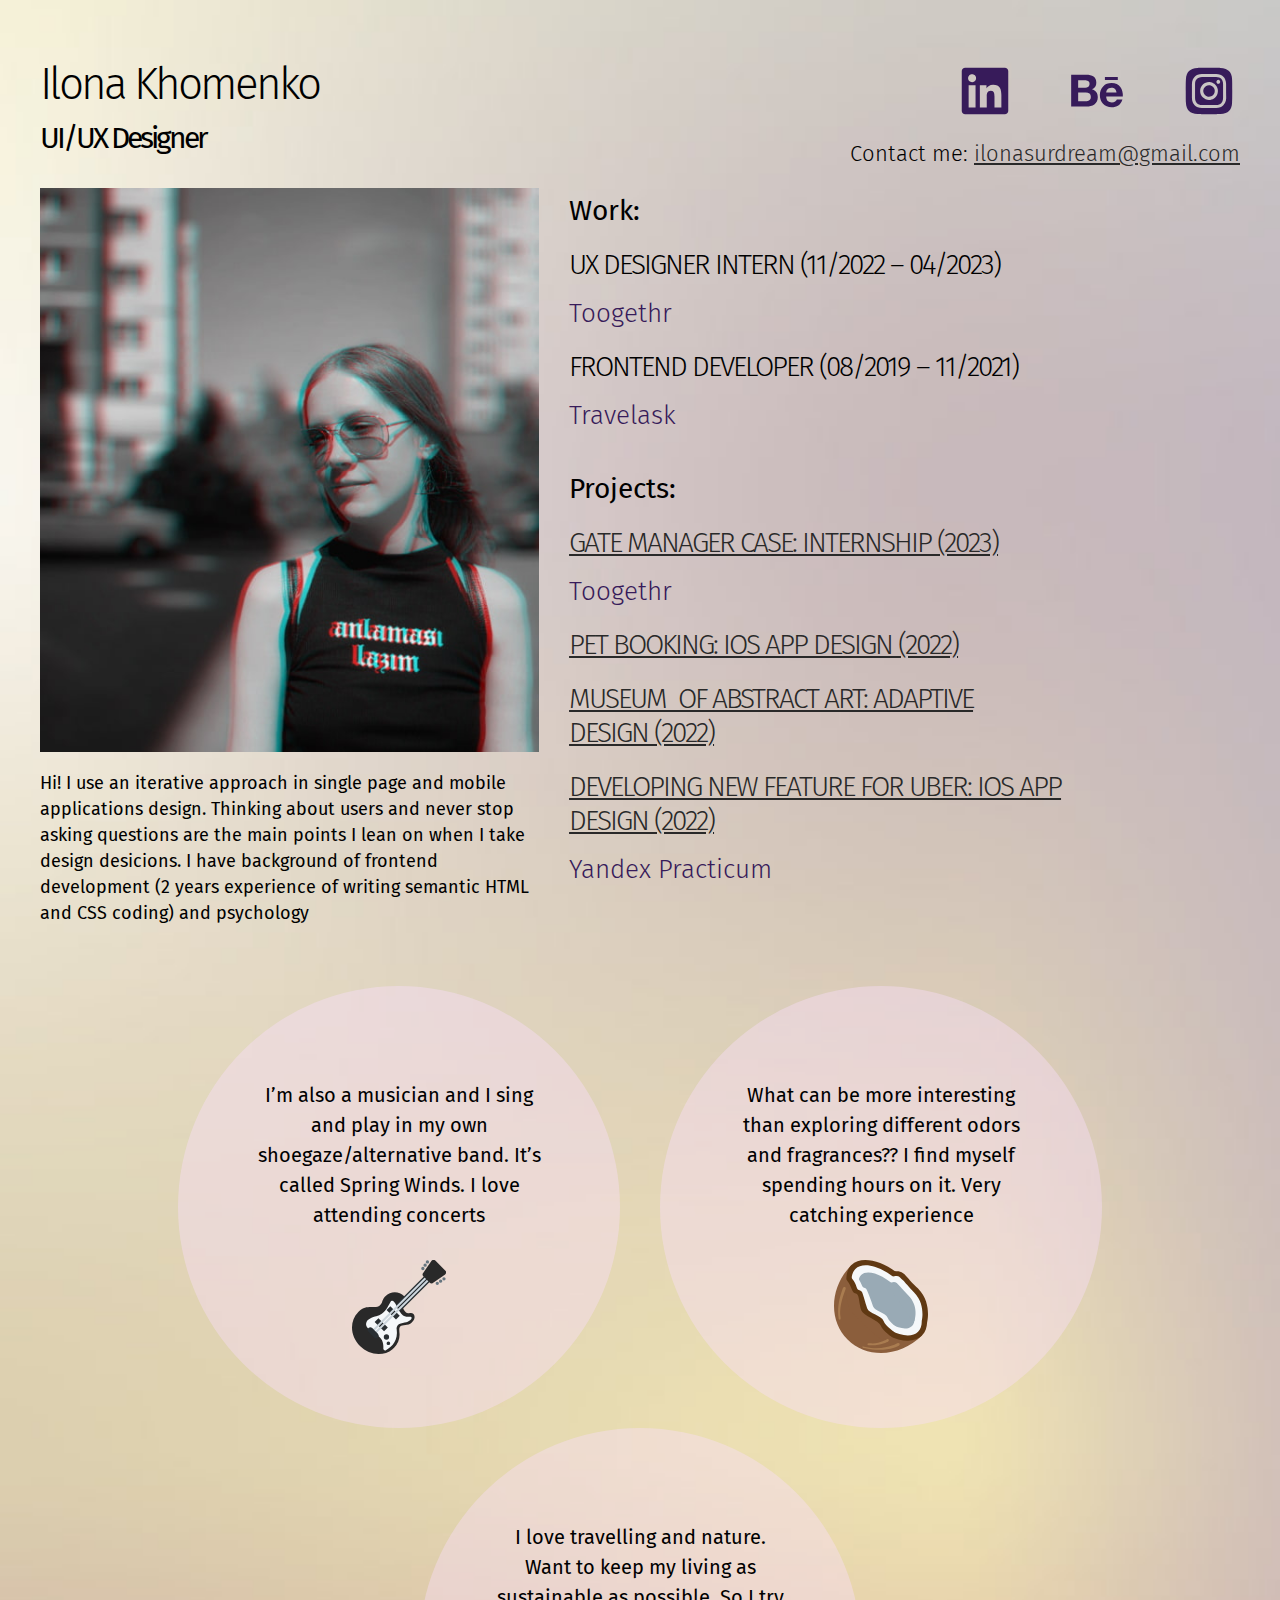
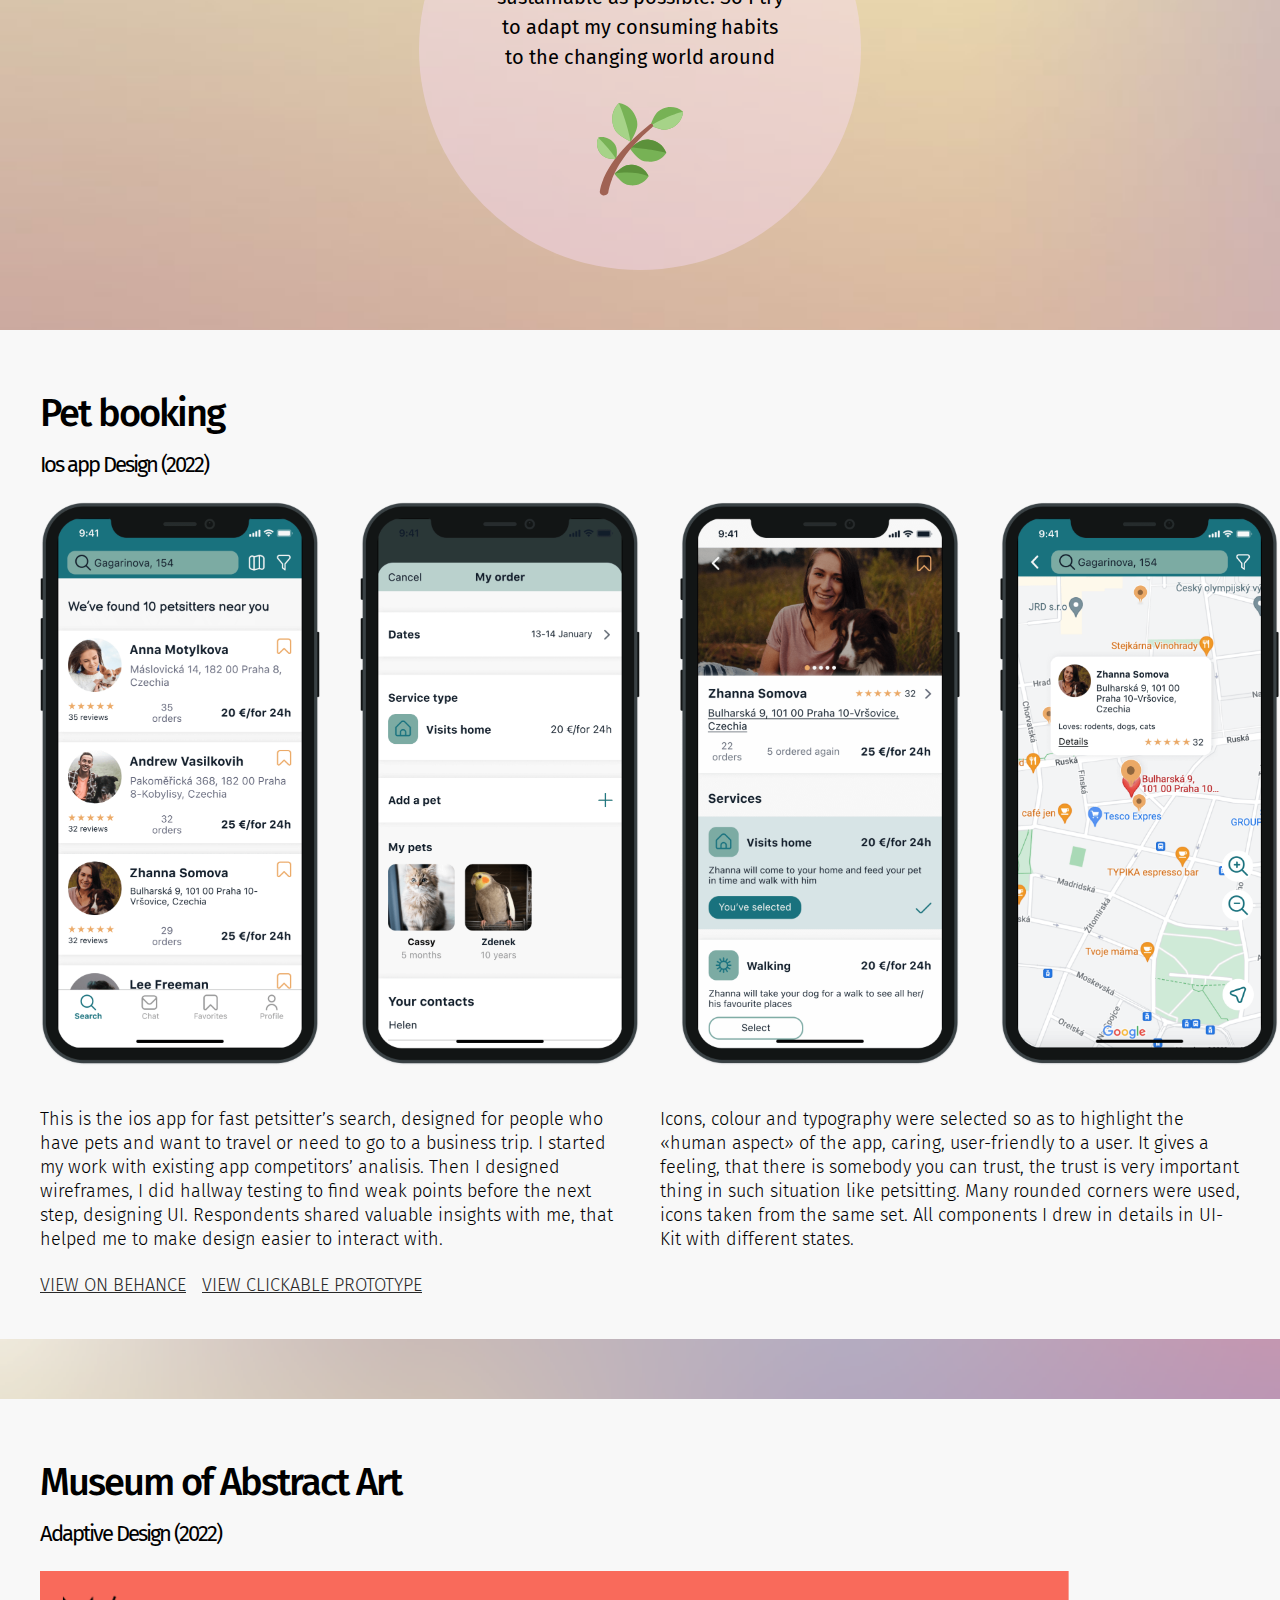
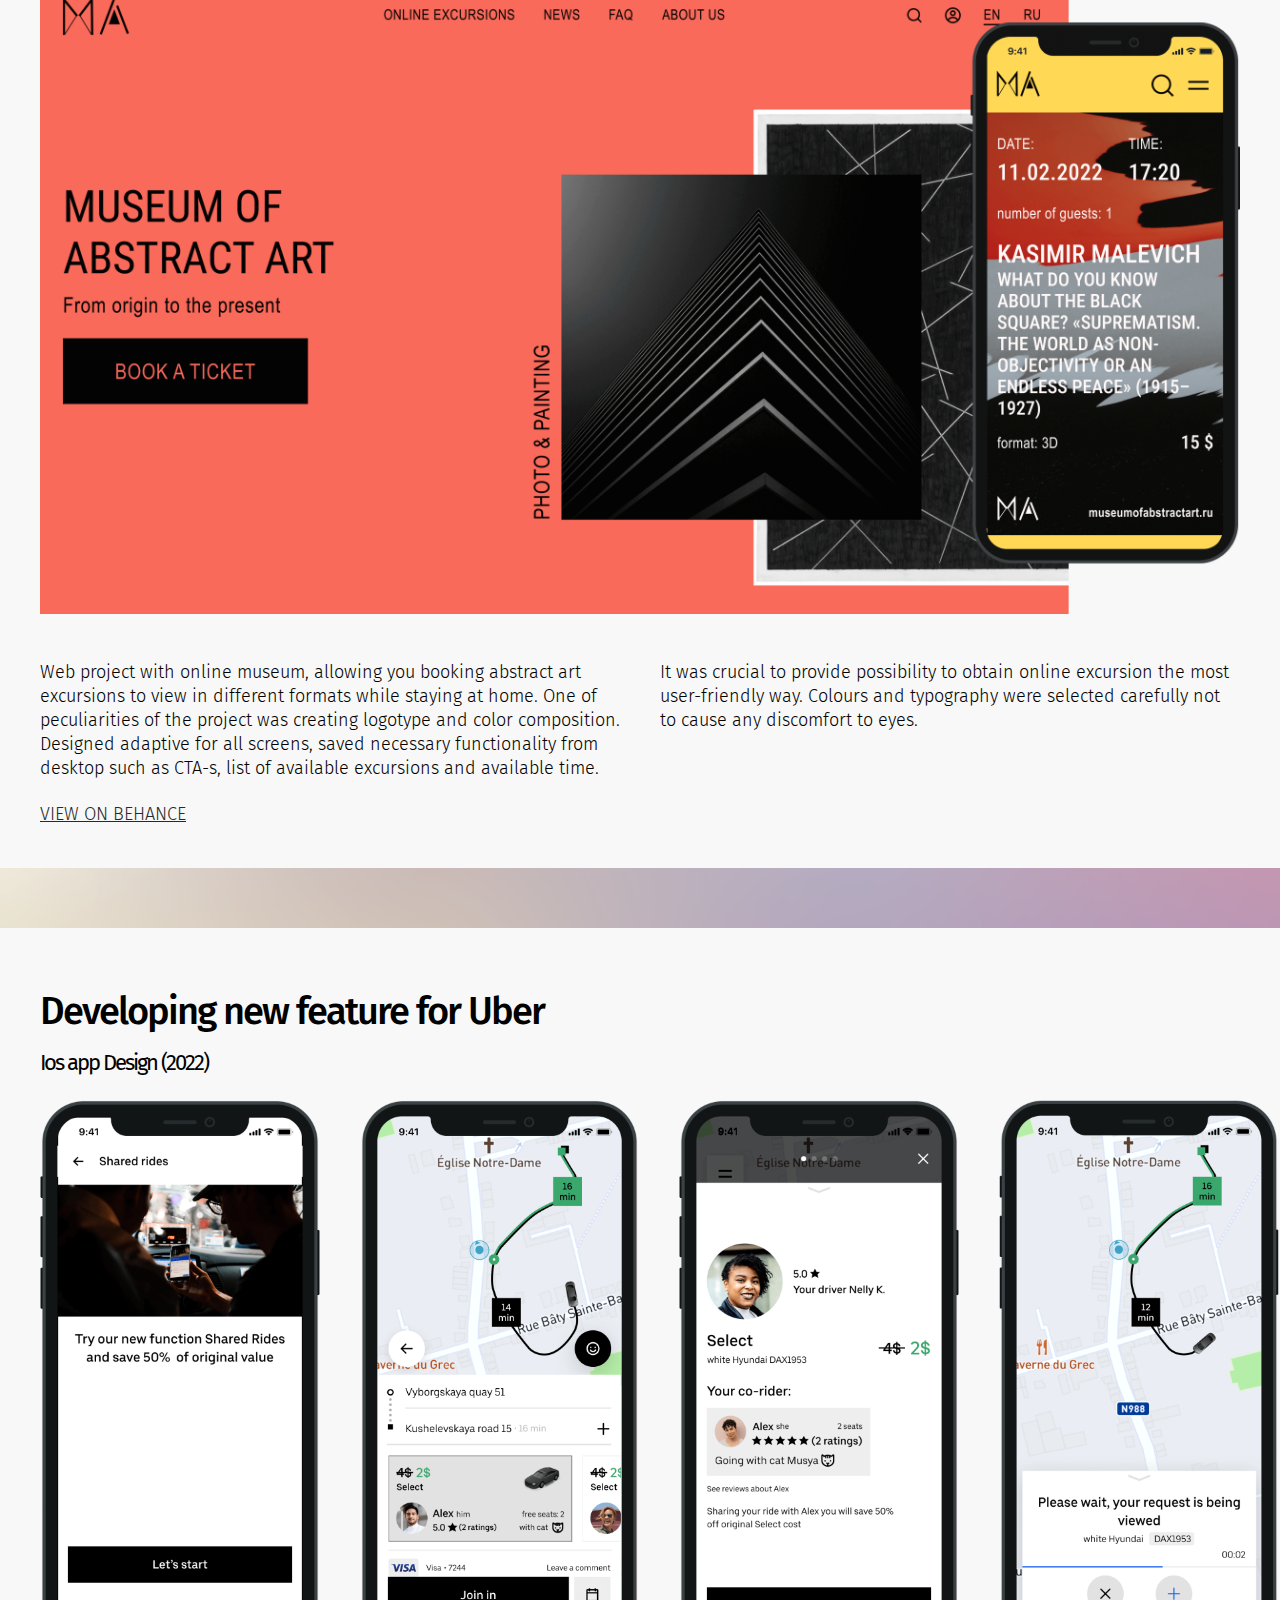
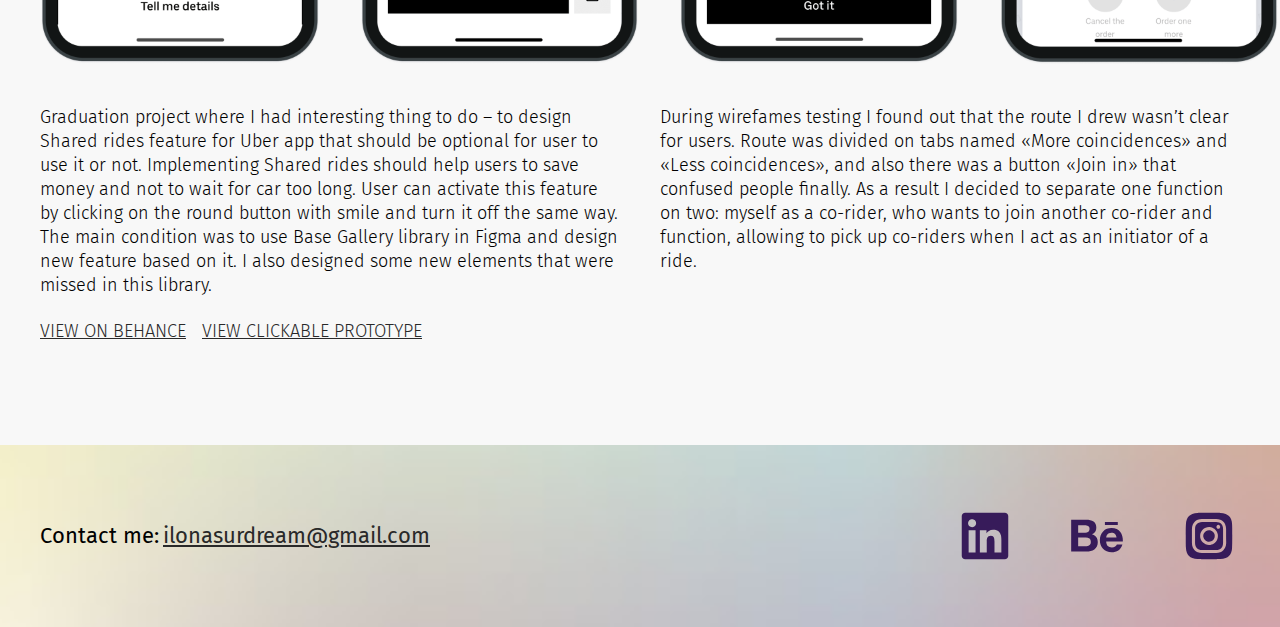
==== commit f723f085: "fixed bugs and added styles" ====
--- a/index.html
+++ b/index.html
@@ -14,92 +14,132 @@
 <body>
   <main>
     <section class="section primary-section">
-      <div class="photo-wrap">
-        <h1>Ilona Khomenko</h1>
-        <b class="subheading">UI/UX Designer</b>
-        <picture class="img-container">
-          <source media="(max-width: 499px)" srcset="./images/Ilona_Khomenko_mob.jpg">
-          <source media="(max-width: 833px)" srcset="./images/Ilona_Khomenko_tab.jpg">
-          <img src="./images/Ilona_Khomenko.jpg" width="547" height="606" alt="Ilona Khomenko" class="main-img">
-        </picture>
-        <p class="description">Hi! I use an iterative approach in single page and mobile applications design. 
-          Thinking about users and never stop asking questions are the main points when I do user research. I have
-            background of frontend development (2 years experience of writing semantic HTML and CSS coding) and psychology
-        </p>
-      </div>
-      <div class="primary-wrap">
-        <div class="contacts">
-          <ul class="socials-list">
-            <li class="socials-item">
-              <a class="socials-link" href="https://www.linkedin.com/in/ilona-khomenko-47888281/" aria-label="LinkedIn" target="_blank" rel="noopener">
-                <svg width="62" height="62" viewBox="0 0 62 62" fill="none" xmlns="http://www.w3.org/2000/svg" aria-hidden="true">
-                  <path d="M47.3654 47.3758H40.4808V36.5852C40.4808 34.0122 40.4292 30.7003 36.89 30.7003C33.3017 30.7003 32.7541 33.5007 32.7541 36.3966V47.3758H25.8669V25.1875H32.4802V28.21H32.5707C33.4955 26.4688 35.743 24.6269 39.1013 24.6269C46.0763 24.6269 47.368 29.2201 47.368 35.1953V47.3758H47.3654ZM18.0911 22.1521C17.5655 22.1528 17.045 22.0497 16.5593 21.8488C16.0737 21.6479 15.6324 21.3532 15.2609 20.9814C14.8894 20.6097 14.5949 20.1682 14.3944 19.6824C14.1938 19.1967 14.0911 18.6761 14.0921 18.1505C14.0926 17.3596 14.3276 16.5866 14.7675 15.9292C15.2073 15.2719 15.8322 14.7597 16.5631 14.4575C17.294 14.1553 18.0982 14.0766 18.8738 14.2314C19.6494 14.3862 20.3617 14.7676 20.9206 15.3272C21.4795 15.8868 21.8599 16.5996 22.0137 17.3755C22.1675 18.1513 22.0878 18.9553 21.7847 19.6858C21.4815 20.4163 20.9686 21.0406 20.3107 21.4796C19.6527 21.9186 18.8794 22.1526 18.0885 22.1521H18.0911ZM21.5424 47.3758H14.6372V25.1875H21.545V47.3758H21.5424ZM50.8142 7.75H11.1832C9.28192 7.75 7.75 9.24833 7.75 11.1006V50.8994C7.75 52.7517 9.2845 54.25 11.1807 54.25H50.8038C52.7 54.25 54.25 52.7517 54.25 50.8994V11.1006C54.25 9.24833 52.7 7.75 50.8038 7.75H50.8116H50.8142Z" fill="#371B5A" />
-                </svg>                  
-              </a>
-            </li>
-            <li class="socials-item">
-              <a class="socials-link" href="https://www.behance.net/ilonakhomenko" aria-label="Behance" target="_blank" rel="noopener">
-                <svg width="62" height="62" viewBox="0 0 62 62" fill="none" xmlns="http://www.w3.org/2000/svg" aria-hidden="true">
-                  <path d="M20.1577 14.8047C21.6793 14.8047 23.0485 14.9364 24.304 15.2051C25.5517 15.4712 26.616 15.9104 27.515 16.5174C28.4011 17.1245 29.0935 17.9305 29.592 18.9432C30.0751 19.9429 30.3154 21.1933 30.3154 22.6709C30.3154 24.2726 29.9537 25.6108 29.2278 26.6777C28.4967 27.7472 27.4195 28.6229 25.9831 29.2998C27.9387 29.8655 29.388 30.8549 30.349 32.2603C31.3151 33.6785 31.7879 35.3758 31.7879 37.3649C31.7879 38.9795 31.4805 40.3668 30.863 41.5319C30.2681 42.6796 29.4049 43.6668 28.3469 44.4097C27.2509 45.1728 26.0268 45.7329 24.7328 46.063C23.3761 46.4192 21.9789 46.598 20.5762 46.5952H5.16663V14.8047H20.1577ZM19.251 27.649C20.491 27.649 21.5191 27.3545 22.3303 26.7578C23.1363 26.1688 23.5264 25.1974 23.5264 23.867C23.5264 23.1282 23.3946 22.5185 23.1363 22.0406C22.8846 21.5808 22.5121 21.1985 22.059 20.9349C21.5848 20.6537 21.0614 20.4652 20.5168 20.3795C19.9231 20.2688 19.3201 20.216 18.7162 20.2219H12.1675V27.649H19.251V27.649ZM19.641 41.1831C20.3308 41.1831 20.987 41.1237 21.6044 40.9842C22.227 40.8499 22.7798 40.6329 23.25 40.3099C23.7201 39.9999 24.1076 39.5789 24.3866 39.0415C24.6682 38.5094 24.8051 37.8144 24.8051 36.98C24.8051 35.3422 24.3427 34.1771 23.4282 33.4719C22.5111 32.7744 21.2815 32.4282 19.7754 32.4282H12.1675V41.1857H19.641V41.1831ZM41.7673 41.0772C42.7154 42.002 44.082 42.467 45.8593 42.467C47.1329 42.467 48.2334 42.1441 49.1608 41.5034C50.0753 40.8602 50.6333 40.173 50.8477 39.4626H56.4148C55.521 42.2319 54.1647 44.2108 52.3099 45.4017C50.4783 46.5978 48.2489 47.1919 45.6449 47.1919C43.8314 47.1919 42.1987 46.9 40.7365 46.3214C39.3331 45.7748 38.0648 44.9305 37.0191 43.8465C35.9907 42.7373 35.1956 41.4327 34.6812 40.0103C34.1157 38.4373 33.8358 36.776 33.8545 35.1045C33.8545 33.384 34.1413 31.7746 34.7045 30.2892C35.2391 28.8533 36.06 27.5411 37.1173 26.4323C38.1635 25.3473 39.4035 24.4922 40.8476 23.8644C42.3662 23.2258 44.0002 22.9074 45.6475 22.9293C47.5953 22.9293 49.2977 23.3064 50.7599 24.0659C52.1778 24.7909 53.4073 25.8364 54.3507 27.1194C55.2885 28.393 55.9575 29.8526 56.3735 31.4879C56.7894 33.1205 56.934 34.8255 56.8152 36.6106H40.2018C40.2044 38.4293 40.8166 40.1524 41.7673 41.0772V41.0772ZM49.0316 28.9846C48.2799 28.1528 47.0089 27.7033 45.4537 27.7033C44.4436 27.7033 43.6092 27.8712 42.9375 28.2174C42.3234 28.5275 41.7785 28.959 41.3359 29.4858C40.9471 29.964 40.6589 30.5158 40.4885 31.1081C40.3395 31.602 40.2434 32.1103 40.2018 32.6245H50.4886C50.3388 31.0125 49.786 29.8216 49.0316 28.9846V28.9846ZM38.9101 16.9385H51.7984V20.0773H38.9101V16.9385Z" fill="#371B5A" />
-                </svg>                  
-              </a>
-            </li>
-            <li class="socials-item">
-              <a class="socials-link" href="https://www.instagram.com/ilona_lakritz/" aria-label="Instagram" target="_blank" rel="noopener">
-                <svg width="62" height="62" viewBox="0 0 62 62" fill="none" xmlns="http://www.w3.org/2000/svg" aria-hidden="true">
-                  <path d="M31 25.234C29.8596 25.234 28.7448 25.5722 27.7966 26.2057C26.8484 26.8393 26.1093 27.7398 25.6729 28.7934C25.2365 29.847 25.1223 31.0064 25.3448 32.1249C25.5673 33.2434 26.1164 34.2708 26.9228 35.0772C27.7292 35.8836 28.7566 36.4327 29.8751 36.6552C30.9936 36.8777 32.153 36.7635 33.2066 36.3271C34.2602 35.8907 35.1607 35.1516 35.7943 34.2034C36.4278 33.2552 36.766 32.1404 36.766 31C36.766 30.2428 36.6169 29.493 36.3271 28.7934C36.0373 28.0939 35.6126 27.4582 35.0772 26.9228C34.5418 26.3874 33.9061 25.9627 33.2066 25.6729C32.507 25.3831 31.7572 25.234 31 25.234V25.234ZM54.0873 19.5378C54.075 17.7423 53.7444 15.9632 53.1108 14.2833C52.6441 13.0539 51.922 11.9375 50.9922 11.0078C50.0625 10.078 48.9461 9.35592 47.7168 8.88925C46.0368 8.2556 44.2577 7.92498 42.4623 7.91275C39.463 7.75 38.5795 7.75 31 7.75C23.4205 7.75 22.537 7.75 19.5378 7.91275C17.7423 7.92498 15.9632 8.2556 14.2833 8.88925C13.0539 9.35592 11.9375 10.078 11.0078 11.0078C10.078 11.9375 9.35592 13.0539 8.88925 14.2833C8.2556 15.9632 7.92498 17.7423 7.91275 19.5378C7.75 22.537 7.75 23.4205 7.75 31C7.75 38.5795 7.75 39.463 7.91275 42.4623C7.93778 44.264 8.26795 46.0485 8.88925 47.74C9.35385 48.9637 10.0753 50.0736 11.005 50.995C11.9308 51.9304 13.0496 52.6524 14.2833 53.1108C15.9632 53.7444 17.7423 54.075 19.5378 54.0873C22.537 54.25 23.4205 54.25 31 54.25C38.5795 54.25 39.463 54.25 42.4623 54.0873C44.2577 54.075 46.0368 53.7444 47.7168 53.1108C48.9504 52.6524 50.0692 51.9304 50.995 50.995C51.9247 50.0736 52.6462 48.9637 53.1108 47.74C53.7438 46.0518 54.0743 44.2652 54.0873 42.4623C54.25 39.463 54.25 38.5795 54.25 31C54.25 23.4205 54.25 22.537 54.0873 19.5378V19.5378ZM48.1817 38.1377C48.1071 39.5725 47.8009 40.9858 47.275 42.3228C46.8236 43.438 46.1526 44.4511 45.3019 45.3019C44.4511 46.1526 43.438 46.8236 42.3228 47.275C40.9731 47.7716 39.552 48.0464 38.1145 48.0888H23.8855C22.448 48.0464 21.0269 47.7716 19.6773 47.275C18.5243 46.8465 17.4831 46.163 16.6315 45.2755C15.7891 44.4414 15.1385 43.4338 14.725 42.3228C14.2264 40.9745 13.9592 39.5518 13.9345 38.1145V23.8855C13.9592 22.4482 14.2264 21.0255 14.725 19.6773C15.1535 18.5243 15.837 17.4831 16.7245 16.6315C17.5623 15.7936 18.5688 15.1437 19.6773 14.725C21.0269 14.2284 22.448 13.9536 23.8855 13.9113H38.1145C39.552 13.9536 40.9731 14.2284 42.3228 14.725C43.4757 15.1535 44.5169 15.837 45.3685 16.7245C46.2109 17.5586 46.8615 18.5662 47.275 19.6773C47.7716 21.0269 48.0464 22.448 48.0888 23.8855V31C48.0888 35.7895 48.2515 36.2778 48.1817 38.1145V38.1377ZM44.4618 20.8398C44.1849 20.0887 43.7485 19.4067 43.1825 18.8407C42.6165 18.2748 41.9345 17.8383 41.1835 17.5615C40.1523 17.2041 39.0662 17.0309 37.975 17.05H24.025C22.9282 17.0607 21.842 17.2654 20.8165 17.6545C20.077 17.9188 19.4022 18.3374 18.837 18.8826C18.2717 19.4278 17.829 20.087 17.5383 20.8165C17.2006 21.852 17.0357 22.936 17.05 24.025V37.975C17.0731 39.0705 17.2773 40.1547 17.6545 41.1835C17.9313 41.9345 18.3678 42.6165 18.9337 43.1825C19.4997 43.7485 20.1817 44.1849 20.9328 44.4618C21.9247 44.8266 22.9686 45.0306 24.025 45.0662H37.975C39.0718 45.0555 40.158 44.8509 41.1835 44.4618C41.9345 44.1849 42.6165 43.7485 43.1825 43.1825C43.7485 42.6165 44.1849 41.9345 44.4618 41.1835C44.8509 40.158 45.0555 39.0718 45.0662 37.975V24.025C45.0669 22.9271 44.8619 21.8389 44.4618 20.8165V20.8398ZM31 39.8815C29.8348 39.8815 28.681 39.6516 27.6047 39.205C26.5285 38.7584 25.5509 38.1038 24.728 37.2788C23.9052 36.4537 23.2532 35.4745 22.8094 34.397C22.3656 33.3196 22.1387 32.1652 22.1417 31C22.1418 29.2424 22.6632 27.5244 23.6402 26.0633C24.6171 24.6022 26.0056 23.4639 27.6298 22.7924C29.2541 22.1208 31.041 21.9463 32.7645 22.2909C34.488 22.6355 36.0705 23.4837 37.3116 24.7281C38.5528 25.9725 39.3969 27.5572 39.7369 29.2816C40.077 31.006 39.8978 32.7925 39.222 34.4149C38.5462 36.0374 37.4042 37.4229 35.9406 38.396C34.477 39.3691 32.7576 39.8861 31 39.8815V39.8815ZM40.3 23.8623C39.786 23.8078 39.3104 23.5652 38.9647 23.181C38.619 22.7967 38.4278 22.2982 38.4278 21.7814C38.4278 21.2645 38.619 20.766 38.9647 20.3818C39.3104 19.9976 39.786 19.7549 40.3 19.7005C40.814 19.7549 41.2896 19.9976 41.6353 20.3818C41.981 20.766 42.1722 21.2645 42.1722 21.7814C42.1722 22.2982 41.981 22.7967 41.6353 23.181C41.2896 23.5652 40.814 23.8078 40.3 23.8623Z" fill="#371B5A"/>
-                </svg>                  
-              </a>
-            </li>
-          </ul>
-          <p class="email-item">Contact me:&nbsp; <a href="mailto:ilonasurdream@gmail.com">ilonasurdream@gmail.com</a></p>
-        </div>
-        <div class="projects">
-          <div class="project-first">
-            <span class="subject">Work:</span>
-            <div class="project-wrap">
-              <div class="list-wrap">
-                <ul class="project-list">
-                  <li class="project-item">Ux designer intern (11/2022 – 04/2023)</li>
-                </ul>
-                <span class="project-place">Toogethr</span>
+      <div class="primary-section-flex">
+        <div class="photo-wrap">
+          <h1>Ilona Khomenko <br/>
+            <b class="subheading">UI/UX Designer</b>
+          </h1>
+          <picture class="img-container">
+            <source media="(max-width: 499px)" srcset="./images/Ilona_Khomenko_mob.jpg">
+            <source media="(max-width: 833px)" srcset="./images/Ilona_Khomenko_tab.jpg">
+            <img src="./images/Ilona_Khomenko.jpg" width="536" height="606" alt="Ilona Khomenko" class="main-img">
+          </picture>
+          <p class="description">Hi! I use an iterative approach in single page and mobile applications design. 
+            Thinking about users and never stop asking questions are the main points I lean on when I take design desicions. I have
+              background of frontend development (2 years experience of writing semantic HTML and CSS coding) and psychology
+          </p>
+        </div>
+        <div class="primary-wrap">
+          <div class="contacts">
+            <ul class="socials-list">
+              <li class="socials-item">
+                <a class="socials-link" href="https://www.linkedin.com/in/ilona-khomenko-47888281/" aria-label="LinkedIn" target="_blank" rel="noopener">
+                  <svg width="62" height="62" viewBox="0 0 62 62" fill="none" xmlns="http://www.w3.org/2000/svg" aria-hidden="true">
+                    <linearGradient id="gradient1" gradientTransform="rotate(90)">
+                      <stop class="main-stop" offset="0%" />
+                      <stop class="second-stop" offset="20%" />
+                      <stop class="third-stop" offset="75%" />
+                      <stop class="alt-stop" offset="100%" />
+                    </linearGradient>
+                    <path d="M47.3654 47.3758H40.4808V36.5852C40.4808 34.0122 40.4292 30.7003 36.89 30.7003C33.3017 30.7003 32.7541 33.5007 32.7541 36.3966V47.3758H25.8669V25.1875H32.4802V28.21H32.5707C33.4955 26.4688 35.743 24.6269 39.1013 24.6269C46.0763 24.6269 47.368 29.2201 47.368 35.1953V47.3758H47.3654ZM18.0911 22.1521C17.5655 22.1528 17.045 22.0497 16.5593 21.8488C16.0737 21.6479 15.6324 21.3532 15.2609 20.9814C14.8894 20.6097 14.5949 20.1682 14.3944 19.6824C14.1938 19.1967 14.0911 18.6761 14.0921 18.1505C14.0926 17.3596 14.3276 16.5866 14.7675 15.9292C15.2073 15.2719 15.8322 14.7597 16.5631 14.4575C17.294 14.1553 18.0982 14.0766 18.8738 14.2314C19.6494 14.3862 20.3617 14.7676 20.9206 15.3272C21.4795 15.8868 21.8599 16.5996 22.0137 17.3755C22.1675 18.1513 22.0878 18.9553 21.7847 19.6858C21.4815 20.4163 20.9686 21.0406 20.3107 21.4796C19.6527 21.9186 18.8794 22.1526 18.0885 22.1521H18.0911ZM21.5424 47.3758H14.6372V25.1875H21.545V47.3758H21.5424ZM50.8142 7.75H11.1832C9.28192 7.75 7.75 9.24833 7.75 11.1006V50.8994C7.75 52.7517 9.2845 54.25 11.1807 54.25H50.8038C52.7 54.25 54.25 52.7517 54.25 50.8994V11.1006C54.25 9.24833 52.7 7.75 50.8038 7.75H50.8116H50.8142Z" fill="url(#gradient1)" />
+                  </svg>                  
+                </a>
+              </li>
+              <li class="socials-item">
+                <a class="socials-link" href="https://www.behance.net/ilonakhomenko" aria-label="Behance" target="_blank" rel="noopener">
+                  <svg width="62" height="62" viewBox="0 0 62 62" fill="none" xmlns="http://www.w3.org/2000/svg" aria-hidden="true">
+                    <linearGradient id="gradient2" gradientTransform="rotate(90)">
+                      <stop class="main-stop" offset="0%" />
+                      <stop class="second-stop" offset="20%" />
+                      <stop class="third-stop" offset="75%" />
+                      <stop class="alt-stop" offset="100%" />
+                    </linearGradient>
+                    <path d="M20.1577 14.8047C21.6793 14.8047 23.0485 14.9364 24.304 15.2051C25.5517 15.4712 26.616 15.9104 27.515 16.5174C28.4011 17.1245 29.0935 17.9305 29.592 18.9432C30.0751 19.9429 30.3154 21.1933 30.3154 22.6709C30.3154 24.2726 29.9537 25.6108 29.2278 26.6777C28.4967 27.7472 27.4195 28.6229 25.9831 29.2998C27.9387 29.8655 29.388 30.8549 30.349 32.2603C31.3151 33.6785 31.7879 35.3758 31.7879 37.3649C31.7879 38.9795 31.4805 40.3668 30.863 41.5319C30.2681 42.6796 29.4049 43.6668 28.3469 44.4097C27.2509 45.1728 26.0268 45.7329 24.7328 46.063C23.3761 46.4192 21.9789 46.598 20.5762 46.5952H5.16663V14.8047H20.1577ZM19.251 27.649C20.491 27.649 21.5191 27.3545 22.3303 26.7578C23.1363 26.1688 23.5264 25.1974 23.5264 23.867C23.5264 23.1282 23.3946 22.5185 23.1363 22.0406C22.8846 21.5808 22.5121 21.1985 22.059 20.9349C21.5848 20.6537 21.0614 20.4652 20.5168 20.3795C19.9231 20.2688 19.3201 20.216 18.7162 20.2219H12.1675V27.649H19.251V27.649ZM19.641 41.1831C20.3308 41.1831 20.987 41.1237 21.6044 40.9842C22.227 40.8499 22.7798 40.6329 23.25 40.3099C23.7201 39.9999 24.1076 39.5789 24.3866 39.0415C24.6682 38.5094 24.8051 37.8144 24.8051 36.98C24.8051 35.3422 24.3427 34.1771 23.4282 33.4719C22.5111 32.7744 21.2815 32.4282 19.7754 32.4282H12.1675V41.1857H19.641V41.1831ZM41.7673 41.0772C42.7154 42.002 44.082 42.467 45.8593 42.467C47.1329 42.467 48.2334 42.1441 49.1608 41.5034C50.0753 40.8602 50.6333 40.173 50.8477 39.4626H56.4148C55.521 42.2319 54.1647 44.2108 52.3099 45.4017C50.4783 46.5978 48.2489 47.1919 45.6449 47.1919C43.8314 47.1919 42.1987 46.9 40.7365 46.3214C39.3331 45.7748 38.0648 44.9305 37.0191 43.8465C35.9907 42.7373 35.1956 41.4327 34.6812 40.0103C34.1157 38.4373 33.8358 36.776 33.8545 35.1045C33.8545 33.384 34.1413 31.7746 34.7045 30.2892C35.2391 28.8533 36.06 27.5411 37.1173 26.4323C38.1635 25.3473 39.4035 24.4922 40.8476 23.8644C42.3662 23.2258 44.0002 22.9074 45.6475 22.9293C47.5953 22.9293 49.2977 23.3064 50.7599 24.0659C52.1778 24.7909 53.4073 25.8364 54.3507 27.1194C55.2885 28.393 55.9575 29.8526 56.3735 31.4879C56.7894 33.1205 56.934 34.8255 56.8152 36.6106H40.2018C40.2044 38.4293 40.8166 40.1524 41.7673 41.0772V41.0772ZM49.0316 28.9846C48.2799 28.1528 47.0089 27.7033 45.4537 27.7033C44.4436 27.7033 43.6092 27.8712 42.9375 28.2174C42.3234 28.5275 41.7785 28.959 41.3359 29.4858C40.9471 29.964 40.6589 30.5158 40.4885 31.1081C40.3395 31.602 40.2434 32.1103 40.2018 32.6245H50.4886C50.3388 31.0125 49.786 29.8216 49.0316 28.9846V28.9846ZM38.9101 16.9385H51.7984V20.0773H38.9101V16.9385Z" fill="url(#gradient2)" />
+                  </svg>                  
+                </a>
+              </li>
+              <li class="socials-item">
+                <a class="socials-link" href="https://www.instagram.com/ilona_lakritz/" aria-label="Instagram" target="_blank" rel="noopener">
+                  <svg width="62" height="62" viewBox="0 0 62 62" fill="none" xmlns="http://www.w3.org/2000/svg" aria-hidden="true">
+                    <linearGradient id="gradient3" gradientTransform="rotate(90)">
+                      <stop class="main-stop" offset="0%" />
+                      <stop class="second-stop" offset="20%" />
+                      <stop class="third-stop" offset="75%" />
+                      <stop class="alt-stop" offset="100%" />
+                    </linearGradient>
+                    <path d="M31 25.234C29.8596 25.234 28.7448 25.5722 27.7966 26.2057C26.8484 26.8393 26.1093 27.7398 25.6729 28.7934C25.2365 29.847 25.1223 31.0064 25.3448 32.1249C25.5673 33.2434 26.1164 34.2708 26.9228 35.0772C27.7292 35.8836 28.7566 36.4327 29.8751 36.6552C30.9936 36.8777 32.153 36.7635 33.2066 36.3271C34.2602 35.8907 35.1607 35.1516 35.7943 34.2034C36.4278 33.2552 36.766 32.1404 36.766 31C36.766 30.2428 36.6169 29.493 36.3271 28.7934C36.0373 28.0939 35.6126 27.4582 35.0772 26.9228C34.5418 26.3874 33.9061 25.9627 33.2066 25.6729C32.507 25.3831 31.7572 25.234 31 25.234V25.234ZM54.0873 19.5378C54.075 17.7423 53.7444 15.9632 53.1108 14.2833C52.6441 13.0539 51.922 11.9375 50.9922 11.0078C50.0625 10.078 48.9461 9.35592 47.7168 8.88925C46.0368 8.2556 44.2577 7.92498 42.4623 7.91275C39.463 7.75 38.5795 7.75 31 7.75C23.4205 7.75 22.537 7.75 19.5378 7.91275C17.7423 7.92498 15.9632 8.2556 14.2833 8.88925C13.0539 9.35592 11.9375 10.078 11.0078 11.0078C10.078 11.9375 9.35592 13.0539 8.88925 14.2833C8.2556 15.9632 7.92498 17.7423 7.91275 19.5378C7.75 22.537 7.75 23.4205 7.75 31C7.75 38.5795 7.75 39.463 7.91275 42.4623C7.93778 44.264 8.26795 46.0485 8.88925 47.74C9.35385 48.9637 10.0753 50.0736 11.005 50.995C11.9308 51.9304 13.0496 52.6524 14.2833 53.1108C15.9632 53.7444 17.7423 54.075 19.5378 54.0873C22.537 54.25 23.4205 54.25 31 54.25C38.5795 54.25 39.463 54.25 42.4623 54.0873C44.2577 54.075 46.0368 53.7444 47.7168 53.1108C48.9504 52.6524 50.0692 51.9304 50.995 50.995C51.9247 50.0736 52.6462 48.9637 53.1108 47.74C53.7438 46.0518 54.0743 44.2652 54.0873 42.4623C54.25 39.463 54.25 38.5795 54.25 31C54.25 23.4205 54.25 22.537 54.0873 19.5378V19.5378ZM48.1817 38.1377C48.1071 39.5725 47.8009 40.9858 47.275 42.3228C46.8236 43.438 46.1526 44.4511 45.3019 45.3019C44.4511 46.1526 43.438 46.8236 42.3228 47.275C40.9731 47.7716 39.552 48.0464 38.1145 48.0888H23.8855C22.448 48.0464 21.0269 47.7716 19.6773 47.275C18.5243 46.8465 17.4831 46.163 16.6315 45.2755C15.7891 44.4414 15.1385 43.4338 14.725 42.3228C14.2264 40.9745 13.9592 39.5518 13.9345 38.1145V23.8855C13.9592 22.4482 14.2264 21.0255 14.725 19.6773C15.1535 18.5243 15.837 17.4831 16.7245 16.6315C17.5623 15.7936 18.5688 15.1437 19.6773 14.725C21.0269 14.2284 22.448 13.9536 23.8855 13.9113H38.1145C39.552 13.9536 40.9731 14.2284 42.3228 14.725C43.4757 15.1535 44.5169 15.837 45.3685 16.7245C46.2109 17.5586 46.8615 18.5662 47.275 19.6773C47.7716 21.0269 48.0464 22.448 48.0888 23.8855V31C48.0888 35.7895 48.2515 36.2778 48.1817 38.1145V38.1377ZM44.4618 20.8398C44.1849 20.0887 43.7485 19.4067 43.1825 18.8407C42.6165 18.2748 41.9345 17.8383 41.1835 17.5615C40.1523 17.2041 39.0662 17.0309 37.975 17.05H24.025C22.9282 17.0607 21.842 17.2654 20.8165 17.6545C20.077 17.9188 19.4022 18.3374 18.837 18.8826C18.2717 19.4278 17.829 20.087 17.5383 20.8165C17.2006 21.852 17.0357 22.936 17.05 24.025V37.975C17.0731 39.0705 17.2773 40.1547 17.6545 41.1835C17.9313 41.9345 18.3678 42.6165 18.9337 43.1825C19.4997 43.7485 20.1817 44.1849 20.9328 44.4618C21.9247 44.8266 22.9686 45.0306 24.025 45.0662H37.975C39.0718 45.0555 40.158 44.8509 41.1835 44.4618C41.9345 44.1849 42.6165 43.7485 43.1825 43.1825C43.7485 42.6165 44.1849 41.9345 44.4618 41.1835C44.8509 40.158 45.0555 39.0718 45.0662 37.975V24.025C45.0669 22.9271 44.8619 21.8389 44.4618 20.8165V20.8398ZM31 39.8815C29.8348 39.8815 28.681 39.6516 27.6047 39.205C26.5285 38.7584 25.5509 38.1038 24.728 37.2788C23.9052 36.4537 23.2532 35.4745 22.8094 34.397C22.3656 33.3196 22.1387 32.1652 22.1417 31C22.1418 29.2424 22.6632 27.5244 23.6402 26.0633C24.6171 24.6022 26.0056 23.4639 27.6298 22.7924C29.2541 22.1208 31.041 21.9463 32.7645 22.2909C34.488 22.6355 36.0705 23.4837 37.3116 24.7281C38.5528 25.9725 39.3969 27.5572 39.7369 29.2816C40.077 31.006 39.8978 32.7925 39.222 34.4149C38.5462 36.0374 37.4042 37.4229 35.9406 38.396C34.477 39.3691 32.7576 39.8861 31 39.8815V39.8815ZM40.3 23.8623C39.786 23.8078 39.3104 23.5652 38.9647 23.181C38.619 22.7967 38.4278 22.2982 38.4278 21.7814C38.4278 21.2645 38.619 20.766 38.9647 20.3818C39.3104 19.9976 39.786 19.7549 40.3 19.7005C40.814 19.7549 41.2896 19.9976 41.6353 20.3818C41.981 20.766 42.1722 21.2645 42.1722 21.7814C42.1722 22.2982 41.981 22.7967 41.6353 23.181C41.2896 23.5652 40.814 23.8078 40.3 23.8623Z" fill="url(#gradient3)" />
+                  </svg>                  
+                </a>
+              </li>
+            </ul>
+            <p class="email-item">Contact me:&nbsp; <a href="mailto:ilonasurdream@gmail.com">ilonasurdream@gmail.com</a></p>
+          </div>
+          <div class="projects">
+            <div class="project-first">
+              <span class="subject">Work:</span>
+              <div class="project-wrap">
+                <div class="list-wrap">
+                  <ul class="project-list">
+                    <li class="project-item">Ux designer intern (11/2022 – 04/2023)</li>
+                  </ul>
+                  <span class="project-place">Toogethr</span>
+                </div>
+                <div class="list-wrap">
+                  <ul class="project-list">
+                    <li class="project-item">Frontend developer (08/2019 – 11/2021)</li>
+                  </ul>
+                  <span class="project-place">Travelask</span>
+                </div> 
               </div>
-              <div class="list-wrap">
-                <ul class="project-list">
-                  <li class="project-item">Frontend developer (08/2019 – 11/2021)</li>
-                </ul>
-                <span class="project-place">Travelask</span>
-              </div> 
             </div>
-          </div>
-          <div class="project-second">
-            <span class="subject">Projects:</span>
-            <div class="project-wrap">
-              <div class="list-wrap">
-                <ul class="project-list">
-                  <li class="project-item">
-                    <a class="project-link project-link--toogethr" href="#">Gate manager case: Internship&nbsp;(2023)</a>
-                  </li>
-                </ul>
-                <span class="project-place">Toogethr</span>
-              </div>
-              <div class="list-wrap">
-                <ul class="project-list">
-                  <li class="project-item">
-                    <a class="project-link project-link--pb" href="#pet-booking">Pet booking: Ios app Design&nbsp;(2022)</a>
-                  </li>
-                  <li class="project-item">
-                    <a class="project-link project-link--abstract" href="#abstract">Museum&nbsp; of Abstract Art: Adaptive Design&nbsp;(2022)</a>
-                  </li>
-                  <li class="project-item">
-                    <a class="project-link project-link--uber" href="#uber">Developing new feature for Uber: ios app design&nbsp;(2022)</a>
-                  </li>
-                </ul>
-                <span class="project-place">Yandex Practicum</span>
+            <div class="project-second">
+              <span class="subject">Projects:</span>
+              <div class="project-wrap">
+                <div class="list-wrap">
+                  <ul class="project-list">
+                    <li class="project-item">
+                      <a class="project-link project-link--toogethr" href="./toogethr.html">Gate manager case: Internship&nbsp;(2023)</a>
+                    </li>
+                  </ul>
+                  <span class="project-place">Toogethr</span>
+                </div>
+                <div class="list-wrap">
+                  <ul class="project-list">
+                    <li class="project-item">
+                      <a class="project-link project-link--pb" href="#pet-booking">Pet booking: Ios app Design&nbsp;(2022)</a>
+                    </li>
+                    <li class="project-item">
+                      <a class="project-link project-link--abstract" href="#abstract">Museum&nbsp; of Abstract Art: Adaptive Design&nbsp;(2022)</a>
+                    </li>
+                    <li class="project-item">
+                      <a class="project-link project-link--uber" href="#uber">Developing new feature for Uber: ios app design&nbsp;(2022)</a>
+                    </li>
+                  </ul>
+                  <span class="project-place">Yandex Practicum</span>
+                </div>
               </div>
             </div>
           </div>
         </div>
+      </div>
+      <div class="facts-section">
+        <ul class="facts-section-list">
+          <li class="facts-section-item">
+            <p class="facts-section-text">I’m also a musician and I sing and play in my own shoegaze/alternative band. It’s called Spring
+              Winds. I love attending concerts</p>
+           <svg xmlns="http://www.w3.org/2000/svg" width="40" height="40" fill="none" class="facts-section-icon" viewBox="0 0 94 94"><path fill="#292929" d="M57.872 53.074c-5.646 1.882-7.528-7.529-7.528-7.529s2.569-2.576.625-4.868c3.03-3.027 1.26-4.544 1.26-4.544-5.202-5.2-13.628-5.2-18.824 0a11.133 11.133 0 0 0-1.472 1.804c-.163.23-.307.464-.453.698l-.037.072a13.26 13.26 0 0 0-1.61 4.017c-.416.849-1.01 1.754-2.075 2.822-3.764 3.764-13.174-1.883-20.705 5.646-.078.077-.12.183-.184.276-.25.224-.514.421-.756.666-8.836 8.835-7.995 24.006 1.885 33.882 9.38 9.384 23.533 10.592 32.501 3.115.155-.083.312-.163.44-.29.188-.192.335-.373.513-.56.141-.13.29-.247.429-.38 4.507-4.51 6.235-9.93 5.553-15.47-.181-2.635-.44-4.7 1.038-6.178 1.882-1.882 7.529 0 11.293-3.764 5.636-5.649 1.68-10.603-1.893-9.415Z"/><path fill="#292F33" d="m39.66 48.684 40.835-40.83 5.646 5.648-40.834 40.833-5.646-5.651Z"/><path fill="#F5F8FA" d="M26.387 75.9c4.744 3.399 5.215 9.244 4.95 12.646-.113 1.406 1.38 2.391 2.606 1.696 6.823-3.876 12.25-10.086 10.75-20.905-.296-1.956.295-5.635 6.047-6.405 5.753-.771 7.83-2.925 8.54-3.953.408-.588.772-2.214-.83-2.273-1.6-.059-5.575 1.187-9.134-3.024-3.56-4.211-4.15-5.93-4.27-6.583-.12-.652-3.75-9.834-6.722-4.962-2.468 4.049-5.212 12.003-14.074 14.074-3.607.841-8.17 2.675-9.488 5.218-2.215 4.27 1.224 7.254 4.19 9.271 2.968 2.016 7.435 5.2 7.435 5.2Z"/><path fill="#292F33" d="m34.563 50.019 3.764-3.767 9.413 9.41-3.764 3.764-9.413-9.407ZM22.65 61.929l3.767-3.765 9.41 9.41-3.764 3.765-9.413-9.41Z"/><path fill="#CCD6DD" d="m19.453 70.724 58.039-57.931 1.41 1.414-58.036 57.93-1.413-1.413Zm2.313 2.31 58.04-57.928 1.41 1.414L23.18 74.453l-1.414-1.419Z"/><path fill="#292F33" d="M25.892 73.745a2.669 2.669 0 0 1 0 3.764 2.669 2.669 0 0 1-3.764 0l-5.649-5.646a2.669 2.669 0 0 1 0-3.764h.003a2.669 2.669 0 0 1 3.764 0l5.646 5.646Zm8.554 5.941a2.662 2.662 0 1 0 0-5.324 2.662 2.662 0 0 0 0 5.324Zm3.772 3.527a1.826 1.826 0 1 1-3.651 0 1.826 1.826 0 0 1 3.65 0Z"/><path fill="#292929" d="M93.172 10.43a2.85 2.85 0 0 1-.003 4.02l-11.612 8.04a2.852 2.852 0 0 1-4.02 0l-6.03-6.033a2.85 2.85 0 0 1 .003-4.02L79.55.83a2.852 2.852 0 0 1 4.02 0l9.602 9.601Z"/><path fill="#66757F" d="M85.279 25.038a1.664 1.664 0 1 0 0-3.328 1.664 1.664 0 0 0 0 3.328Zm3.348-2.25a1.664 1.664 0 1 0 0-3.327 1.664 1.664 0 0 0 0 3.328Zm3.353-2.25a1.664 1.664 0 1 0 0-3.328 1.664 1.664 0 0 0 0 3.328ZM70.874 10.155a1.664 1.664 0 1 0 0-3.328 1.664 1.664 0 0 0 0 3.328Zm2.244-3.303a1.664 1.664 0 1 0 0-3.328 1.664 1.664 0 0 0 0 3.328Zm2.244-3.299a1.664 1.664 0 1 0 0-3.327 1.664 1.664 0 0 0 0 3.327Z"/></svg>
+          </li>
+          <li class="facts-section-item">
+            <p class="facts-section-text">What can be more interesting than exploring different odors and fragrances?? I find myself spending
+              hours on it. Very catching experience</p>
+            <svg xmlns="http://www.w3.org/2000/svg" width="40" height="40" fill="none" class="facts-section-icon" viewBox="0 0 94 94"><g clip-path="url(#a)"><path fill="#8B5E3C" d="M13.533 79.524C-5.943 60.051-4.19 26.724 17.45 5.084l70.523 70.523c-21.64 21.64-54.967 23.39-74.44 3.917Z"/><path fill="#603913" d="M17.45 5.082C6.632 15.901 13.646 40.46 33.12 59.936c19.478 19.473 44.035 26.488 54.85 15.67C98.79 64.79 91.777 40.23 72.298 20.753 52.828 1.278 28.268-5.733 17.45 5.082Z"/><path fill="#F5F8FA" d="M85.798 63.038a2.77 2.77 0 0 0 4.646-1.3c.186-.745 4.364-18.478-8.347-31.188-3.103-3.103-7.71-10.456-9.02-12.589-1.108-1.15-2.031-.748-4.15-2.867-.97-.97-3.893-6.228-12.298 1.742-.97.92-1.08 2.433-.321 3.533l29.166 42.284c.1.139.208.269.324.385Z"/><path fill="#603913" d="M65.52 16.897a231.719 231.719 0 0 0 4.038 3.925s6.66 7.769 10.58 11.686c11.752 11.755 7.619 28.57 7.619 28.57l-32.28-43.43s7.734-2.887 10.042-.751Zm3.52-3.751c-5.078-3.984-13.234-.873-15.237 1.097-1.892 1.892-1.294 5.496.225 7.696l29.166 42.284a5.537 5.537 0 0 0 5.56 2.302 5.54 5.54 0 0 0 4.38-4.125c.2-.811 4.724-20.01-9.078-33.812-2.471-2.471-5.37-4.815-8.06-8.07-.91-1.172-3.285-3.992-5.745-6.45l-1.21-.922Z"/><path fill="#F5F8FA" d="M21.367 8.999c-8.654 8.655-1.64 29.704 15.673 47.013 17.306 17.31 38.358 24.327 47.013 15.672 8.655-8.654 1.637-29.706-15.672-47.016C51.07 7.362 30.022.344 21.367 8.998Z"/><path fill="#99AAB5" d="M27.122 14.999c-6.422 6.422-.23 23.033 13.835 37.098C55.025 66.165 71.63 72.354 78.055 65.933c6.422-6.422.23-23.03-13.835-37.099C50.157 14.766 33.546 8.574 27.122 15Z"/><path fill="#99AAB5" d="m54.238 23.483 3.258-.928c1.557-.865 3.751-.923 5.253.462l3.355 3.527c1.587 1.912 5.316 5.92 8.297 8.901 10.547 10.547 6.425 24.164 6.242 24.74a1.384 1.384 0 0 1-2.46.374L53.81 25.46a1.372 1.372 0 0 1-.216-1.08c.08-.375.313-.699.643-.898Z"/><path fill="#F5F8FA" d="M64.103 68.133s-8.89-5.776-10.447-10.447c-1.74-5.223-12.915-6.24-14.655-11.464C37.264 41 34.358 33.02 32.759 29.827c-1.595-3.195-3.485-.003-5.225-5.225-1.74-5.228-5.222-8.71-5.222-8.71s0 24.382 5.222 29.604C32.76 50.72 53.656 71.618 55.4 69.873c1.74-1.74 8.704-1.74 8.704-1.74Z"/><path fill="#603913" d="M61.55 72.772s-10.334-7.029-11.958-11.896c-1.814-5.441-14.655-7.256-16.467-12.697-1.815-5.44-4.422-15.198-5.3-16.323-2.537-3.27-3.626-.003-5.44-5.441-1.815-5.444-5.442-9.07-5.442-9.07s0 25.393 5.441 30.834c5.441 5.444 27.205 27.208 29.023 25.393 1.814-1.811 10.142-.8 10.142-.8Z"/><path fill="#8B5E3C" d="M58.588 77.563s-10.002-6.496-11.752-11.752c-1.959-5.876-17.634-9.796-19.592-15.672-1.96-5.879-1.96-13.713-3.918-15.672-1.959-1.961-3.917 0-5.876-5.879-1.958-5.876-5.876-9.793-5.876-9.793s0 27.427 5.876 33.303c5.876 5.876 29.383 29.382 31.341 27.424 1.962-1.959 9.797-1.959 9.797-1.959Z"/><path fill="#A97C50" d="M28.23 86.965c.252-.79 2.316-.169 3.083.003 19.21 4.227 32.303-3.837 32.447-3.904.753-.376 1.604-.094 1.898.62.293.716-.072 1.6-.82 1.973-.624.31-13.32 7.065-33.591 2.602-.252-.058-1.998-.363-2.164-.53-.34-.34-1.025-.232-.853-.764ZM5.058 59.35c.319.316.3.587.804.457.798-.202.828-1.432.706-2.21-1.363-8.844.997-18.02 5.1-28.68.297-.778-.074-1.593-.814-1.806-.754-.222-1.604.233-1.903 1.008-4.308 11.176-5.7 21.155-4.256 30.51.047.289.178.532.363.72Zm28.693 25.426c.194.197.463.327.773.366 10.442 1.18 19.096-3.15 19.46-3.335.744-.38 1.107-1.264.805-1.978-.299-.718-1.155-.987-1.906-.604-.08.041-7.599 5.105-17.123 4.025-.79-.089-2.289-.044-2.463.762-.1.49.147.46.454.764Z"/></g><defs><clipPath id="a"><path fill="#fff" d="M0 0h94v94H0z"/></clipPath></defs></svg>           
+          </li>
+          <li class="facts-section-item">
+            <p class="facts-section-text">I love travelling and nature. Want to keep my living as sustainable as possible. So I try to adapt
+              my consuming habits to the changing world around </p>
+            <svg xmlns="http://www.w3.org/2000/svg" width="40" height="40" fill="none" class="facts-section-icon" viewBox="0 0 94 94"><path fill="#77B255" d="M53.746 59.613c-7.29-.892-10.492-4.989-16.897-13.169 8.186-6.4 12.28-9.603 19.572-8.714 7.3.894 14.141 5.43 16.897 13.17-4.534 6.85-12.275 9.596-19.572 8.713ZM37.695 83.355c-6.866-.504-10.056-4.184-16.426-11.55 7.367-6.368 11.05-9.555 17.918-9.062 6.871.498 13.492 4.428 16.425 11.547-3.93 6.621-11.043 9.557-17.917 9.065ZM20.94 41.046c3.604 4.393 3.208 8.396 2.42 16.399-8-.792-12.004-1.185-15.61-5.579-3.607-4.401-5.013-10.6-2.42-16.398 6.199-1.412 12.004 1.182 15.61 5.578Zm56.88-14.675c-6.56 2.748-11.206.846-20.507-2.955 3.8-9.3 5.705-13.953 12.253-16.708 6.557-2.75 14.487-2.225 20.504 2.952-.522 7.93-5.702 13.956-12.25 16.711Zm-34.347-9.57c2.355 7.728-.334 12.773-5.707 22.863C27.677 34.288 22.629 31.6 20.272 23.87c-2.36-7.737-.848-16.648 5.705-22.87 8.91 1.511 15.136 8.062 17.495 15.8Z"/><path fill="#A6D388" d="M20.272 23.868c2.322 7.618 7.279 10.352 17.072 15.572v-.013c-.188-6.79-7.361-29.296-11.493-38.287-6.435 6.217-7.922 15.049-5.579 22.728ZM5.21 35.798c-2.398 5.706-1 11.75 2.54 16.068 3.61 4.396 7.612 4.786 15.61 5.578-2.686-5.217-13.23-17.207-18.15-21.646Z"/><path fill="#5C913B" d="M56.42 37.73c-6.903-.841-10.981 2.02-18.338 7.754 4.703.283 23.666 2.007 35.179 5.487.016-.027.04-.046.057-.073C70.562 43.16 63.72 38.624 56.42 37.73Zm-.818 36.538c-2.939-7.103-9.55-11.028-16.415-11.526-6.734-.482-10.424 2.589-17.503 8.706 7.453-.822 21.293-2.343 33.918 2.82Z"/><path fill="#A6D388" d="M57.797 23.613c8.962 3.66 13.584 5.452 20.019 2.758 6.516-2.742 11.669-8.725 12.234-16.593-10.564 2.05-27.989 11.179-32.253 13.835Z"/><path fill="#A06253" d="M10.2 93.444c-1.572-.246-3.67-2.239-3.428-3.815 1.47-9.594 7.698-32.775 49.288-66.68 1.233-1.01 2.629-1.775 3.674-.571 1.053 1.204-.14 2.559-1.342 3.607C22.6 57.15 16.604 81.835 15.232 90.807c-.245 1.575-3.455 2.874-5.031 2.637Z"/></svg>                 
+          </li>
+        </ul>
       </div>
     </section>
     <div class="scroll-container">
@@ -180,143 +220,6 @@
           class="behance-link">View clickable prototype</a>
         </div>
       </section>
-      <section class="section secondary-section">
-        <h2 class="second-heading">Gate manager case: Internship (2023)</h2>
-        <div class="project-place">Toogethr</div>
-        <div class="text-container mb-120">
-          <p class="main-text">I was an intern at a dynamically growing scale-up, doing user research, prototyping, and presenting
-            my work to the teams. Our team was: me, 2 backend developers, a frontend developer, a product manager, and QA.
-          </p>
-          <p class="main-text">This is the case I want to tell about how I proposed the design solution for a particular problem I discovered during usability testing.</p>
-        </div>
-        <h3 class="third-heading">Understanding the context</h3> 
-        <div class="text-container mb-60">
-          <p class="main-text">Toogethr is an innovative B2B company that creates solutions for parking. Users are gate managers who
-            interact with a parking web app in their everyday work. The Toogethr web app helps keep track of parker bookings and
-            transactions. Usually, the license plates of parkers are scanned and they’re let in automatically, but in some cases,
-          </p>
-          <p class="main-text">it’s not readable or the booking is required to be let in, and they ring the bell. So gate managers
-            answer this call and have to check if a parker has a reservation. There are also parking rules that may vary, and they're
-            taken into consideration in design too.
-          </p>
-        </div>
-        <div class="text-container mb-90">
-          <div class="paragraph">
-            <b class="subcaption">Problem</b>
-            <p class="main-text">Previous user flow had problems not showing all information related to a parker. To let a parker in,
-              a gate manager should know if this person has a booking. To do it, they had to copy the license plate from the modal window
-              and go to another tab in the web application to paste it there to see the bookings. Also, there’s another problem: users
-              don’t come, and their spot is taken up and cannot be used by others.
-            </p>
-          </div>
-          <div class="paragraph">
-            <b class="subcaption">Proposed solution</b>
-            <p class="main-text">To reduce the steps the user takes to reach their goal. They don’t need to go to the separate tab to
-              see the info they need, we can show it in the modal all at once. In the previous flow gate manager had to choose subscription
-              also, but in most cases it’s already known. So there’s no need to do this additional step. For the second problem, there
-              should be an opportunity to let parkers in for some time, despite the fact that spots are full.
-            </p>
-          </div>
-        </div>
-        <div class="secondary-list-section">
-          <b class="subcaption">What does this problem cause?</b>
-          <ul class="secondary-list">
-            <li class="secondary-list-item">
-              <b class="text-bold">business risks.</b>
-              <p class="main-text">Gate managers get tired of copy-pasting every time, and clients get nervous while waiting, so all this
-                may encourage them to start using another parking web application without these flaws;
-              </p>
-            </li>
-            <li class="secondary-list-item">
-              <p class="main-text">declining in hospitality of the particular parking lot at the business center in general, which
-                makes this place less attractive and gets people nervous;
-              </p>
-            </li>
-            <li class="secondary-list-item">
-              <p class="main-text">The waiting time increases for parkers (they have to wait until the gate manager defines the problem,
-                why they can’t be let in), which creates the queues. If all spots are full, they have to wait too or leave.
-              </p>
-            </li>
-          </ul>  
-        </div>
-        <div class="user-flow-section">
-          <h3 class="third-heading">Understanding the context</h3> 
-          <p class="main-text">So, a gate manager starts to communicate with a parker who can’t be let in.</p>
-          <div class="user-flow-wrap">
-            <img src="./images/user-flow.png" width="288" height="306" alt="User flow of a gate manager" class="user-flow-image">
-          </div>
-          <ul class="secondary-list non-dots">
-            <li class="secondary-list-item">
-              <b class="text-bold margin">What is working here?</b>
-              <p class="main-text">Gate managers can find information about parker they need to open the gate.</p>
-            </li>
-            <li class="secondary-list-item">
-              <b class="text-bold margin">What is not working?</b>
-              <p class="main-text">Gate managers don’t see all the information they need, and they have to copy info and switch to
-                another tab all the time.
-              </p>
-            </li>
-            <li class="secondary-list-item">
-              <b class="text-bold margin">What could be improved?</b>
-              <p class="main-text">Why do they even need to switch between two tabs? Everything they look for can be stored in one place.</p>
-            </li>
-          </ul>
-          <div class="finalized-wrap">
-            <img src="./images/before_mob.png" width="288" height="501" alt="image before" class="image before-image-mob">
-            <img src="./images/after1_mob.png" width="288" height="393" alt="image after unselected card" class="image after-image1-mob">
-            <img src="./images/after2_mob.png" width="288" height="330" alt="image after selected card" class="image after-image2-mob">
-            <img src="./images/before_after.png" width="1112" height="624" alt="image before and after" class="before-after-image">
-          </div>
-        </div>
-        <div class="finalized-aection">
-          <h4 class="fourth-heading">Finalised UI</h4>
-          <div class="text-container">
-            <p class="main-text">Modal window with parker data and CTA "Save info and open the gate". The goal is to open the gate at a chosen location
-            (CTA called "Save info and open the gate" or "Close the transaction and open the gate").</p>
-            <ol class="finalized-list">
-              <li class="finalized-list-item">
-                <p class="main-text">Removed the field "Add more information...", because, according to analytics, almost nobody uses it.</p>
-              </li>
-              <li class="finalized-list-item">
-                <p class="main-text">Modals for enter and exit are slightly different, but the main focus is on the different outputs for the modal window on enter because there are more issues.</p>
-              </li>
-              <li class="finalized-list-item">
-                <p class="main-text">Clear output with parker info. There’s always a license plate filled in the search field. It may not always be correct, and the user can edit it.</p>
-              </li>
-            </ol>
-          </div> 
-        </div>
-        <div class="result-section">
-          <h3 class="third-heading">Result</h3>
-          <div class="text-container mb-120">
-            <p class="main-text">The previous UI didn’t cover cases with subscription issues. I suggested using the pattern with card output
-              because we already used cards in other parts of the application that I can’t show here. Priority is to show bookings first.
-              If there are some issues, then show the card with a parker and related issue. So, if the subscription is expired, we show it.
-            </p>
-            <p class="main-text">If we can define any problems related to subscriptions or unclosed transactions, we can solve them by
-              showing info about the transaction and the button that closes this transaction and opens the gate at the same time. See
-              some examples of designs in the screenshots below, both for entry and exit.
-            </p>
-          </div>
-          <div class="mb-120">
-            <img src="./images/registered_mob.png" width="288" height="739" alt="View of a parker without booking" class="image image-registered-mob">
-            <img src="./images/registered.png" width="1014" height="1064" alt="View of a parker without booking" class="image-registered-desktop">
-            <ol class="result-list-item">
-              <li class="result-list-item">
-                <p class="main-text fw">Parker has no booking, but this parker has been at the parking lot before. The data is known,
-                  we show it on the card in the area that is slightly highlighted in blue;</p>
-              </li>
-              <li class="result-list-item">
-                <p class="main-text fw">Card with info has selected state;</p>
-              </li>
-              <li class="result-list-item">
-                <p class="main-text fw">The section with the subscription dropdown is wrapped because the required subscription is already
-                  there in the card, and it’s selected. It’s wrapped not to distract the user.</p>
-              </li>
-            </ol>
-          </div>
-        </div>
-      </section>
     </div>
   </main>
   <footer>
@@ -324,21 +227,39 @@
       <li class="footer-item">
         <a class="footer-link" href="https://www.linkedin.com/in/ilona-khomenko-47888281/" aria-label="LinkedIn" target="_blank" rel="noopener">
           <svg width="62" height="62" viewBox="0 0 62 62" fill="none" xmlns="http://www.w3.org/2000/svg" aria-hidden="true">
-            <path d="M47.3654 47.3758H40.4808V36.5852C40.4808 34.0122 40.4292 30.7003 36.89 30.7003C33.3017 30.7003 32.7541 33.5007 32.7541 36.3966V47.3758H25.8669V25.1875H32.4802V28.21H32.5707C33.4955 26.4688 35.743 24.6269 39.1013 24.6269C46.0763 24.6269 47.368 29.2201 47.368 35.1953V47.3758H47.3654ZM18.0911 22.1521C17.5655 22.1528 17.045 22.0497 16.5593 21.8488C16.0737 21.6479 15.6324 21.3532 15.2609 20.9814C14.8894 20.6097 14.5949 20.1682 14.3944 19.6824C14.1938 19.1967 14.0911 18.6761 14.0921 18.1505C14.0926 17.3596 14.3276 16.5866 14.7675 15.9292C15.2073 15.2719 15.8322 14.7597 16.5631 14.4575C17.294 14.1553 18.0982 14.0766 18.8738 14.2314C19.6494 14.3862 20.3617 14.7676 20.9206 15.3272C21.4795 15.8868 21.8599 16.5996 22.0137 17.3755C22.1675 18.1513 22.0878 18.9553 21.7847 19.6858C21.4815 20.4163 20.9686 21.0406 20.3107 21.4796C19.6527 21.9186 18.8794 22.1526 18.0885 22.1521H18.0911ZM21.5424 47.3758H14.6372V25.1875H21.545V47.3758H21.5424ZM50.8142 7.75H11.1832C9.28192 7.75 7.75 9.24833 7.75 11.1006V50.8994C7.75 52.7517 9.2845 54.25 11.1807 54.25H50.8038C52.7 54.25 54.25 52.7517 54.25 50.8994V11.1006C54.25 9.24833 52.7 7.75 50.8038 7.75H50.8116H50.8142Z" fill="#371B5A" />
+            <linearGradient id="gradient4" gradientTransform="rotate(90)">
+              <stop class="main-stop" offset="0%" />
+              <stop class="second-stop" offset="20%" />
+              <stop class="third-stop" offset="75%" />
+              <stop class="alt-stop" offset="100%" />
+            </linearGradient>
+            <path d="M47.3654 47.3758H40.4808V36.5852C40.4808 34.0122 40.4292 30.7003 36.89 30.7003C33.3017 30.7003 32.7541 33.5007 32.7541 36.3966V47.3758H25.8669V25.1875H32.4802V28.21H32.5707C33.4955 26.4688 35.743 24.6269 39.1013 24.6269C46.0763 24.6269 47.368 29.2201 47.368 35.1953V47.3758H47.3654ZM18.0911 22.1521C17.5655 22.1528 17.045 22.0497 16.5593 21.8488C16.0737 21.6479 15.6324 21.3532 15.2609 20.9814C14.8894 20.6097 14.5949 20.1682 14.3944 19.6824C14.1938 19.1967 14.0911 18.6761 14.0921 18.1505C14.0926 17.3596 14.3276 16.5866 14.7675 15.9292C15.2073 15.2719 15.8322 14.7597 16.5631 14.4575C17.294 14.1553 18.0982 14.0766 18.8738 14.2314C19.6494 14.3862 20.3617 14.7676 20.9206 15.3272C21.4795 15.8868 21.8599 16.5996 22.0137 17.3755C22.1675 18.1513 22.0878 18.9553 21.7847 19.6858C21.4815 20.4163 20.9686 21.0406 20.3107 21.4796C19.6527 21.9186 18.8794 22.1526 18.0885 22.1521H18.0911ZM21.5424 47.3758H14.6372V25.1875H21.545V47.3758H21.5424ZM50.8142 7.75H11.1832C9.28192 7.75 7.75 9.24833 7.75 11.1006V50.8994C7.75 52.7517 9.2845 54.25 11.1807 54.25H50.8038C52.7 54.25 54.25 52.7517 54.25 50.8994V11.1006C54.25 9.24833 52.7 7.75 50.8038 7.75H50.8116H50.8142Z" fill="url(#gradient4)" />
           </svg>
         </a>
       </li>
       <li class="footer-item">
         <a class="footer-link" href="https://www.behance.net/ilonakhomenko" aria-label="Behance" target="_blank" rel="noopener">
           <svg width="62" height="62" viewBox="0 0 62 62" fill="none" xmlns="http://www.w3.org/2000/svg" aria-hidden="true">
-            <path d="M20.1577 14.8047C21.6793 14.8047 23.0485 14.9364 24.304 15.2051C25.5517 15.4712 26.616 15.9104 27.515 16.5174C28.4011 17.1245 29.0935 17.9305 29.592 18.9432C30.0751 19.9429 30.3154 21.1933 30.3154 22.6709C30.3154 24.2726 29.9537 25.6108 29.2278 26.6777C28.4967 27.7472 27.4195 28.6229 25.9831 29.2998C27.9387 29.8655 29.388 30.8549 30.349 32.2603C31.3151 33.6785 31.7879 35.3758 31.7879 37.3649C31.7879 38.9795 31.4805 40.3668 30.863 41.5319C30.2681 42.6796 29.4049 43.6668 28.3469 44.4097C27.2509 45.1728 26.0268 45.7329 24.7328 46.063C23.3761 46.4192 21.9789 46.598 20.5762 46.5952H5.16663V14.8047H20.1577ZM19.251 27.649C20.491 27.649 21.5191 27.3545 22.3303 26.7578C23.1363 26.1688 23.5264 25.1974 23.5264 23.867C23.5264 23.1282 23.3946 22.5185 23.1363 22.0406C22.8846 21.5808 22.5121 21.1985 22.059 20.9349C21.5848 20.6537 21.0614 20.4652 20.5168 20.3795C19.9231 20.2688 19.3201 20.216 18.7162 20.2219H12.1675V27.649H19.251V27.649ZM19.641 41.1831C20.3308 41.1831 20.987 41.1237 21.6044 40.9842C22.227 40.8499 22.7798 40.6329 23.25 40.3099C23.7201 39.9999 24.1076 39.5789 24.3866 39.0415C24.6682 38.5094 24.8051 37.8144 24.8051 36.98C24.8051 35.3422 24.3427 34.1771 23.4282 33.4719C22.5111 32.7744 21.2815 32.4282 19.7754 32.4282H12.1675V41.1857H19.641V41.1831ZM41.7673 41.0772C42.7154 42.002 44.082 42.467 45.8593 42.467C47.1329 42.467 48.2334 42.1441 49.1608 41.5034C50.0753 40.8602 50.6333 40.173 50.8477 39.4626H56.4148C55.521 42.2319 54.1647 44.2108 52.3099 45.4017C50.4783 46.5978 48.2489 47.1919 45.6449 47.1919C43.8314 47.1919 42.1987 46.9 40.7365 46.3214C39.3331 45.7748 38.0648 44.9305 37.0191 43.8465C35.9907 42.7373 35.1956 41.4327 34.6812 40.0103C34.1157 38.4373 33.8358 36.776 33.8545 35.1045C33.8545 33.384 34.1413 31.7746 34.7045 30.2892C35.2391 28.8533 36.06 27.5411 37.1173 26.4323C38.1635 25.3473 39.4035 24.4922 40.8476 23.8644C42.3662 23.2258 44.0002 22.9074 45.6475 22.9293C47.5953 22.9293 49.2977 23.3064 50.7599 24.0659C52.1778 24.7909 53.4073 25.8364 54.3507 27.1194C55.2885 28.393 55.9575 29.8526 56.3735 31.4879C56.7894 33.1205 56.934 34.8255 56.8152 36.6106H40.2018C40.2044 38.4293 40.8166 40.1524 41.7673 41.0772V41.0772ZM49.0316 28.9846C48.2799 28.1528 47.0089 27.7033 45.4537 27.7033C44.4436 27.7033 43.6092 27.8712 42.9375 28.2174C42.3234 28.5275 41.7785 28.959 41.3359 29.4858C40.9471 29.964 40.6589 30.5158 40.4885 31.1081C40.3395 31.602 40.2434 32.1103 40.2018 32.6245H50.4886C50.3388 31.0125 49.786 29.8216 49.0316 28.9846V28.9846ZM38.9101 16.9385H51.7984V20.0773H38.9101V16.9385Z" fill="#371B5A" />
+            <linearGradient id="gradient5" gradientTransform="rotate(90)">
+              <stop class="main-stop" offset="0%" />
+              <stop class="second-stop" offset="20%" />
+              <stop class="third-stop" offset="75%" />
+              <stop class="alt-stop" offset="100%" />
+            </linearGradient>
+            <path d="M20.1577 14.8047C21.6793 14.8047 23.0485 14.9364 24.304 15.2051C25.5517 15.4712 26.616 15.9104 27.515 16.5174C28.4011 17.1245 29.0935 17.9305 29.592 18.9432C30.0751 19.9429 30.3154 21.1933 30.3154 22.6709C30.3154 24.2726 29.9537 25.6108 29.2278 26.6777C28.4967 27.7472 27.4195 28.6229 25.9831 29.2998C27.9387 29.8655 29.388 30.8549 30.349 32.2603C31.3151 33.6785 31.7879 35.3758 31.7879 37.3649C31.7879 38.9795 31.4805 40.3668 30.863 41.5319C30.2681 42.6796 29.4049 43.6668 28.3469 44.4097C27.2509 45.1728 26.0268 45.7329 24.7328 46.063C23.3761 46.4192 21.9789 46.598 20.5762 46.5952H5.16663V14.8047H20.1577ZM19.251 27.649C20.491 27.649 21.5191 27.3545 22.3303 26.7578C23.1363 26.1688 23.5264 25.1974 23.5264 23.867C23.5264 23.1282 23.3946 22.5185 23.1363 22.0406C22.8846 21.5808 22.5121 21.1985 22.059 20.9349C21.5848 20.6537 21.0614 20.4652 20.5168 20.3795C19.9231 20.2688 19.3201 20.216 18.7162 20.2219H12.1675V27.649H19.251V27.649ZM19.641 41.1831C20.3308 41.1831 20.987 41.1237 21.6044 40.9842C22.227 40.8499 22.7798 40.6329 23.25 40.3099C23.7201 39.9999 24.1076 39.5789 24.3866 39.0415C24.6682 38.5094 24.8051 37.8144 24.8051 36.98C24.8051 35.3422 24.3427 34.1771 23.4282 33.4719C22.5111 32.7744 21.2815 32.4282 19.7754 32.4282H12.1675V41.1857H19.641V41.1831ZM41.7673 41.0772C42.7154 42.002 44.082 42.467 45.8593 42.467C47.1329 42.467 48.2334 42.1441 49.1608 41.5034C50.0753 40.8602 50.6333 40.173 50.8477 39.4626H56.4148C55.521 42.2319 54.1647 44.2108 52.3099 45.4017C50.4783 46.5978 48.2489 47.1919 45.6449 47.1919C43.8314 47.1919 42.1987 46.9 40.7365 46.3214C39.3331 45.7748 38.0648 44.9305 37.0191 43.8465C35.9907 42.7373 35.1956 41.4327 34.6812 40.0103C34.1157 38.4373 33.8358 36.776 33.8545 35.1045C33.8545 33.384 34.1413 31.7746 34.7045 30.2892C35.2391 28.8533 36.06 27.5411 37.1173 26.4323C38.1635 25.3473 39.4035 24.4922 40.8476 23.8644C42.3662 23.2258 44.0002 22.9074 45.6475 22.9293C47.5953 22.9293 49.2977 23.3064 50.7599 24.0659C52.1778 24.7909 53.4073 25.8364 54.3507 27.1194C55.2885 28.393 55.9575 29.8526 56.3735 31.4879C56.7894 33.1205 56.934 34.8255 56.8152 36.6106H40.2018C40.2044 38.4293 40.8166 40.1524 41.7673 41.0772V41.0772ZM49.0316 28.9846C48.2799 28.1528 47.0089 27.7033 45.4537 27.7033C44.4436 27.7033 43.6092 27.8712 42.9375 28.2174C42.3234 28.5275 41.7785 28.959 41.3359 29.4858C40.9471 29.964 40.6589 30.5158 40.4885 31.1081C40.3395 31.602 40.2434 32.1103 40.2018 32.6245H50.4886C50.3388 31.0125 49.786 29.8216 49.0316 28.9846V28.9846ZM38.9101 16.9385H51.7984V20.0773H38.9101V16.9385Z" fill="url(#gradient5)" />
           </svg>
         </a>
       </li>
       <li class="footer-item">
         <a class="footer-link" href="https://www.instagram.com/ilona_lakritz/" aria-label="Instagram" target="_blank" rel="noopener">
           <svg width="62" height="62" viewBox="0 0 62 62" fill="none" xmlns="http://www.w3.org/2000/svg" aria-hidden="true">
-            <path d="M31 25.234C29.8596 25.234 28.7448 25.5722 27.7966 26.2057C26.8484 26.8393 26.1093 27.7398 25.6729 28.7934C25.2365 29.847 25.1223 31.0064 25.3448 32.1249C25.5673 33.2434 26.1164 34.2708 26.9228 35.0772C27.7292 35.8836 28.7566 36.4327 29.8751 36.6552C30.9936 36.8777 32.153 36.7635 33.2066 36.3271C34.2602 35.8907 35.1607 35.1516 35.7943 34.2034C36.4278 33.2552 36.766 32.1404 36.766 31C36.766 30.2428 36.6169 29.493 36.3271 28.7934C36.0373 28.0939 35.6126 27.4582 35.0772 26.9228C34.5418 26.3874 33.9061 25.9627 33.2066 25.6729C32.507 25.3831 31.7572 25.234 31 25.234V25.234ZM54.0873 19.5378C54.075 17.7423 53.7444 15.9632 53.1108 14.2833C52.6441 13.0539 51.922 11.9375 50.9922 11.0078C50.0625 10.078 48.9461 9.35592 47.7168 8.88925C46.0368 8.2556 44.2577 7.92498 42.4623 7.91275C39.463 7.75 38.5795 7.75 31 7.75C23.4205 7.75 22.537 7.75 19.5378 7.91275C17.7423 7.92498 15.9632 8.2556 14.2833 8.88925C13.0539 9.35592 11.9375 10.078 11.0078 11.0078C10.078 11.9375 9.35592 13.0539 8.88925 14.2833C8.2556 15.9632 7.92498 17.7423 7.91275 19.5378C7.75 22.537 7.75 23.4205 7.75 31C7.75 38.5795 7.75 39.463 7.91275 42.4623C7.93778 44.264 8.26795 46.0485 8.88925 47.74C9.35385 48.9637 10.0753 50.0736 11.005 50.995C11.9308 51.9304 13.0496 52.6524 14.2833 53.1108C15.9632 53.7444 17.7423 54.075 19.5378 54.0873C22.537 54.25 23.4205 54.25 31 54.25C38.5795 54.25 39.463 54.25 42.4623 54.0873C44.2577 54.075 46.0368 53.7444 47.7168 53.1108C48.9504 52.6524 50.0692 51.9304 50.995 50.995C51.9247 50.0736 52.6462 48.9637 53.1108 47.74C53.7438 46.0518 54.0743 44.2652 54.0873 42.4623C54.25 39.463 54.25 38.5795 54.25 31C54.25 23.4205 54.25 22.537 54.0873 19.5378V19.5378ZM48.1817 38.1377C48.1071 39.5725 47.8009 40.9858 47.275 42.3228C46.8236 43.438 46.1526 44.4511 45.3019 45.3019C44.4511 46.1526 43.438 46.8236 42.3228 47.275C40.9731 47.7716 39.552 48.0464 38.1145 48.0888H23.8855C22.448 48.0464 21.0269 47.7716 19.6773 47.275C18.5243 46.8465 17.4831 46.163 16.6315 45.2755C15.7891 44.4414 15.1385 43.4338 14.725 42.3228C14.2264 40.9745 13.9592 39.5518 13.9345 38.1145V23.8855C13.9592 22.4482 14.2264 21.0255 14.725 19.6773C15.1535 18.5243 15.837 17.4831 16.7245 16.6315C17.5623 15.7936 18.5688 15.1437 19.6773 14.725C21.0269 14.2284 22.448 13.9536 23.8855 13.9113H38.1145C39.552 13.9536 40.9731 14.2284 42.3228 14.725C43.4757 15.1535 44.5169 15.837 45.3685 16.7245C46.2109 17.5586 46.8615 18.5662 47.275 19.6773C47.7716 21.0269 48.0464 22.448 48.0888 23.8855V31C48.0888 35.7895 48.2515 36.2778 48.1817 38.1145V38.1377ZM44.4618 20.8398C44.1849 20.0887 43.7485 19.4067 43.1825 18.8407C42.6165 18.2748 41.9345 17.8383 41.1835 17.5615C40.1523 17.2041 39.0662 17.0309 37.975 17.05H24.025C22.9282 17.0607 21.842 17.2654 20.8165 17.6545C20.077 17.9188 19.4022 18.3374 18.837 18.8826C18.2717 19.4278 17.829 20.087 17.5383 20.8165C17.2006 21.852 17.0357 22.936 17.05 24.025V37.975C17.0731 39.0705 17.2773 40.1547 17.6545 41.1835C17.9313 41.9345 18.3678 42.6165 18.9337 43.1825C19.4997 43.7485 20.1817 44.1849 20.9328 44.4618C21.9247 44.8266 22.9686 45.0306 24.025 45.0662H37.975C39.0718 45.0555 40.158 44.8509 41.1835 44.4618C41.9345 44.1849 42.6165 43.7485 43.1825 43.1825C43.7485 42.6165 44.1849 41.9345 44.4618 41.1835C44.8509 40.158 45.0555 39.0718 45.0662 37.975V24.025C45.0669 22.9271 44.8619 21.8389 44.4618 20.8165V20.8398ZM31 39.8815C29.8348 39.8815 28.681 39.6516 27.6047 39.205C26.5285 38.7584 25.5509 38.1038 24.728 37.2788C23.9052 36.4537 23.2532 35.4745 22.8094 34.397C22.3656 33.3196 22.1387 32.1652 22.1417 31C22.1418 29.2424 22.6632 27.5244 23.6402 26.0633C24.6171 24.6022 26.0056 23.4639 27.6298 22.7924C29.2541 22.1208 31.041 21.9463 32.7645 22.2909C34.488 22.6355 36.0705 23.4837 37.3116 24.7281C38.5528 25.9725 39.3969 27.5572 39.7369 29.2816C40.077 31.006 39.8978 32.7925 39.222 34.4149C38.5462 36.0374 37.4042 37.4229 35.9406 38.396C34.477 39.3691 32.7576 39.8861 31 39.8815V39.8815ZM40.3 23.8623C39.786 23.8078 39.3104 23.5652 38.9647 23.181C38.619 22.7967 38.4278 22.2982 38.4278 21.7814C38.4278 21.2645 38.619 20.766 38.9647 20.3818C39.3104 19.9976 39.786 19.7549 40.3 19.7005C40.814 19.7549 41.2896 19.9976 41.6353 20.3818C41.981 20.766 42.1722 21.2645 42.1722 21.7814C42.1722 22.2982 41.981 22.7967 41.6353 23.181C41.2896 23.5652 40.814 23.8078 40.3 23.8623Z" fill="#371B5A"/>
+            <linearGradient id="gradient6" gradientTransform="rotate(90)">
+              <stop class="main-stop" offset="0%" />
+              <stop class="second-stop" offset="20%" />
+              <stop class="third-stop" offset="75%" />
+              <stop class="alt-stop" offset="100%" />
+            </linearGradient>
+            <path d="M31 25.234C29.8596 25.234 28.7448 25.5722 27.7966 26.2057C26.8484 26.8393 26.1093 27.7398 25.6729 28.7934C25.2365 29.847 25.1223 31.0064 25.3448 32.1249C25.5673 33.2434 26.1164 34.2708 26.9228 35.0772C27.7292 35.8836 28.7566 36.4327 29.8751 36.6552C30.9936 36.8777 32.153 36.7635 33.2066 36.3271C34.2602 35.8907 35.1607 35.1516 35.7943 34.2034C36.4278 33.2552 36.766 32.1404 36.766 31C36.766 30.2428 36.6169 29.493 36.3271 28.7934C36.0373 28.0939 35.6126 27.4582 35.0772 26.9228C34.5418 26.3874 33.9061 25.9627 33.2066 25.6729C32.507 25.3831 31.7572 25.234 31 25.234V25.234ZM54.0873 19.5378C54.075 17.7423 53.7444 15.9632 53.1108 14.2833C52.6441 13.0539 51.922 11.9375 50.9922 11.0078C50.0625 10.078 48.9461 9.35592 47.7168 8.88925C46.0368 8.2556 44.2577 7.92498 42.4623 7.91275C39.463 7.75 38.5795 7.75 31 7.75C23.4205 7.75 22.537 7.75 19.5378 7.91275C17.7423 7.92498 15.9632 8.2556 14.2833 8.88925C13.0539 9.35592 11.9375 10.078 11.0078 11.0078C10.078 11.9375 9.35592 13.0539 8.88925 14.2833C8.2556 15.9632 7.92498 17.7423 7.91275 19.5378C7.75 22.537 7.75 23.4205 7.75 31C7.75 38.5795 7.75 39.463 7.91275 42.4623C7.93778 44.264 8.26795 46.0485 8.88925 47.74C9.35385 48.9637 10.0753 50.0736 11.005 50.995C11.9308 51.9304 13.0496 52.6524 14.2833 53.1108C15.9632 53.7444 17.7423 54.075 19.5378 54.0873C22.537 54.25 23.4205 54.25 31 54.25C38.5795 54.25 39.463 54.25 42.4623 54.0873C44.2577 54.075 46.0368 53.7444 47.7168 53.1108C48.9504 52.6524 50.0692 51.9304 50.995 50.995C51.9247 50.0736 52.6462 48.9637 53.1108 47.74C53.7438 46.0518 54.0743 44.2652 54.0873 42.4623C54.25 39.463 54.25 38.5795 54.25 31C54.25 23.4205 54.25 22.537 54.0873 19.5378V19.5378ZM48.1817 38.1377C48.1071 39.5725 47.8009 40.9858 47.275 42.3228C46.8236 43.438 46.1526 44.4511 45.3019 45.3019C44.4511 46.1526 43.438 46.8236 42.3228 47.275C40.9731 47.7716 39.552 48.0464 38.1145 48.0888H23.8855C22.448 48.0464 21.0269 47.7716 19.6773 47.275C18.5243 46.8465 17.4831 46.163 16.6315 45.2755C15.7891 44.4414 15.1385 43.4338 14.725 42.3228C14.2264 40.9745 13.9592 39.5518 13.9345 38.1145V23.8855C13.9592 22.4482 14.2264 21.0255 14.725 19.6773C15.1535 18.5243 15.837 17.4831 16.7245 16.6315C17.5623 15.7936 18.5688 15.1437 19.6773 14.725C21.0269 14.2284 22.448 13.9536 23.8855 13.9113H38.1145C39.552 13.9536 40.9731 14.2284 42.3228 14.725C43.4757 15.1535 44.5169 15.837 45.3685 16.7245C46.2109 17.5586 46.8615 18.5662 47.275 19.6773C47.7716 21.0269 48.0464 22.448 48.0888 23.8855V31C48.0888 35.7895 48.2515 36.2778 48.1817 38.1145V38.1377ZM44.4618 20.8398C44.1849 20.0887 43.7485 19.4067 43.1825 18.8407C42.6165 18.2748 41.9345 17.8383 41.1835 17.5615C40.1523 17.2041 39.0662 17.0309 37.975 17.05H24.025C22.9282 17.0607 21.842 17.2654 20.8165 17.6545C20.077 17.9188 19.4022 18.3374 18.837 18.8826C18.2717 19.4278 17.829 20.087 17.5383 20.8165C17.2006 21.852 17.0357 22.936 17.05 24.025V37.975C17.0731 39.0705 17.2773 40.1547 17.6545 41.1835C17.9313 41.9345 18.3678 42.6165 18.9337 43.1825C19.4997 43.7485 20.1817 44.1849 20.9328 44.4618C21.9247 44.8266 22.9686 45.0306 24.025 45.0662H37.975C39.0718 45.0555 40.158 44.8509 41.1835 44.4618C41.9345 44.1849 42.6165 43.7485 43.1825 43.1825C43.7485 42.6165 44.1849 41.9345 44.4618 41.1835C44.8509 40.158 45.0555 39.0718 45.0662 37.975V24.025C45.0669 22.9271 44.8619 21.8389 44.4618 20.8165V20.8398ZM31 39.8815C29.8348 39.8815 28.681 39.6516 27.6047 39.205C26.5285 38.7584 25.5509 38.1038 24.728 37.2788C23.9052 36.4537 23.2532 35.4745 22.8094 34.397C22.3656 33.3196 22.1387 32.1652 22.1417 31C22.1418 29.2424 22.6632 27.5244 23.6402 26.0633C24.6171 24.6022 26.0056 23.4639 27.6298 22.7924C29.2541 22.1208 31.041 21.9463 32.7645 22.2909C34.488 22.6355 36.0705 23.4837 37.3116 24.7281C38.5528 25.9725 39.3969 27.5572 39.7369 29.2816C40.077 31.006 39.8978 32.7925 39.222 34.4149C38.5462 36.0374 37.4042 37.4229 35.9406 38.396C34.477 39.3691 32.7576 39.8861 31 39.8815V39.8815ZM40.3 23.8623C39.786 23.8078 39.3104 23.5652 38.9647 23.181C38.619 22.7967 38.4278 22.2982 38.4278 21.7814C38.4278 21.2645 38.619 20.766 38.9647 20.3818C39.3104 19.9976 39.786 19.7549 40.3 19.7005C40.814 19.7549 41.2896 19.9976 41.6353 20.3818C41.981 20.766 42.1722 21.2645 42.1722 21.7814C42.1722 22.2982 41.981 22.7967 41.6353 23.181C41.2896 23.5652 40.814 23.8078 40.3 23.8623Z" fill="url(#gradient6)" />
           </svg>
         </a>
       </li>
--- a/main.css
+++ b/main.css
@@ -38,9 +38,44 @@
   padding-bottom: 60px;
 }
 
+.primary-section-flex {
+  margin-bottom: 60px;
+}
+
+.facts-section-list {
+  display: flex;
+  flex-direction: column;
+  align-items: center;
+}
+
+.facts-section-item {
+  display: flex;
+  flex-direction: column;
+  justify-content: center;
+  align-items: center;
+  width: 288px;
+  height: 288px;
+  border-radius: 50%;
+  background-color: rgb(250 223 255 / 40%);
+}
+
+.facts-section-item:not(:last-child) {
+  margin-bottom: 40px;
+}
+
+.facts-section-text {
+  max-width: 182px;
+  font-size: 15px;
+  line-height: 25px;
+  font-weight: 400;
+  margin-bottom: 16px;
+  text-align: center;
+}
+
 .secondary-section {
   max-width: 1112px;
   margin: 0 auto;
+  padding-top: 60px;
 }
 
 .secondary-section  .second-heading {
@@ -58,6 +93,10 @@
   width: 100%;
 }
 
+.secondary-section-heading {
+  margin-bottom: 24px;
+}
+
 .socials-list {
   display: flex;
   gap: 50px;
@@ -68,6 +107,38 @@
   display: flex;
   align-items: center;
   text-decoration: none;
+}
+
+.main-stop,
+.second-stop,
+.third-stop,
+.alt-stop {
+  stop-color: #371B5A; 
+}
+
+.socials-link:hover svg linearGradient stop,
+.footer-link:hover svg linearGradient stop {
+  transition: stop-color 0.5s ease;
+}
+
+.socials-link:hover .main-stop,
+.footer-link:hover .main-stop {
+  stop-color:#410D83;
+}
+
+.socials-link:hover .second-stop,
+.footer-link:hover .second-stop {
+  stop-color: rgba(56, 13, 131, 0.77);
+}
+
+.socials-link:hover .third-stop,
+.footer-link:hover .third-stop {
+  stop-color: rgba(114, 13, 131, 0.25);
+}
+
+.socials-link:hover .alt-stop,
+.footer-link:hover .alt-stop {
+  stop-color: rgba(65, 13, 131, 0.15);
 }
 
 .email-item {
@@ -153,7 +224,8 @@
   margin-bottom: 16px;
 }
 
-.text-container.mb-120 {
+.text-container.mb-120,
+.mb-120 {
   margin-bottom: 60px;
 }
 
@@ -221,7 +293,7 @@
 }
 
 .socials-item {
-  margin-bottom: 20px;
+  margin-bottom: 0;
 }
 
 .socials-text {
@@ -230,28 +302,50 @@
   margin-left: 4px;
 }
 
-.socials-link:hover .socials-icon path,
-.footer-link:hover .footer-icon path {
-  /* fill: #410D83; */
-  fill: linear-gradient(180deg, #410D83 2.08%, rgba(56, 13, 131, 0.85) 24.48%, rgba(114, 13, 131, 0.25) 81.77%, rgba(65, 13, 131, 0.15) 100%);
-  /* background: linear-gradient (to bottom, #410D83 100%, #380D83 85%, #720D83
- 25%, #410D83 15%); */
-  transition: 0.2s ease;
-}
-
-.socials-link:hover,
-.footer-link:hover {
-  color: #410D83;
-  transition: 0.2s ease;
-}
-
 .list-wrap {
   display: flex;
-  flex-wrap: wrap;
+  flex-direction: column;
 }
 
 .list-wrap:first-child {
   margin-bottom: 20px;
+}
+
+.secondary-section-header {
+  background-image: url(./images/header_bg_mob.jpg);
+  background-repeat: no-repeat;
+  background-size: cover;
+  padding-top: 50px;
+  padding-bottom: 60px;
+}
+
+.secondary-section-header .email-item {
+  margin-bottom: 0;
+}
+
+.heading-wrap {
+  margin-bottom: 50px;
+}
+
+.back-link {
+  font-size: 24px;
+  line-height: 29px;
+  font-weight: 300;
+  margin-bottom: 50px;
+  text-decoration: none;
+}
+
+.back-link svg {
+  margin-right: 4px;
+  vertical-align: middle;
+}
+
+.back-link:hover {
+  color: #720D83;
+}
+
+.back-link:hover svg path {
+  fill: #720D83;
 }
 
 .second-heading {
@@ -452,23 +546,55 @@
 }
 
 .image,
-.image-registered-desktop {
+.image-result-desktop {
   width: 100%;
   height: 100%;
 }
 
-.image-registered-mob, 
-.image-registered-desktop {
+.image-result-mob, 
+.image-result-desktop {
   margin-bottom: 12px;
 }
 
-.finalized-aection {
+.image-result-mob.mb-24 {
+  margin-bottom: 24px;
+}
+
+.image-result-desktop {
+  display: none;
+}
+
+.finalized-section {
   margin-bottom: 60px;
 }
 
 .finalized-list {
   width: 100%;
   margin: 0;
+}
+
+.projects-section-image {
+  width: 100%;
+  height: 100%;
+  margin-bottom: 20px;
+  border-radius: 2px;
+  transition: transform 0.25s;
+}
+
+.projects-section-image:hover {
+  transform: scale(0.8);
+}
+
+.projects-section {
+  margin-bottom: 40px;
+}
+
+.projects-section-link {
+  overflow: hidden;
+}
+
+.projects-section-link:hover .projects-section-image {
+  transform: scale(1.1);
 }
 
 footer {
@@ -494,8 +620,8 @@
   align-items: center;
 }
 
-.footer-item:not(:last-child) {
-  margin-bottom: 16px;
+.footer-item {
+  margin-bottom: 0;
 }
 
 .footer-email {
@@ -517,4 +643,4 @@
 .behance-links {
   display: flex;
   flex-wrap: wrap;
-}+}
--- a/media.css
+++ b/media.css
@@ -1,3 +1,10 @@
+@media screen and (min-width: 375px) {
+  .facts-section-item {
+    width: 320px;
+    height: 320px;
+  }
+}
+
 @media screen and (max-width: 743px) {
   .button-scroll {
     display: none;
@@ -14,6 +21,34 @@
     background-image: url(./images/bg_tab.jpg);
     padding-top: 60px;
     padding-bottom: 60px;
+  }
+
+  .secondary-section-header {
+    padding-top: 60px;
+    padding-bottom: 80px;
+  }
+
+  .facts-section-item {
+    width: 442px;
+    height: 442px;
+    padding-top: 94px;
+    justify-content: flex-start;
+  }
+  
+  .facts-section-item:not(:last-child) {
+    margin-bottom: 60px;
+  }
+
+  .facts-section-text {
+    max-width: 292px;
+    font-size: 20px;
+    line-height: 30px;
+    margin-bottom: 30px;
+  }
+
+  .facts-section-icon {
+    width: 94px;
+    height: 94px;
   }
 
   .text {
@@ -83,7 +118,7 @@
 }
 
 @media screen and (min-width: 834px) {
-  .primary-section {
+  .primary-section-flex {
     display: flex;
   }
 
@@ -113,10 +148,6 @@
     padding-bottom: 0;
   }
 
-  .socials-item {
-    margin-bottom: 0;
-  }
-
   .email-item {
     margin-bottom: 0;
   }
@@ -129,7 +160,7 @@
     margin-top: 40px;
   }
 
-  .image-registered-mob {
+  .image-result-mob {
     display: none;
   }
 
@@ -168,10 +199,6 @@
     margin-bottom: 0;
   }
 
-  .footer-item {
-    margin-left: 30px;
-  }
-
   .footer-item:not(:last-child) {
     margin-bottom: 0;
   }
@@ -182,6 +209,24 @@
     background-image: url('./images/bg_1440.jpg');
   }
 
+  .secondary-section-header {
+    display: flex;
+    justify-content: space-between;
+  }
+
+  .secondary-section-contacts {
+    display: flex;
+    flex-direction: row-reverse;
+    align-items: center;
+    align-self: flex-start;
+    flex-wrap: wrap;
+  }
+
+  .heading-wrap {
+    width: 100%;
+    margin-bottom: 0;
+  }
+
   .photo-wrap {
     width: 45%;
   }
@@ -204,6 +249,25 @@
     margin-right: 20px;
   }
 
+  .facts-section-list {
+    flex-direction: row;
+    flex-wrap: wrap;
+    justify-content: center;
+    column-gap: 40px;
+  }
+
+  .facts-section-item:not(:last-child) {
+    margin-bottom: 0;
+  }
+
+  .facts-section-item {
+    column-gap: 40px;
+  }
+
+  .secondary-section-heading {
+    margin-bottom: 40px;
+  }
+
   .secondary-list-section {
     margin-bottom: 120px;
   }
@@ -221,7 +285,8 @@
     margin-bottom: 0;
   }
 
-  .text-container.mb-120 {
+  .text-container.mb-120,
+  .mb-120 {
     margin-bottom: 120px;
   }
 
@@ -279,12 +344,27 @@
     display: none;
   }
 
-  .finalized-aection {
+  .image-result-desktop {
+    display: block;
+  }
+
+  .finalized-section {
     margin-bottom: 120px;
   }
 
-  .footer-item {
-    margin-left: 50px;
+  .projects-images {
+    display: grid;
+    grid-template-columns: 2fr 2fr;
+    column-gap: 32px;
+    row-gap: 32px;
+  }
+
+  .projects-section {
+    margin-bottom: 140px;
+  }
+
+  .projects-section-image{
+    margin-bottom: 0;
   }
 
   .button-scroll {
@@ -308,7 +388,7 @@
 
   .primary-section {
     padding-top: 45px;
-    padding-bottom: 45px;
+    padding-bottom: 120px;
   }
 
   h1 {
@@ -322,14 +402,30 @@
     line-height: 48px;
   }
 
+  .secondary-section {
+    padding-top: 80px;
+  }
+
   .project-section {
     padding-top: 80px;
     padding-bottom: 140px;
   }
 
+  .primary-section-flex {
+    margin-bottom: 80px;
+  }
+
+  .facts-section-list {
+    column-gap: 60px;
+  }
+
   .project-section:not(:last-child)::after {
     height: 80px;
     background-image: url('./images/narrow_bg.jpg');
+  }
+
+  .facts-section-item {
+    column-gap: 60px;
   }
 
   .second-heading {
@@ -463,16 +559,16 @@
     width: 105px;
   }
 
+  .facts-section-item {
+    column-gap: 110px;
+  }
+
   .project-wrap {
     display: flex;
     justify-content: space-between;
     margin-left: 120px;
   }
 
-  .project-place {
-    margin-left: 20px;
-  }
-
   footer {
     padding: 60px 120px;
   }
